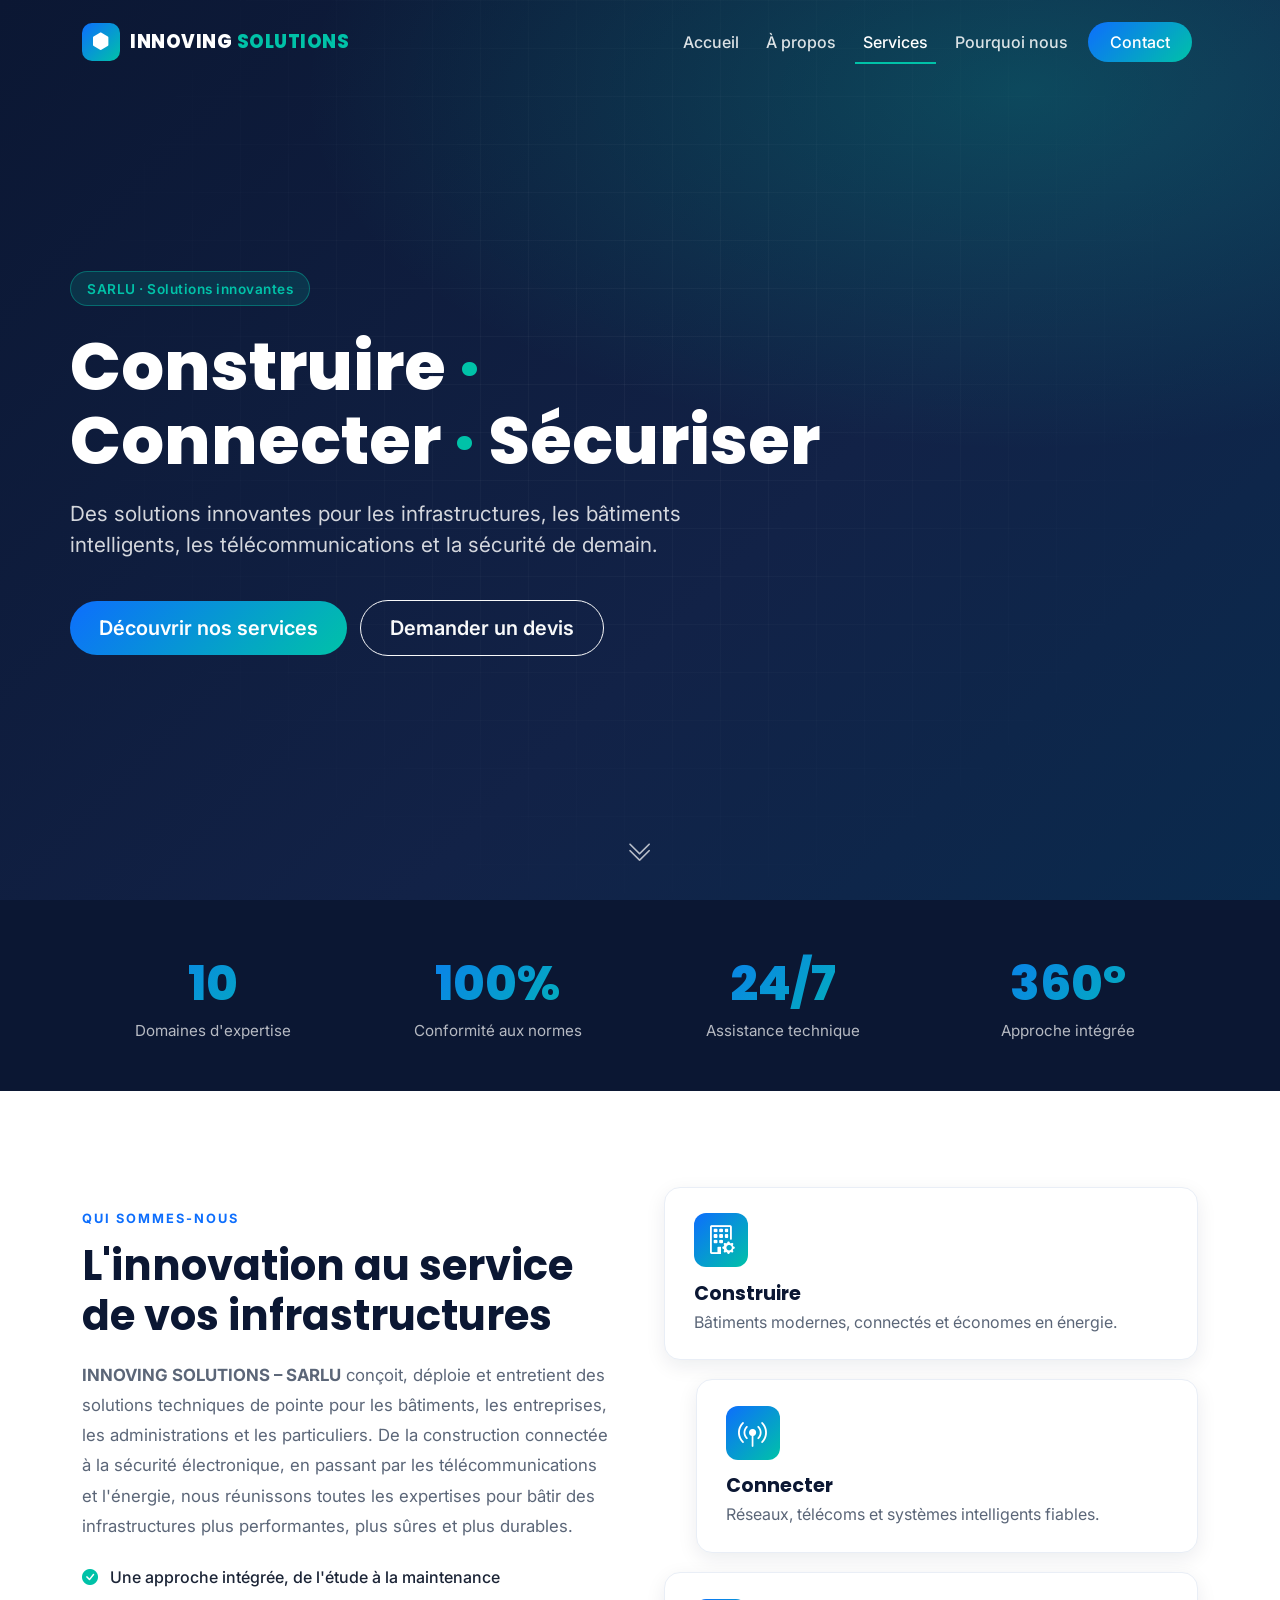
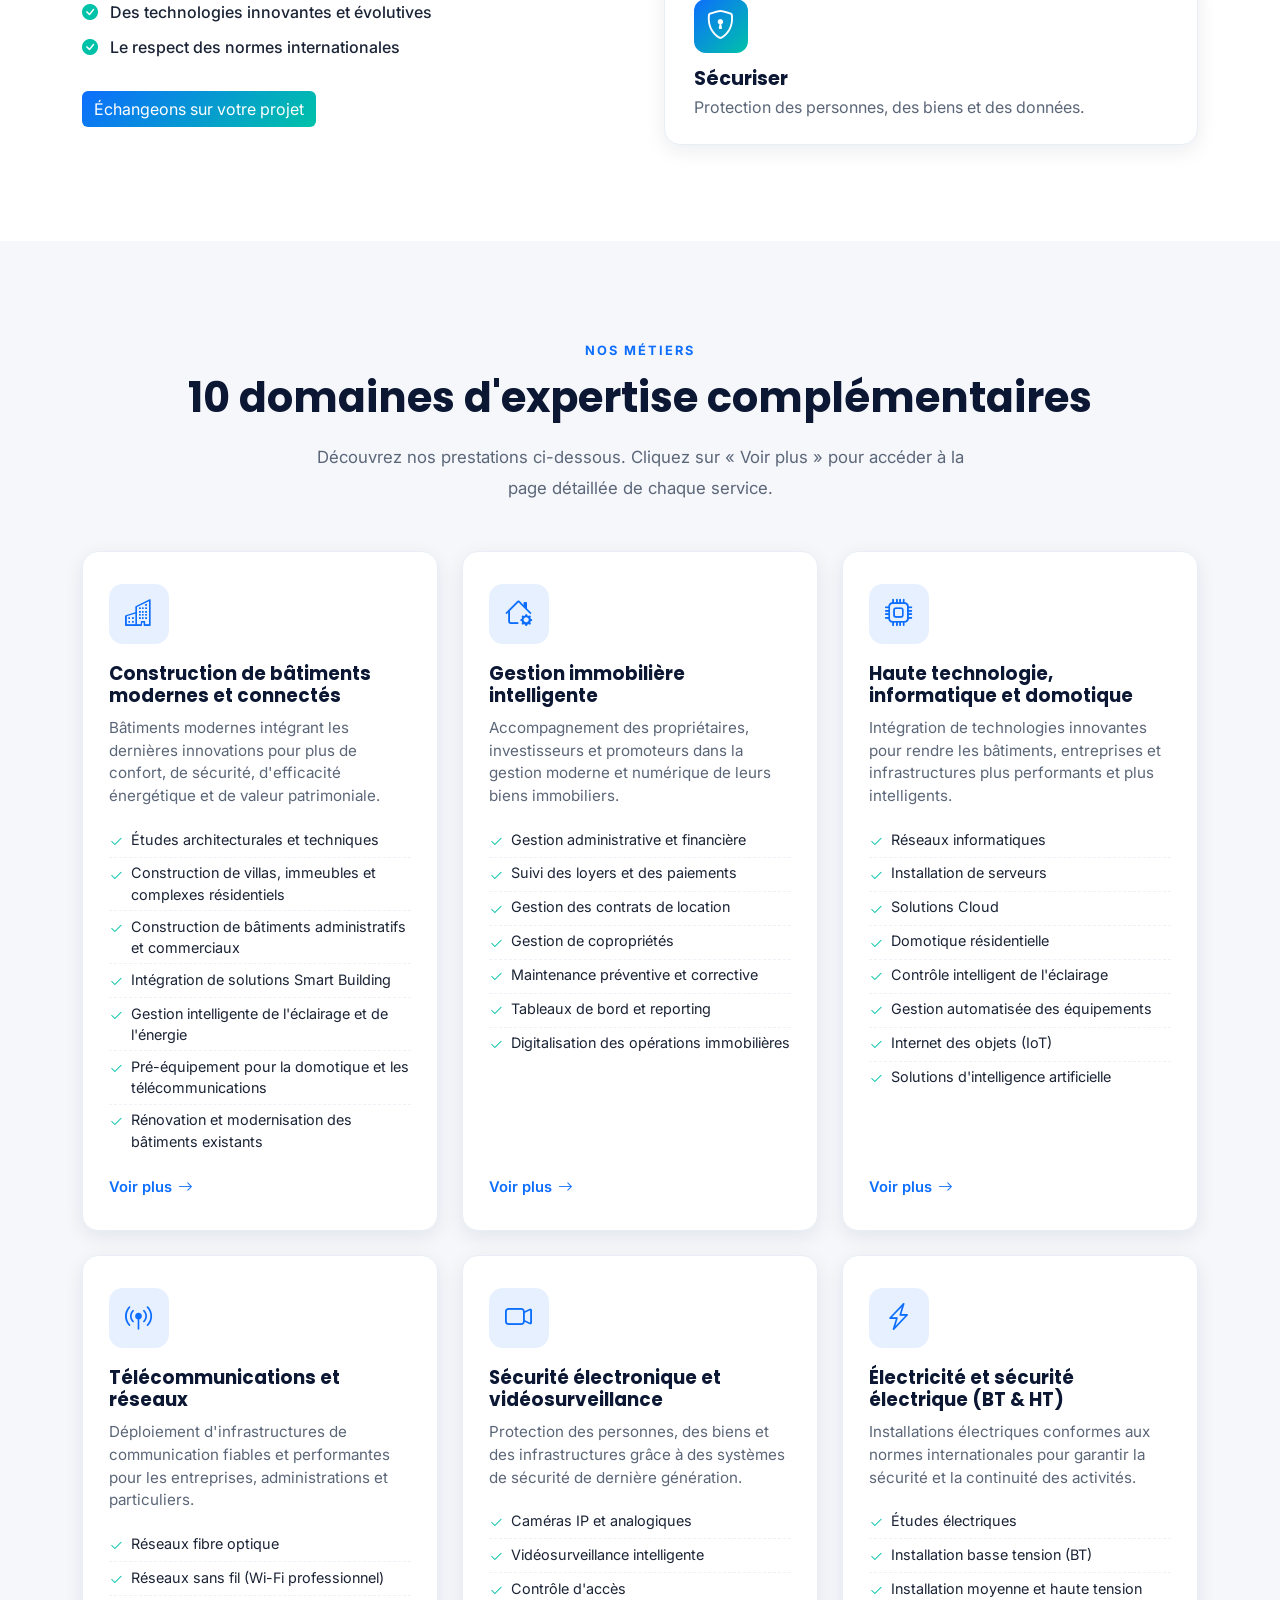
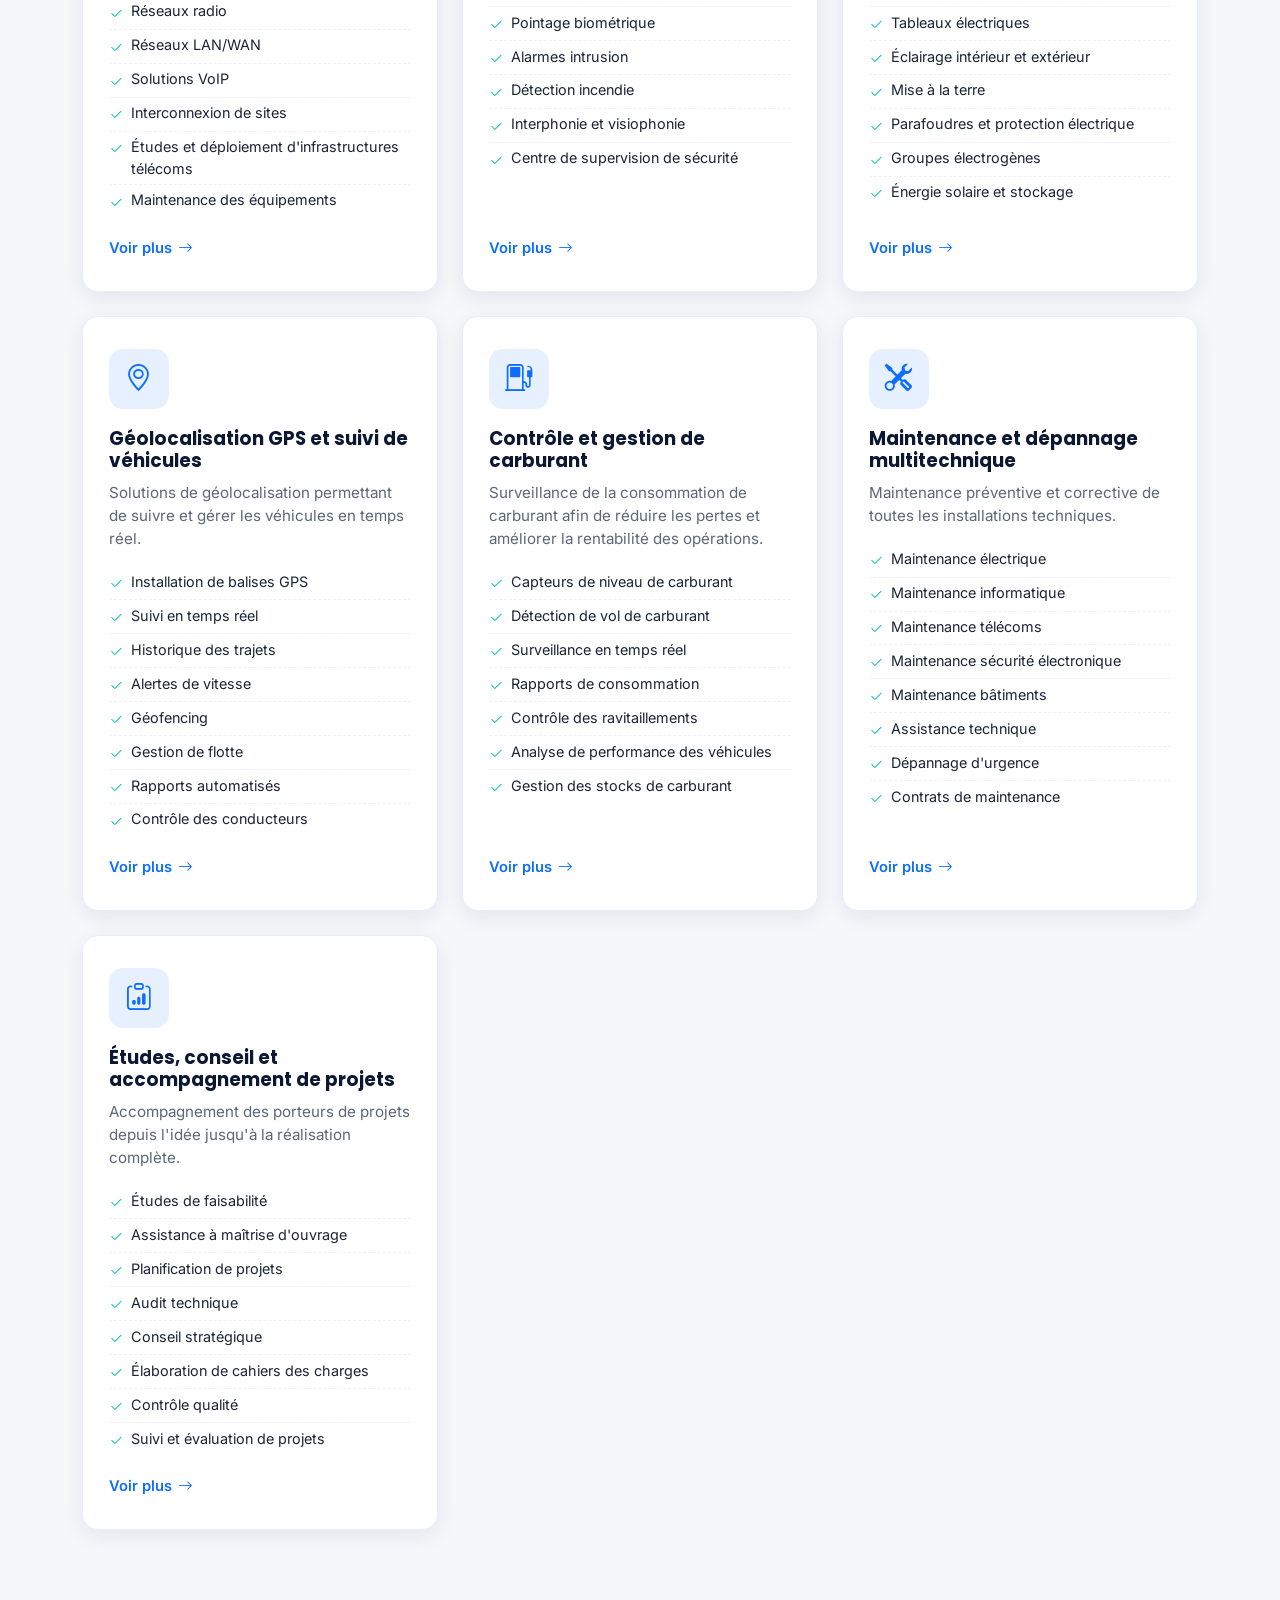
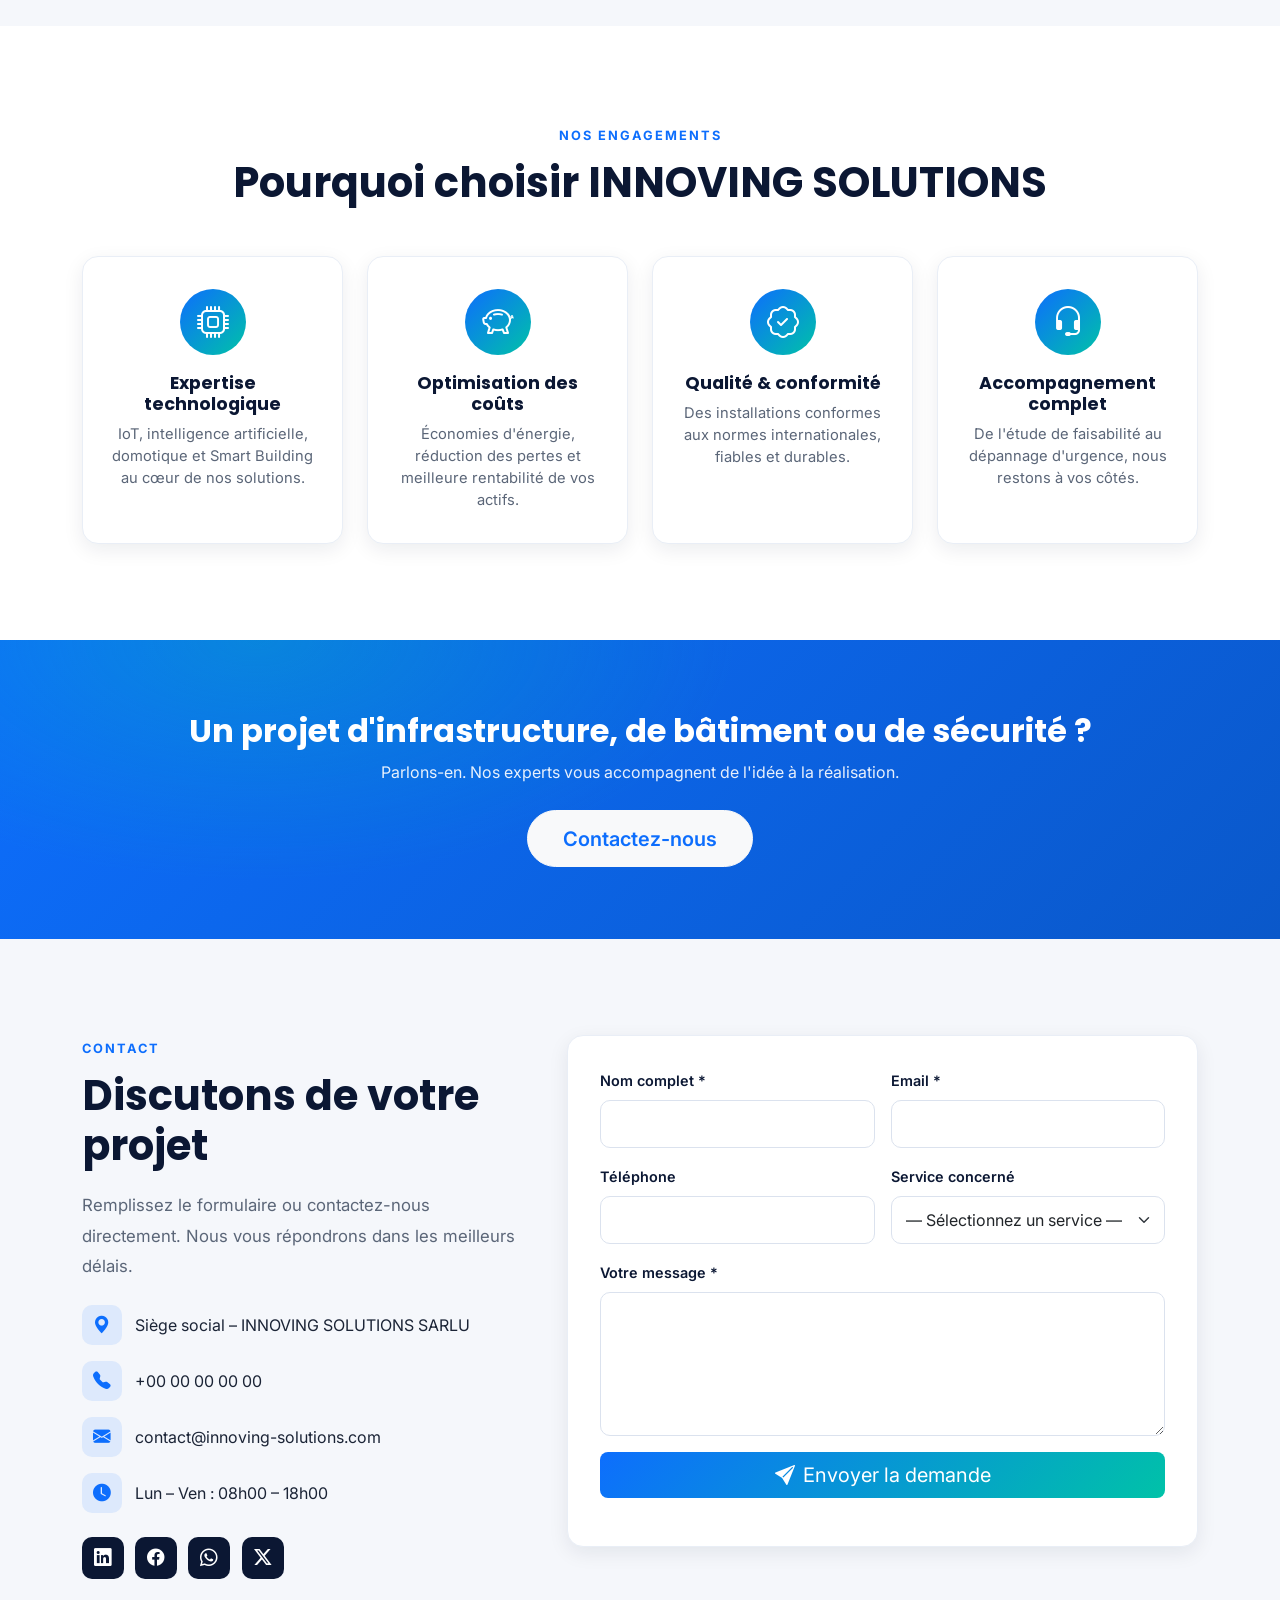
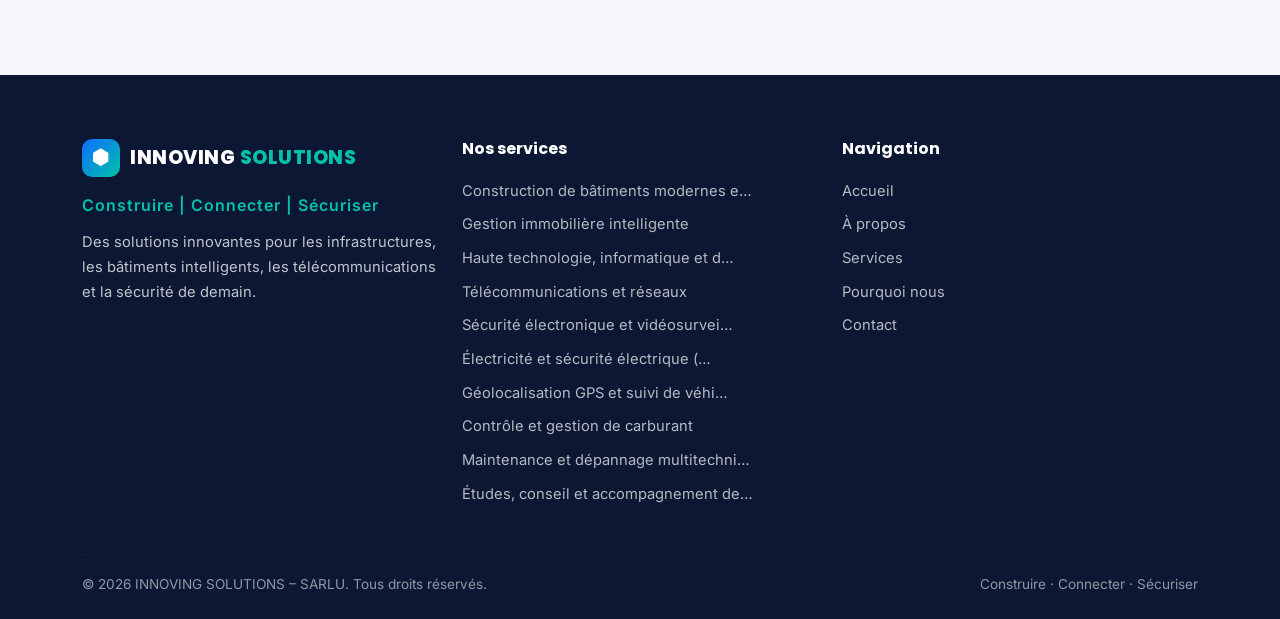
==== index.html @ 778bfd5d "Site vitrine INNOVING SOLUTIONS : accueil + 10 pages de services - Page d'accueil responsive (Bootst" ====
<!DOCTYPE html>
<html lang="fr">
<head>
  <meta charset="UTF-8">
  <meta name="viewport" content="width=device-width, initial-scale=1.0">
  <meta name="description" content="INNOVING SOLUTIONS – SARLU : bâtiments intelligents, télécommunications, sécurité électronique, domotique, énergie et géolocalisation. Construire | Connecter | Sécuriser.">
  <meta name="keywords" content="smart building, domotique, télécommunications, vidéosurveillance, électricité, GPS, fibre optique, IoT, INNOVING SOLUTIONS">
  <title>INNOVING SOLUTIONS – Construire | Connecter | Sécuriser</title>

  <!-- Bootstrap 5 -->
  <link href="https://cdn.jsdelivr.net/npm/bootstrap@5.3.3/dist/css/bootstrap.min.css" rel="stylesheet">
  <!-- Bootstrap Icons -->
  <link rel="stylesheet" href="https://cdn.jsdelivr.net/npm/bootstrap-icons@1.11.3/font/bootstrap-icons.css">
  <!-- Google Fonts -->
  <link rel="preconnect" href="https://fonts.googleapis.com">
  <link href="https://fonts.googleapis.com/css2?family=Poppins:wght@400;500;600;700;800&family=Inter:wght@400;500;600&display=swap" rel="stylesheet">
  <!-- Styles -->
  <link rel="stylesheet" href="css/style.css">
</head>
<body data-bs-spy="scroll" data-bs-target="#mainNav" data-bs-offset="80">

  <!-- ===== NAVBAR ===== -->
  <nav id="mainNav" class="navbar navbar-expand-lg navbar-dark fixed-top">
    <div class="container">
      <a class="navbar-brand d-flex align-items-center" href="#accueil">
        <span class="brand-logo"><i class="bi bi-hexagon-fill"></i></span>
        <span class="brand-text">INNOVING<span class="brand-accent"> SOLUTIONS</span></span>
      </a>
      <button class="navbar-toggler" type="button" data-bs-toggle="collapse" data-bs-target="#navContent" aria-controls="navContent" aria-expanded="false" aria-label="Menu">
        <span class="navbar-toggler-icon"></span>
      </button>
      <div class="collapse navbar-collapse" id="navContent">
        <ul class="navbar-nav ms-auto mb-2 mb-lg-0">
          <li class="nav-item"><a class="nav-link" href="#accueil">Accueil</a></li>
          <li class="nav-item"><a class="nav-link" href="#apropos">À propos</a></li>
          <li class="nav-item"><a class="nav-link" href="#services">Services</a></li>
          <li class="nav-item"><a class="nav-link" href="#pourquoi">Pourquoi nous</a></li>
          <li class="nav-item"><a class="nav-link btn-contact" href="#contact">Contact</a></li>
        </ul>
      </div>
    </div>
  </nav>

  <!-- ===== HERO ===== -->
  <header id="accueil" class="hero">
    <div class="hero-overlay"></div>
    <div class="container hero-content">
      <div class="row align-items-center">
        <div class="col-lg-8">
          <span class="hero-badge" data-reveal>SARLU · Solutions innovantes</span>
          <h1 class="hero-title" data-reveal>
            Construire <span class="dot">·</span> Connecter <span class="dot">·</span> Sécuriser
          </h1>
          <p class="hero-lead" data-reveal>
            Des solutions innovantes pour les infrastructures, les bâtiments intelligents,
            les télécommunications et la sécurité de demain.
          </p>
          <div class="hero-actions" data-reveal>
            <a href="#services" class="btn btn-primary btn-lg">Découvrir nos services</a>
            <a href="#contact" class="btn btn-outline-light btn-lg">Demander un devis</a>
          </div>
        </div>
      </div>
    </div>
    <a href="#stats" class="scroll-hint" aria-label="Défiler"><i class="bi bi-chevron-double-down"></i></a>
  </header>

  <!-- ===== STATS ===== -->
  <section id="stats" class="stats-section">
    <div class="container">
      <div class="row g-4 text-center">
        <div class="col-6 col-md-3" data-reveal>
          <div class="stat-num" data-count="10">0</div>
          <div class="stat-label">Domaines d'expertise</div>
        </div>
        <div class="col-6 col-md-3" data-reveal>
          <div class="stat-num" data-count="100" data-suffix="%">0</div>
          <div class="stat-label">Conformité aux normes</div>
        </div>
        <div class="col-6 col-md-3" data-reveal>
          <div class="stat-num" data-count="24" data-suffix="/7">0</div>
          <div class="stat-label">Assistance technique</div>
        </div>
        <div class="col-6 col-md-3" data-reveal>
          <div class="stat-num" data-count="360" data-suffix="°">0</div>
          <div class="stat-label">Approche intégrée</div>
        </div>
      </div>
    </div>
  </section>

  <!-- ===== À PROPOS ===== -->
  <section id="apropos" class="section">
    <div class="container">
      <div class="row align-items-center g-5">
        <div class="col-lg-6" data-reveal>
          <span class="section-eyebrow">Qui sommes-nous</span>
          <h2 class="section-title">L'innovation au service de vos infrastructures</h2>
          <p class="section-text">
            <strong>INNOVING SOLUTIONS – SARLU</strong> conçoit, déploie et entretient des solutions
            techniques de pointe pour les bâtiments, les entreprises, les administrations et les particuliers.
            De la construction connectée à la sécurité électronique, en passant par les télécommunications
            et l'énergie, nous réunissons toutes les expertises pour bâtir des infrastructures
            plus performantes, plus sûres et plus durables.
          </p>
          <ul class="check-list">
            <li><i class="bi bi-check-circle-fill"></i> Une approche intégrée, de l'étude à la maintenance</li>
            <li><i class="bi bi-check-circle-fill"></i> Des technologies innovantes et évolutives</li>
            <li><i class="bi bi-check-circle-fill"></i> Le respect des normes internationales</li>
          </ul>
          <a href="#contact" class="btn btn-primary mt-2">Échangeons sur votre projet</a>
        </div>
        <div class="col-lg-6" data-reveal>
          <div class="pillars">
            <div class="pillar">
              <i class="bi bi-building-gear"></i>
              <h3>Construire</h3>
              <p>Bâtiments modernes, connectés et économes en énergie.</p>
            </div>
            <div class="pillar">
              <i class="bi bi-broadcast-pin"></i>
              <h3>Connecter</h3>
              <p>Réseaux, télécoms et systèmes intelligents fiables.</p>
            </div>
            <div class="pillar">
              <i class="bi bi-shield-lock"></i>
              <h3>Sécuriser</h3>
              <p>Protection des personnes, des biens et des données.</p>
            </div>
          </div>
        </div>
      </div>
    </div>
  </section>

  <!-- ===== SERVICES ===== -->
  <section id="services" class="section section-alt">
    <div class="container">
      <div class="text-center mb-5" data-reveal>
        <span class="section-eyebrow">Nos métiers</span>
        <h2 class="section-title">10 domaines d'expertise complémentaires</h2>
        <p class="section-text mx-auto" style="max-width:680px">
          Découvrez nos prestations ci-dessous. Cliquez sur « Voir plus » pour accéder à la page détaillée de chaque service.
        </p>
      </div>
      <!-- Cards générées par JavaScript -->
      <div id="servicesGrid" class="row g-4"></div>
    </div>
  </section>

  <!-- ===== POURQUOI NOUS ===== -->
  <section id="pourquoi" class="section">
    <div class="container">
      <div class="text-center mb-5" data-reveal>
        <span class="section-eyebrow">Nos engagements</span>
        <h2 class="section-title">Pourquoi choisir INNOVING SOLUTIONS</h2>
      </div>
      <div class="row g-4">
        <div class="col-md-6 col-lg-3" data-reveal>
          <div class="why-card">
            <i class="bi bi-cpu"></i>
            <h3>Expertise technologique</h3>
            <p>IoT, intelligence artificielle, domotique et Smart Building au cœur de nos solutions.</p>
          </div>
        </div>
        <div class="col-md-6 col-lg-3" data-reveal>
          <div class="why-card">
            <i class="bi bi-piggy-bank"></i>
            <h3>Optimisation des coûts</h3>
            <p>Économies d'énergie, réduction des pertes et meilleure rentabilité de vos actifs.</p>
          </div>
        </div>
        <div class="col-md-6 col-lg-3" data-reveal>
          <div class="why-card">
            <i class="bi bi-patch-check"></i>
            <h3>Qualité &amp; conformité</h3>
            <p>Des installations conformes aux normes internationales, fiables et durables.</p>
          </div>
        </div>
        <div class="col-md-6 col-lg-3" data-reveal>
          <div class="why-card">
            <i class="bi bi-headset"></i>
            <h3>Accompagnement complet</h3>
            <p>De l'étude de faisabilité au dépannage d'urgence, nous restons à vos côtés.</p>
          </div>
        </div>
      </div>
    </div>
  </section>

  <!-- ===== CTA ===== -->
  <section class="cta-band">
    <div class="container text-center" data-reveal>
      <h2>Un projet d'infrastructure, de bâtiment ou de sécurité ?</h2>
      <p>Parlons-en. Nos experts vous accompagnent de l'idée à la réalisation.</p>
      <a href="#contact" class="btn btn-light btn-lg">Contactez-nous</a>
    </div>
  </section>

  <!-- ===== CONTACT ===== -->
  <section id="contact" class="section section-alt">
    <div class="container">
      <div class="row g-5">
        <div class="col-lg-5" data-reveal>
          <span class="section-eyebrow">Contact</span>
          <h2 class="section-title">Discutons de votre projet</h2>
          <p class="section-text">
            Remplissez le formulaire ou contactez-nous directement. Nous vous répondrons dans les meilleurs délais.
          </p>
          <ul class="contact-list">
            <li><i class="bi bi-geo-alt-fill"></i> <span>Siège social – INNOVING SOLUTIONS SARLU</span></li>
            <li><i class="bi bi-telephone-fill"></i> <a href="tel:+0000000000">+00 00 00 00 00</a></li>
            <li><i class="bi bi-envelope-fill"></i> <a href="mailto:contact@innoving-solutions.com">contact@innoving-solutions.com</a></li>
            <li><i class="bi bi-clock-fill"></i> <span>Lun – Ven : 08h00 – 18h00</span></li>
          </ul>
          <div class="social">
            <a href="#" aria-label="LinkedIn"><i class="bi bi-linkedin"></i></a>
            <a href="#" aria-label="Facebook"><i class="bi bi-facebook"></i></a>
            <a href="#" aria-label="WhatsApp"><i class="bi bi-whatsapp"></i></a>
            <a href="#" aria-label="X"><i class="bi bi-twitter-x"></i></a>
          </div>
        </div>
        <div class="col-lg-7" data-reveal>
          <form id="contactForm" class="contact-form" novalidate>
            <div class="row g-3">
              <div class="col-md-6">
                <label for="nom" class="form-label">Nom complet *</label>
                <input type="text" class="form-control" id="nom" required>
                <div class="invalid-feedback">Veuillez indiquer votre nom.</div>
              </div>
              <div class="col-md-6">
                <label for="email" class="form-label">Email *</label>
                <input type="email" class="form-control" id="email" required>
                <div class="invalid-feedback">Veuillez indiquer un email valide.</div>
              </div>
              <div class="col-md-6">
                <label for="tel" class="form-label">Téléphone</label>
                <input type="tel" class="form-control" id="tel">
              </div>
              <div class="col-md-6">
                <label for="sujet" class="form-label">Service concerné</label>
                <select class="form-select" id="sujet"></select>
              </div>
              <div class="col-12">
                <label for="message" class="form-label">Votre message *</label>
                <textarea class="form-control" id="message" rows="5" required></textarea>
                <div class="invalid-feedback">Veuillez saisir votre message.</div>
              </div>
              <div class="col-12">
                <button type="submit" class="btn btn-primary btn-lg w-100">
                  <i class="bi bi-send-fill me-2"></i>Envoyer la demande
                </button>
              </div>
              <div class="col-12">
                <div id="formAlert" class="alert d-none" role="alert"></div>
              </div>
            </div>
          </form>
        </div>
      </div>
    </div>
  </section>

  <!-- ===== FOOTER ===== -->
  <footer class="footer">
    <div class="container">
      <div class="row g-4">
        <div class="col-lg-4">
          <a class="navbar-brand d-flex align-items-center mb-3" href="#accueil">
            <span class="brand-logo"><i class="bi bi-hexagon-fill"></i></span>
            <span class="brand-text">INNOVING<span class="brand-accent"> SOLUTIONS</span></span>
          </a>
          <p class="footer-tagline">Construire | Connecter | Sécuriser</p>
          <p class="footer-text">
            Des solutions innovantes pour les infrastructures, les bâtiments intelligents,
            les télécommunications et la sécurité de demain.
          </p>
        </div>
        <div class="col-6 col-lg-4">
          <h4 class="footer-heading">Nos services</h4>
          <ul id="footerServices" class="footer-links"></ul>
        </div>
        <div class="col-6 col-lg-4">
          <h4 class="footer-heading">Navigation</h4>
          <ul class="footer-links">
            <li><a href="#accueil">Accueil</a></li>
            <li><a href="#apropos">À propos</a></li>
            <li><a href="#services">Services</a></li>
            <li><a href="#pourquoi">Pourquoi nous</a></li>
            <li><a href="#contact">Contact</a></li>
          </ul>
        </div>
      </div>
      <hr class="footer-divider">
      <div class="footer-bottom">
        <span>© <span id="year"></span> INNOVING SOLUTIONS – SARLU. Tous droits réservés.</span>
        <span>Construire · Connecter · Sécuriser</span>
      </div>
    </div>
  </footer>

  <!-- Bouton retour haut -->
  <button id="backToTop" class="back-to-top" aria-label="Retour en haut"><i class="bi bi-arrow-up"></i></button>

  <!-- Bootstrap JS -->
  <script src="https://cdn.jsdelivr.net/npm/bootstrap@5.3.3/dist/js/bootstrap.bundle.min.js"></script>
  <!-- Données des services -->
  <script src="js/data.js"></script>
  <!-- Script principal -->
  <script src="js/script.js"></script>
</body>
</html>
---- css/style.css ----
/* ===========================================================
   INNOVING SOLUTIONS – Feuille de style
   =========================================================== */
:root {
  --primary: #0d6efd;
  --primary-dark: #0a58ca;
  --accent: #00c2a8;
  --navy: #0b1733;
  --navy-2: #122247;
  --ink: #1b2436;
  --muted: #5b6678;
  --light: #f5f7fb;
  --white: #ffffff;
  --radius: 16px;
  --shadow-sm: 0 6px 20px rgba(11, 23, 51, .08);
  --shadow-md: 0 18px 45px rgba(11, 23, 51, .14);
  --grad: linear-gradient(135deg, var(--primary) 0%, var(--accent) 100%);
}

* { scroll-behavior: smooth; }

body {
  font-family: 'Inter', system-ui, sans-serif;
  color: var(--ink);
  background: var(--white);
  overflow-x: hidden;
}

h1, h2, h3, h4, .navbar-brand { font-family: 'Poppins', sans-serif; }

a { text-decoration: none; }

/* ===== NAVBAR ===== */
#mainNav {
  background: transparent;
  transition: background .35s ease, padding .35s ease, box-shadow .35s ease;
  padding: 1.1rem 0;
}
#mainNav.scrolled {
  background: var(--navy);
  padding: .55rem 0;
  box-shadow: var(--shadow-sm);
}
.brand-logo {
  display: inline-grid;
  place-items: center;
  width: 38px; height: 38px;
  margin-right: 10px;
  border-radius: 10px;
  background: var(--grad);
  color: #fff;
  font-size: 1.1rem;
}
.brand-text { font-weight: 800; letter-spacing: .5px; color: #fff; font-size: 1.15rem; }
.brand-accent { color: var(--accent); }
#mainNav .nav-link {
  color: rgba(255,255,255,.85);
  font-weight: 500;
  margin: 0 .35rem;
  position: relative;
  transition: color .25s;
}
#mainNav .nav-link::after {
  content: ""; position: absolute; left: 0; bottom: -2px;
  width: 0; height: 2px; background: var(--accent); transition: width .3s;
}
#mainNav .nav-link:hover::after,
#mainNav .nav-link.active::after { width: 100%; }
#mainNav .nav-link:hover,
#mainNav .nav-link.active { color: #fff; }
.btn-contact {
  background: var(--grad);
  border-radius: 50px;
  padding: .5rem 1.4rem !important;
  color: #fff !important;
}
.btn-contact::after { display: none; }

/* ===== HERO ===== */
.hero {
  position: relative;
  min-height: 100vh;
  display: flex;
  align-items: center;
  background:
    radial-gradient(1200px 600px at 80% 10%, rgba(0,194,168,.25), transparent 60%),
    linear-gradient(135deg, var(--navy) 0%, var(--navy-2) 60%, #0a2a4d 100%);
  color: #fff;
  overflow: hidden;
}
.hero::before {
  content: "";
  position: absolute; inset: 0;
  background-image:
    linear-gradient(rgba(255,255,255,.04) 1px, transparent 1px),
    linear-gradient(90deg, rgba(255,255,255,.04) 1px, transparent 1px);
  background-size: 48px 48px;
  mask-image: radial-gradient(circle at 50% 40%, #000 0%, transparent 75%);
}
.hero-content { position: relative; z-index: 2; padding: 7rem 0 5rem; }
.hero-badge {
  display: inline-block;
  background: rgba(0,194,168,.15);
  border: 1px solid rgba(0,194,168,.4);
  color: var(--accent);
  padding: .4rem 1rem;
  border-radius: 50px;
  font-size: .85rem;
  font-weight: 600;
  letter-spacing: .5px;
  margin-bottom: 1.5rem;
}
.hero-title {
  font-size: clamp(2.2rem, 5.5vw, 4.2rem);
  font-weight: 800;
  line-height: 1.1;
  margin-bottom: 1.2rem;
}
.hero-title .dot { color: var(--accent); }
.hero-lead {
  font-size: clamp(1rem, 2vw, 1.3rem);
  color: rgba(255,255,255,.82);
  max-width: 620px;
  margin-bottom: 2.2rem;
}
.hero-actions .btn { margin: .3rem .6rem .3rem 0; border-radius: 50px; padding: .75rem 1.8rem; font-weight: 600; }
.btn-primary { background: var(--grad); border: none; }
.btn-primary:hover { background: var(--primary-dark); transform: translateY(-2px); }
.scroll-hint {
  position: absolute; bottom: 28px; left: 50%; transform: translateX(-50%);
  color: rgba(255,255,255,.7); font-size: 1.6rem; z-index: 2;
  animation: bounce 2s infinite;
}
@keyframes bounce { 0%,100%{transform:translate(-50%,0)} 50%{transform:translate(-50%,10px)} }

/* ===== STATS ===== */
.stats-section {
  background: var(--navy);
  padding: 3rem 0;
  color: #fff;
}
.stat-num {
  font-family: 'Poppins', sans-serif;
  font-size: clamp(2rem, 4vw, 3rem);
  font-weight: 800;
  background: var(--grad);
  -webkit-background-clip: text;
  background-clip: text;
  -webkit-text-fill-color: transparent;
}
.stat-label { color: rgba(255,255,255,.7); font-size: .95rem; }

/* ===== SECTIONS GÉNÉRIQUES ===== */
.section { padding: 6rem 0; }
.section-alt { background: var(--light); }
.section-eyebrow {
  display: inline-block;
  color: var(--primary);
  font-weight: 700;
  text-transform: uppercase;
  letter-spacing: 2px;
  font-size: .8rem;
  margin-bottom: .8rem;
}
.section-title {
  font-size: clamp(1.8rem, 3.5vw, 2.6rem);
  font-weight: 700;
  margin-bottom: 1.2rem;
  color: var(--navy);
}
.section-text { color: var(--muted); font-size: 1.05rem; line-height: 1.8; }

.check-list { list-style: none; padding: 0; margin: 1.5rem 0; }
.check-list li { margin-bottom: .7rem; color: var(--ink); font-weight: 500; }
.check-list i { color: var(--accent); margin-right: .5rem; }

/* ===== PILIERS ===== */
.pillars { display: grid; gap: 1.2rem; }
.pillar {
  background: var(--white);
  border: 1px solid #e9eef6;
  border-radius: var(--radius);
  padding: 1.6rem 1.8rem;
  box-shadow: var(--shadow-sm);
  display: flex;
  flex-direction: column;
  transition: transform .3s, box-shadow .3s;
}
.pillar:nth-child(2) { margin-left: 2rem; }
.pillar:hover { transform: translateY(-6px); box-shadow: var(--shadow-md); }
.pillar i {
  font-size: 1.8rem; color: #fff;
  width: 54px; height: 54px; border-radius: 12px;
  display: grid; place-items: center;
  background: var(--grad); margin-bottom: .9rem;
}
.pillar h3 { font-size: 1.2rem; font-weight: 700; color: var(--navy); margin-bottom: .3rem; }
.pillar p { color: var(--muted); margin: 0; }

/* ===== CARTES SERVICES ===== */
.service-card {
  background: var(--white);
  border: 1px solid #e9eef6;
  border-radius: var(--radius);
  padding: 2rem 1.6rem;
  height: 100%;
  box-shadow: var(--shadow-sm);
  cursor: pointer;
  transition: transform .3s, box-shadow .3s, border-color .3s;
  position: relative;
  overflow: hidden;
}
.service-card::before {
  content: ""; position: absolute; top: 0; left: 0;
  width: 100%; height: 4px; background: var(--grad);
  transform: scaleX(0); transform-origin: left; transition: transform .35s;
}
.service-card:hover { transform: translateY(-8px); box-shadow: var(--shadow-md); border-color: transparent; }
.service-card:hover::before { transform: scaleX(1); }
.service-icon {
  font-size: 1.7rem; color: var(--primary);
  width: 60px; height: 60px; border-radius: 14px;
  display: grid; place-items: center;
  background: rgba(13,110,253,.1);
  margin-bottom: 1.2rem;
  transition: background .3s, color .3s;
}
.service-card:hover .service-icon { background: var(--grad); color: #fff; }
.service-card h3 { font-size: 1.15rem; font-weight: 700; color: var(--navy); margin-bottom: .6rem; }
.service-card p { color: var(--muted); font-size: .95rem; margin-bottom: 1rem; }
.service-presta { list-style: none; padding: 0; margin: 0 0 1.2rem; }
.service-presta li {
  color: var(--ink); font-size: .9rem; padding: .28rem 0;
  border-bottom: 1px dashed #eef1f7; display: flex; align-items: flex-start; gap: .5rem;
}
.service-presta li:last-child { border-bottom: none; }
.service-presta i { color: var(--accent); margin-top: .15rem; }
.service-more {
  display: inline-flex; align-items: center; gap: .4rem;
  color: var(--primary); font-weight: 600; font-size: .92rem; margin-top: auto;
}
.service-more i { transition: transform .3s; }
.service-card:hover .service-more i { transform: translateX(4px); }
.service-card { display: flex; flex-direction: column; }

/* ===== MODAL ===== */
.modal-content { border: none; border-radius: var(--radius); overflow: hidden; }
.modal-hero {
  background: linear-gradient(135deg, var(--navy) 0%, var(--navy-2) 100%);
  color: #fff; padding: 2rem 2rem 1.6rem; position: relative;
}
.modal-hero .m-icon {
  font-size: 1.8rem; color: #fff;
  width: 58px; height: 58px; border-radius: 14px;
  display: grid; place-items: center; background: var(--grad); margin-bottom: 1rem;
}
.modal-hero h3 { font-weight: 700; margin: 0; }
.modal-hero .btn-close {
  position: absolute; top: 1.2rem; right: 1.2rem; filter: invert(1) grayscale(1) brightness(2);
}
.modal-body { padding: 1.8rem 2rem 2.2rem; }
.modal-body h5 { font-weight: 700; color: var(--navy); margin: 0 0 1rem; font-size: 1.05rem; }
.presta-list { list-style: none; padding: 0; margin: 0 0 1.8rem; }
.presta-list li { padding: .45rem 0; border-bottom: 1px dashed #e4e9f2; color: var(--ink); }
.presta-list li i { color: var(--primary); margin-right: .6rem; }
.adv-grid { display: grid; grid-template-columns: 1fr 1fr; gap: .7rem; }
.adv-grid .adv {
  background: rgba(0,194,168,.08);
  border: 1px solid rgba(0,194,168,.25);
  border-radius: 10px; padding: .7rem .9rem;
  color: var(--ink); font-weight: 500; font-size: .92rem;
}
.adv-grid .adv i { color: var(--accent); margin-right: .4rem; }

/* ===== POURQUOI ===== */
.why-card {
  background: var(--white);
  border: 1px solid #e9eef6;
  border-radius: var(--radius);
  padding: 2rem 1.6rem;
  height: 100%;
  text-align: center;
  box-shadow: var(--shadow-sm);
  transition: transform .3s, box-shadow .3s;
}
.why-card:hover { transform: translateY(-6px); box-shadow: var(--shadow-md); }
.why-card i {
  font-size: 2rem; color: #fff;
  width: 66px; height: 66px; border-radius: 50%;
  display: grid; place-items: center; margin: 0 auto 1.1rem;
  background: var(--grad);
}
.why-card h3 { font-size: 1.1rem; font-weight: 700; color: var(--navy); margin-bottom: .5rem; }
.why-card p { color: var(--muted); font-size: .92rem; margin: 0; }

/* ===== CTA ===== */
.cta-band {
  background:
    radial-gradient(800px 400px at 20% 0%, rgba(0,194,168,.3), transparent 60%),
    linear-gradient(135deg, var(--primary) 0%, var(--primary-dark) 100%);
  color: #fff;
  padding: 4.5rem 0;
}
.cta-band h2 { font-weight: 700; margin-bottom: .6rem; }
.cta-band p { color: rgba(255,255,255,.9); margin-bottom: 1.6rem; }
.cta-band .btn { border-radius: 50px; padding: .8rem 2.2rem; font-weight: 600; color: var(--primary); }

/* ===== CONTACT ===== */
.contact-list { list-style: none; padding: 0; margin: 1.5rem 0; }
.contact-list li { display: flex; align-items: center; gap: .8rem; margin-bottom: 1rem; color: var(--ink); }
.contact-list i {
  color: var(--primary); font-size: 1.1rem;
  width: 40px; height: 40px; border-radius: 10px;
  display: grid; place-items: center; background: rgba(13,110,253,.1);
}
.contact-list a { color: var(--ink); }
.contact-list a:hover { color: var(--primary); }
.social { display: flex; gap: .7rem; margin-top: 1.5rem; }
.social a {
  width: 42px; height: 42px; border-radius: 10px;
  display: grid; place-items: center;
  background: var(--navy); color: #fff; font-size: 1.1rem; transition: transform .3s, background .3s;
}
.social a:hover { background: var(--accent); transform: translateY(-3px); }
.contact-form {
  background: var(--white);
  border: 1px solid #e9eef6;
  border-radius: var(--radius);
  padding: 2rem;
  box-shadow: var(--shadow-sm);
}
.contact-form .form-label { font-weight: 600; color: var(--navy); font-size: .9rem; }
.contact-form .form-control, .contact-form .form-select { border-radius: 10px; padding: .7rem .9rem; border: 1px solid #dbe2ee; }
.contact-form .form-control:focus, .contact-form .form-select:focus {
  border-color: var(--primary); box-shadow: 0 0 0 .2rem rgba(13,110,253,.15);
}

/* ===== FOOTER ===== */
.footer { background: var(--navy); color: rgba(255,255,255,.75); padding: 4rem 0 1.5rem; }
.footer .brand-text { font-size: 1.2rem; }
.footer-tagline { color: var(--accent); font-weight: 600; letter-spacing: 1px; margin-bottom: .8rem; }
.footer-text { font-size: .92rem; line-height: 1.7; }
.footer-heading { font-size: 1rem; font-weight: 700; color: #fff; margin-bottom: 1.2rem; }
.footer-links { list-style: none; padding: 0; margin: 0; }
.footer-links li { margin-bottom: .6rem; }
.footer-links a { color: rgba(255,255,255,.7); font-size: .92rem; transition: color .25s, padding-left .25s; }
.footer-links a:hover { color: var(--accent); padding-left: 5px; }
.footer-divider { border-color: rgba(255,255,255,.1); margin: 2.5rem 0 1.2rem; }
.footer-bottom {
  display: flex; justify-content: space-between; flex-wrap: wrap; gap: .5rem;
  font-size: .85rem; color: rgba(255,255,255,.55);
}

/* ===== BACK TO TOP ===== */
.back-to-top {
  position: fixed; bottom: 26px; right: 26px;
  width: 48px; height: 48px; border-radius: 50%;
  border: none; background: var(--grad); color: #fff; font-size: 1.2rem;
  box-shadow: var(--shadow-md); cursor: pointer;
  opacity: 0; visibility: hidden; transform: translateY(20px);
  transition: opacity .3s, visibility .3s, transform .3s; z-index: 999;
}
.back-to-top.show { opacity: 1; visibility: visible; transform: translateY(0); }
.back-to-top:hover { transform: translateY(-4px); }

/* ===== REVEAL ON SCROLL ===== */
[data-reveal] { opacity: 0; transform: translateY(30px); transition: opacity .7s ease, transform .7s ease; }
[data-reveal].revealed { opacity: 1; transform: translateY(0); }

@media (prefers-reduced-motion: reduce) {
  [data-reveal] { opacity: 1; transform: none; }
  .scroll-hint { animation: none; }
}

/* ===== PAGE SERVICE (détail) ===== */
.service-hero {
  position: relative;
  background:
    radial-gradient(900px 500px at 85% 0%, rgba(0,194,168,.22), transparent 60%),
    linear-gradient(135deg, var(--navy) 0%, var(--navy-2) 70%);
  color: #fff;
  padding: 9rem 0 4rem;
  overflow: hidden;
}
.service-hero::before {
  content: ""; position: absolute; inset: 0;
  background-image:
    linear-gradient(rgba(255,255,255,.04) 1px, transparent 1px),
    linear-gradient(90deg, rgba(255,255,255,.04) 1px, transparent 1px);
  background-size: 46px 46px;
  mask-image: radial-gradient(circle at 70% 30%, #000 0%, transparent 70%);
}
.service-hero .container { position: relative; z-index: 2; }
.service-hero .s-icon {
  font-size: 2rem; color: #fff;
  width: 70px; height: 70px; border-radius: 16px;
  display: grid; place-items: center; background: var(--grad); margin-bottom: 1.2rem;
}
.service-hero h1 { font-weight: 800; font-size: clamp(1.8rem, 4vw, 2.8rem); margin-bottom: .8rem; }
.service-hero p { color: rgba(255,255,255,.85); font-size: 1.1rem; max-width: 720px; margin: 0; }
.breadcrumb-bar { font-size: .9rem; margin-bottom: 1.4rem; }
.breadcrumb-bar a { color: var(--accent); }
.breadcrumb-bar span { color: rgba(255,255,255,.6); }

.detail-card {
  background: var(--white); border: 1px solid #e9eef6;
  border-radius: var(--radius); padding: 2.2rem; box-shadow: var(--shadow-sm); height: 100%;
}
.detail-card h2 { font-size: 1.3rem; font-weight: 700; color: var(--navy); margin-bottom: 1.4rem; }
.detail-presta { list-style: none; padding: 0; margin: 0; }
.detail-presta li {
  padding: .7rem 0; border-bottom: 1px dashed #e4e9f2;
  display: flex; align-items: flex-start; gap: .7rem; color: var(--ink);
}
.detail-presta li:last-child { border-bottom: none; }
.detail-presta i { color: var(--primary); font-size: 1.15rem; margin-top: .1rem; }
.detail-adv { list-style: none; padding: 0; margin: 0; display: grid; gap: .8rem; }
.detail-adv li {
  background: rgba(0,194,168,.08); border: 1px solid rgba(0,194,168,.25);
  border-radius: 12px; padding: .9rem 1.1rem; color: var(--ink); font-weight: 500;
  display: flex; align-items: center; gap: .6rem;
}
.detail-adv i { color: var(--accent); font-size: 1.2rem; }

/* Autres services */
.related-card {
  display: flex; align-items: center; gap: .9rem;
  background: var(--white); border: 1px solid #e9eef6; border-radius: 12px;
  padding: 1rem 1.2rem; color: var(--ink); height: 100%;
  transition: transform .3s, box-shadow .3s, border-color .3s;
}
.related-card:hover { transform: translateY(-4px); box-shadow: var(--shadow-md); border-color: transparent; color: var(--ink); }
.related-card i {
  font-size: 1.2rem; color: var(--primary);
  width: 44px; height: 44px; border-radius: 10px; flex: none;
  display: grid; place-items: center; background: rgba(13,110,253,.1);
}
.related-card span { font-weight: 600; font-size: .92rem; }

/* ===== RESPONSIVE ===== */
@media (max-width: 991px) {
  #mainNav { background: var(--navy); }
  #mainNav .navbar-collapse { background: var(--navy); padding: 1rem; border-radius: 12px; margin-top: .6rem; }
  .pillar:nth-child(2) { margin-left: 0; }
  .footer-bottom { justify-content: center; text-align: center; }
}
@media (max-width: 575px) {
  .section { padding: 4rem 0; }
  .adv-grid { grid-template-columns: 1fr; }
}
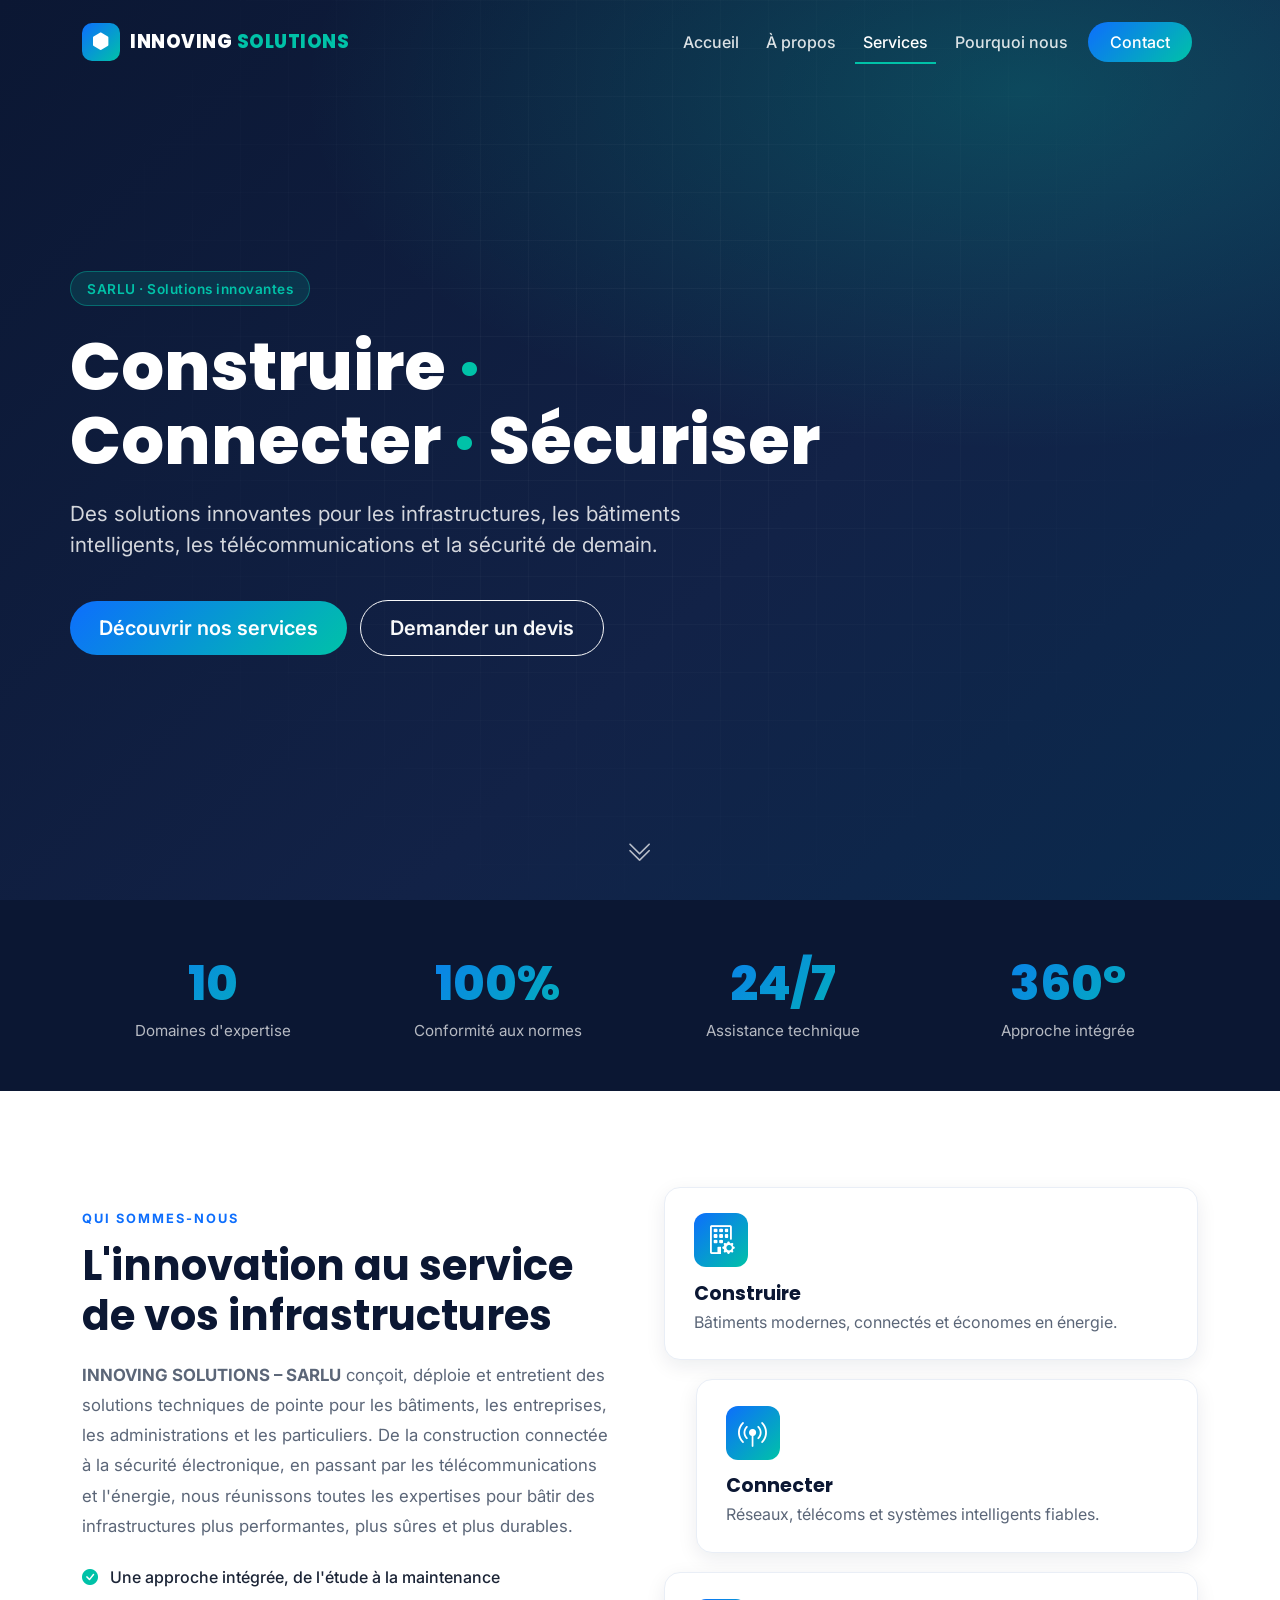
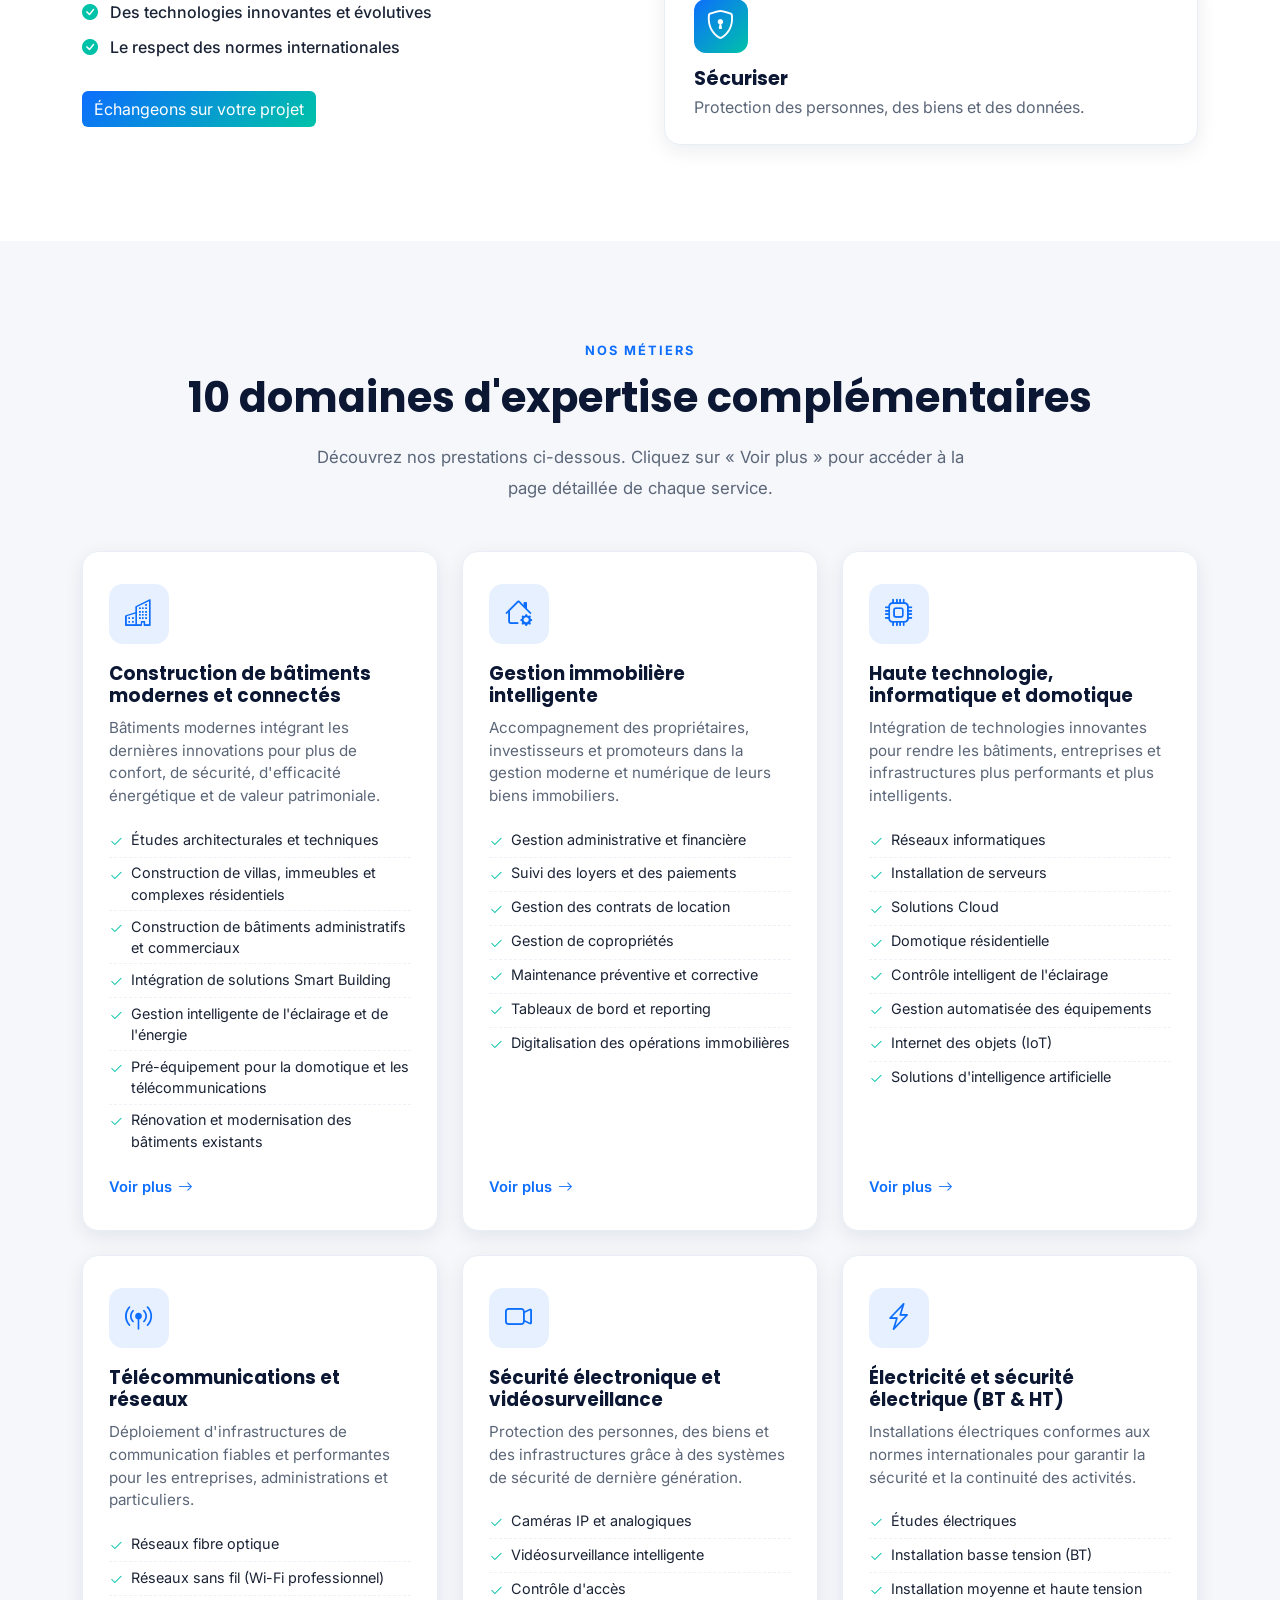
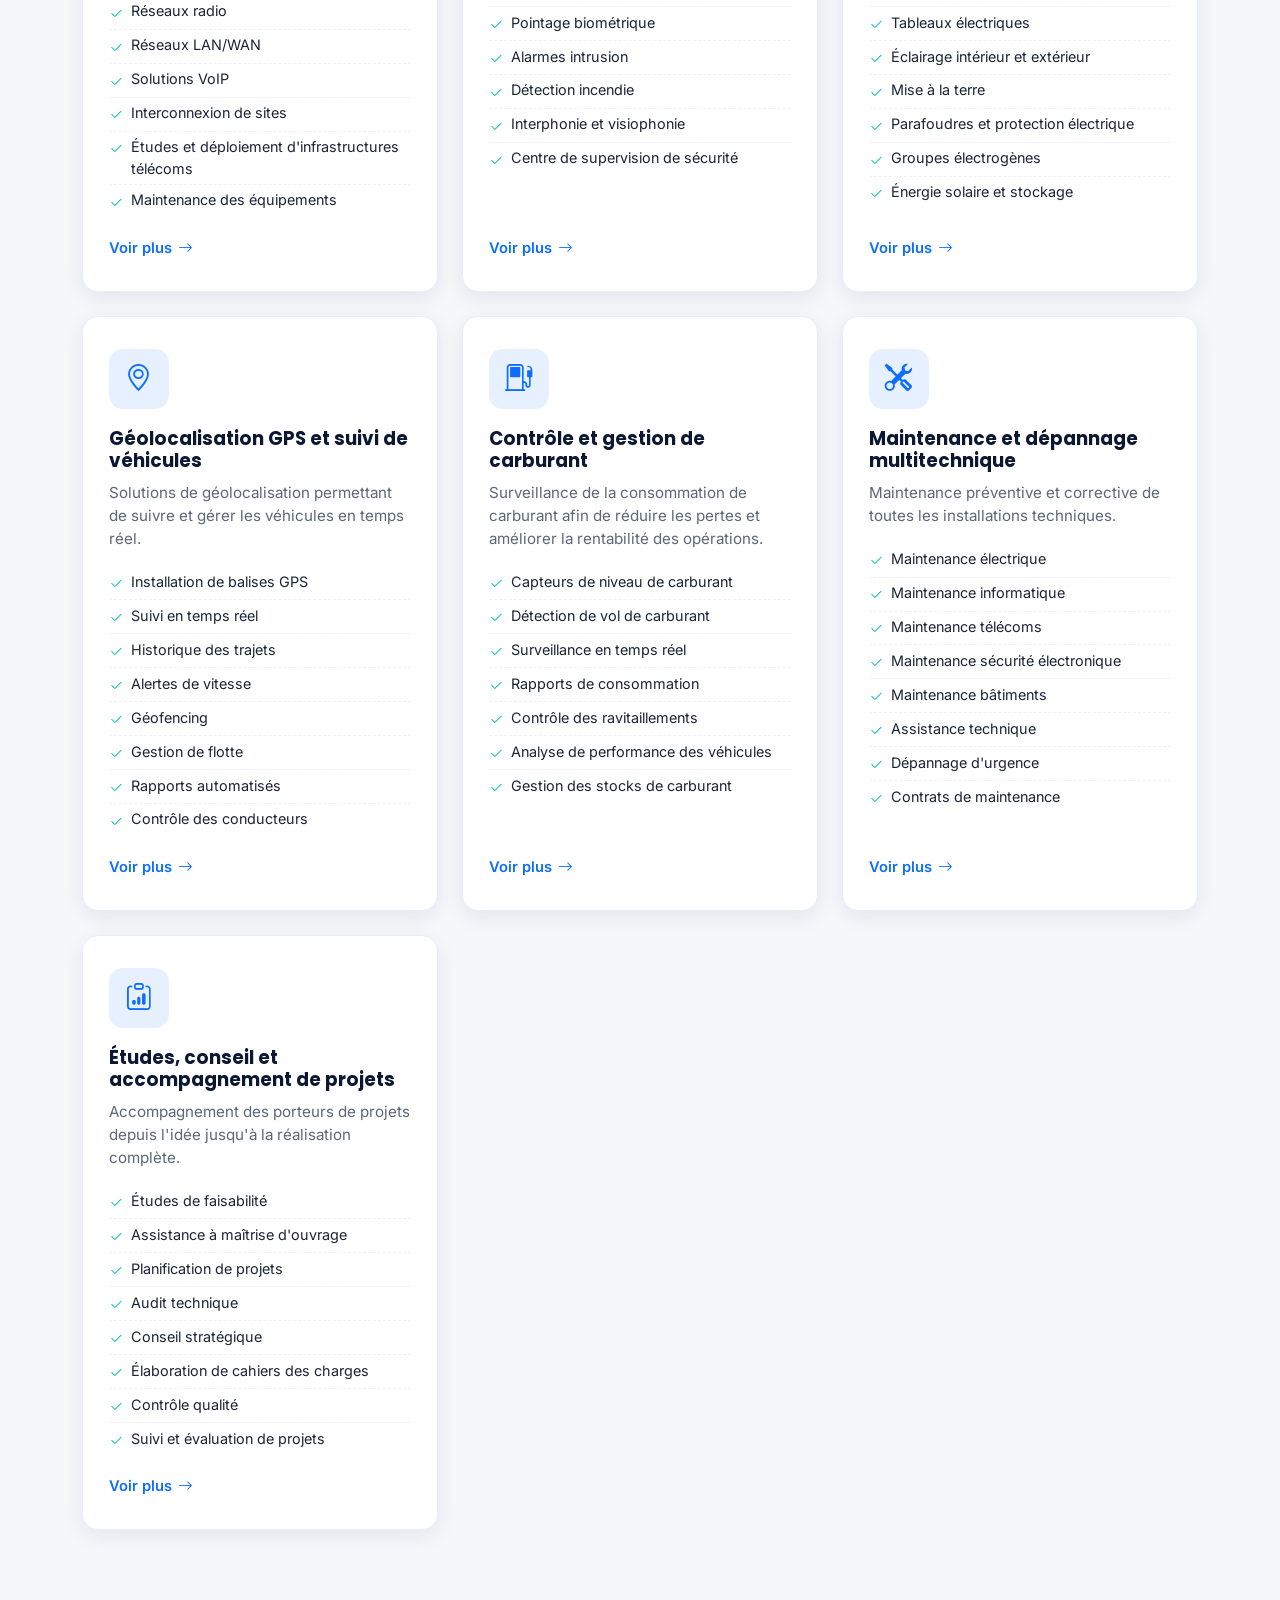
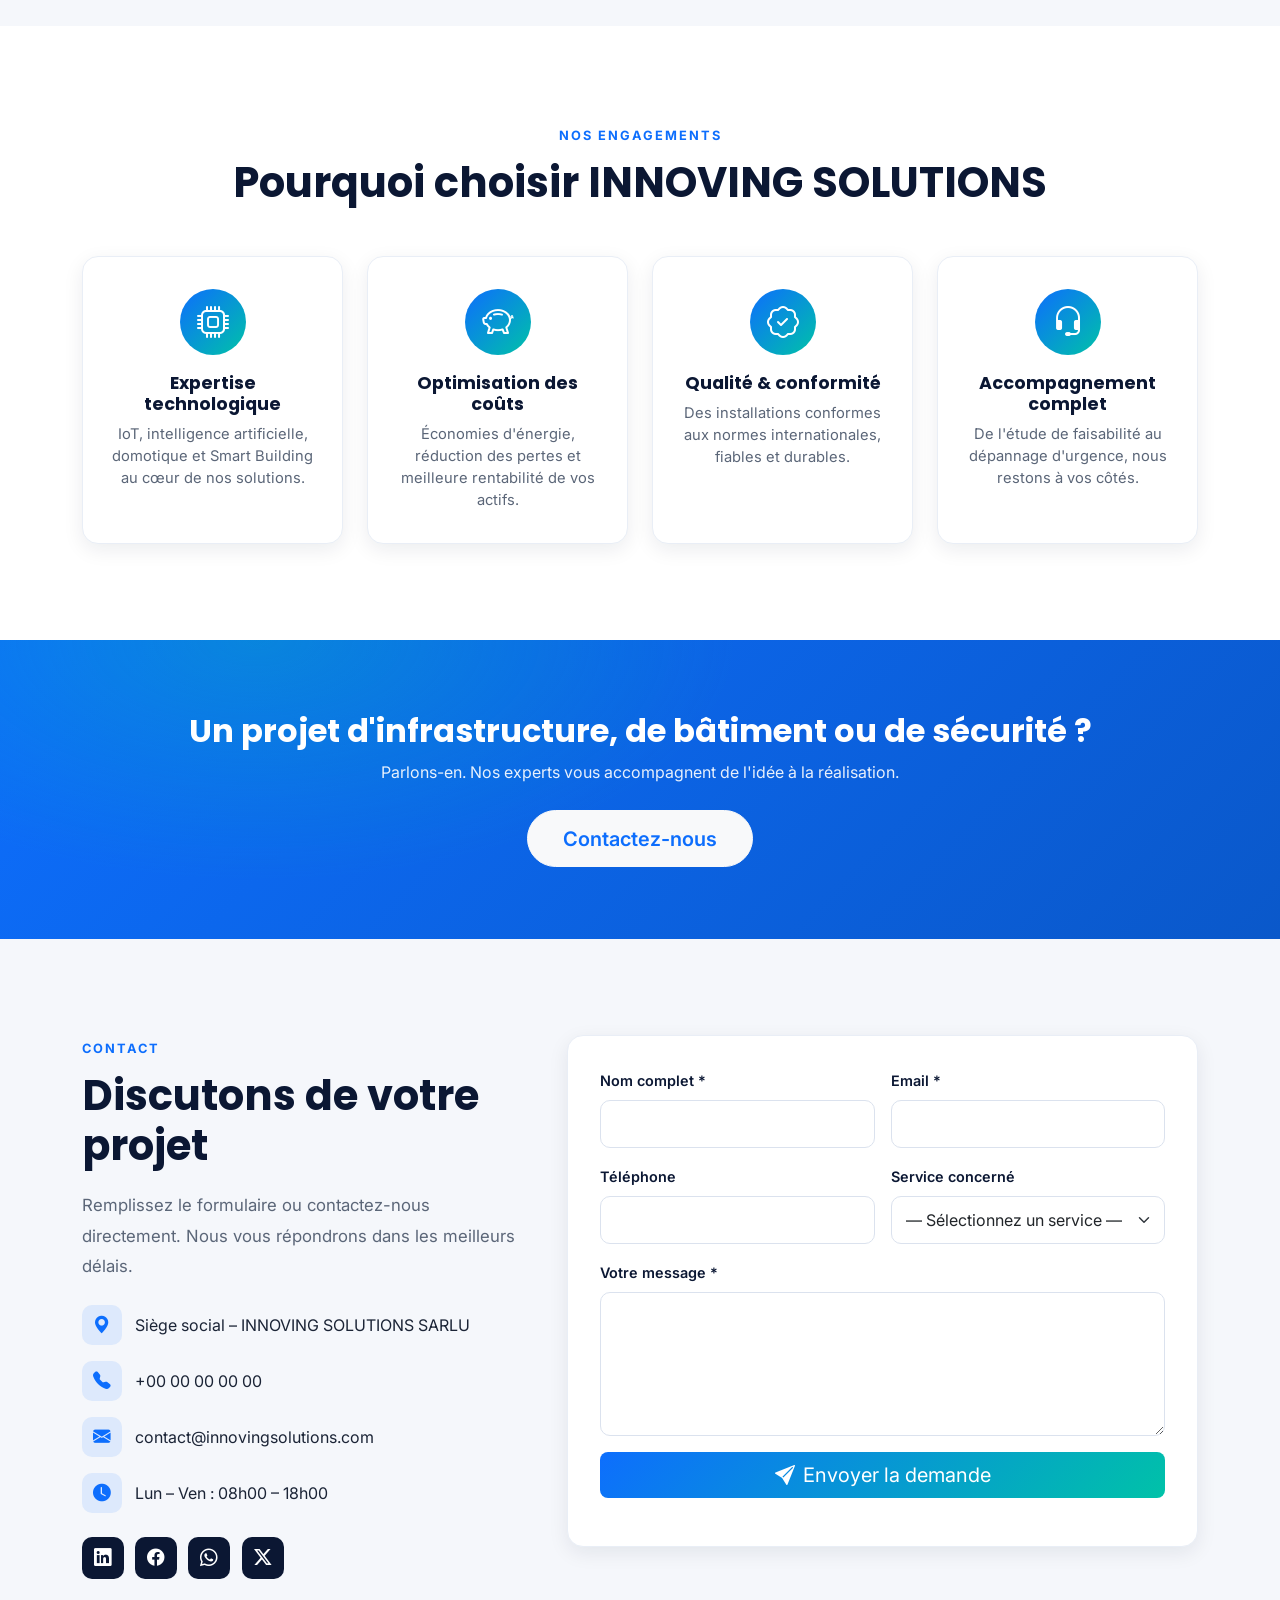
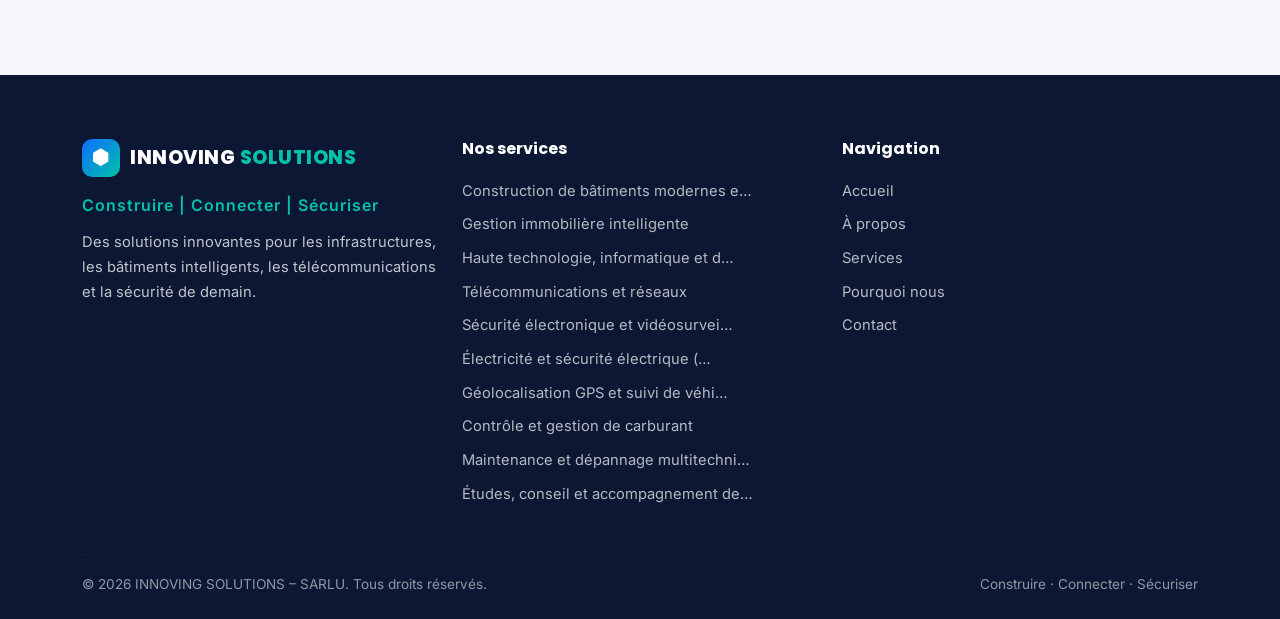
==== commit 375c37f5: "Contact : ajout de l'email contact@innovingsolutions.com Co-Authored-By: Claude Opus 4.8 <noreply@an" ====
--- a/index.html
+++ b/index.html
@@ -6,6 +6,17 @@
   <meta name="description" content="INNOVING SOLUTIONS – SARLU : bâtiments intelligents, télécommunications, sécurité électronique, domotique, énergie et géolocalisation. Construire | Connecter | Sécuriser.">
   <meta name="keywords" content="smart building, domotique, télécommunications, vidéosurveillance, électricité, GPS, fibre optique, IoT, INNOVING SOLUTIONS">
   <title>INNOVING SOLUTIONS – Construire | Connecter | Sécuriser</title>
+  <link rel="canonical" href="https://innovingsolutions.com/">
+
+  <!-- Open Graph (partage réseaux sociaux) -->
+  <meta property="og:type" content="website">
+  <meta property="og:title" content="INNOVING SOLUTIONS – Construire | Connecter | Sécuriser">
+  <meta property="og:description" content="Bâtiments intelligents, télécommunications, sécurité électronique, domotique, énergie et géolocalisation.">
+  <meta property="og:url" content="https://innovingsolutions.com/">
+  <meta property="og:locale" content="fr_FR">
+
+  <!-- ICI : collez la balise de vérification Google Search Console quand vous l'aurez -->
+  <!-- <meta name="google-site-verification" content="VOTRE_CODE"> -->
 
   <!-- Bootstrap 5 -->
   <link href="https://cdn.jsdelivr.net/npm/bootstrap@5.3.3/dist/css/bootstrap.min.css" rel="stylesheet">
@@ -210,7 +221,7 @@
           <ul class="contact-list">
             <li><i class="bi bi-geo-alt-fill"></i> <span>Siège social – INNOVING SOLUTIONS SARLU</span></li>
             <li><i class="bi bi-telephone-fill"></i> <a href="tel:+0000000000">+00 00 00 00 00</a></li>
-            <li><i class="bi bi-envelope-fill"></i> <a href="mailto:contact@innoving-solutions.com">contact@innoving-solutions.com</a></li>
+            <li><i class="bi bi-envelope-fill"></i> <a href="mailto:contact@innovingsolutions.com">contact@innovingsolutions.com</a></li>
             <li><i class="bi bi-clock-fill"></i> <span>Lun – Ven : 08h00 – 18h00</span></li>
           </ul>
           <div class="social">
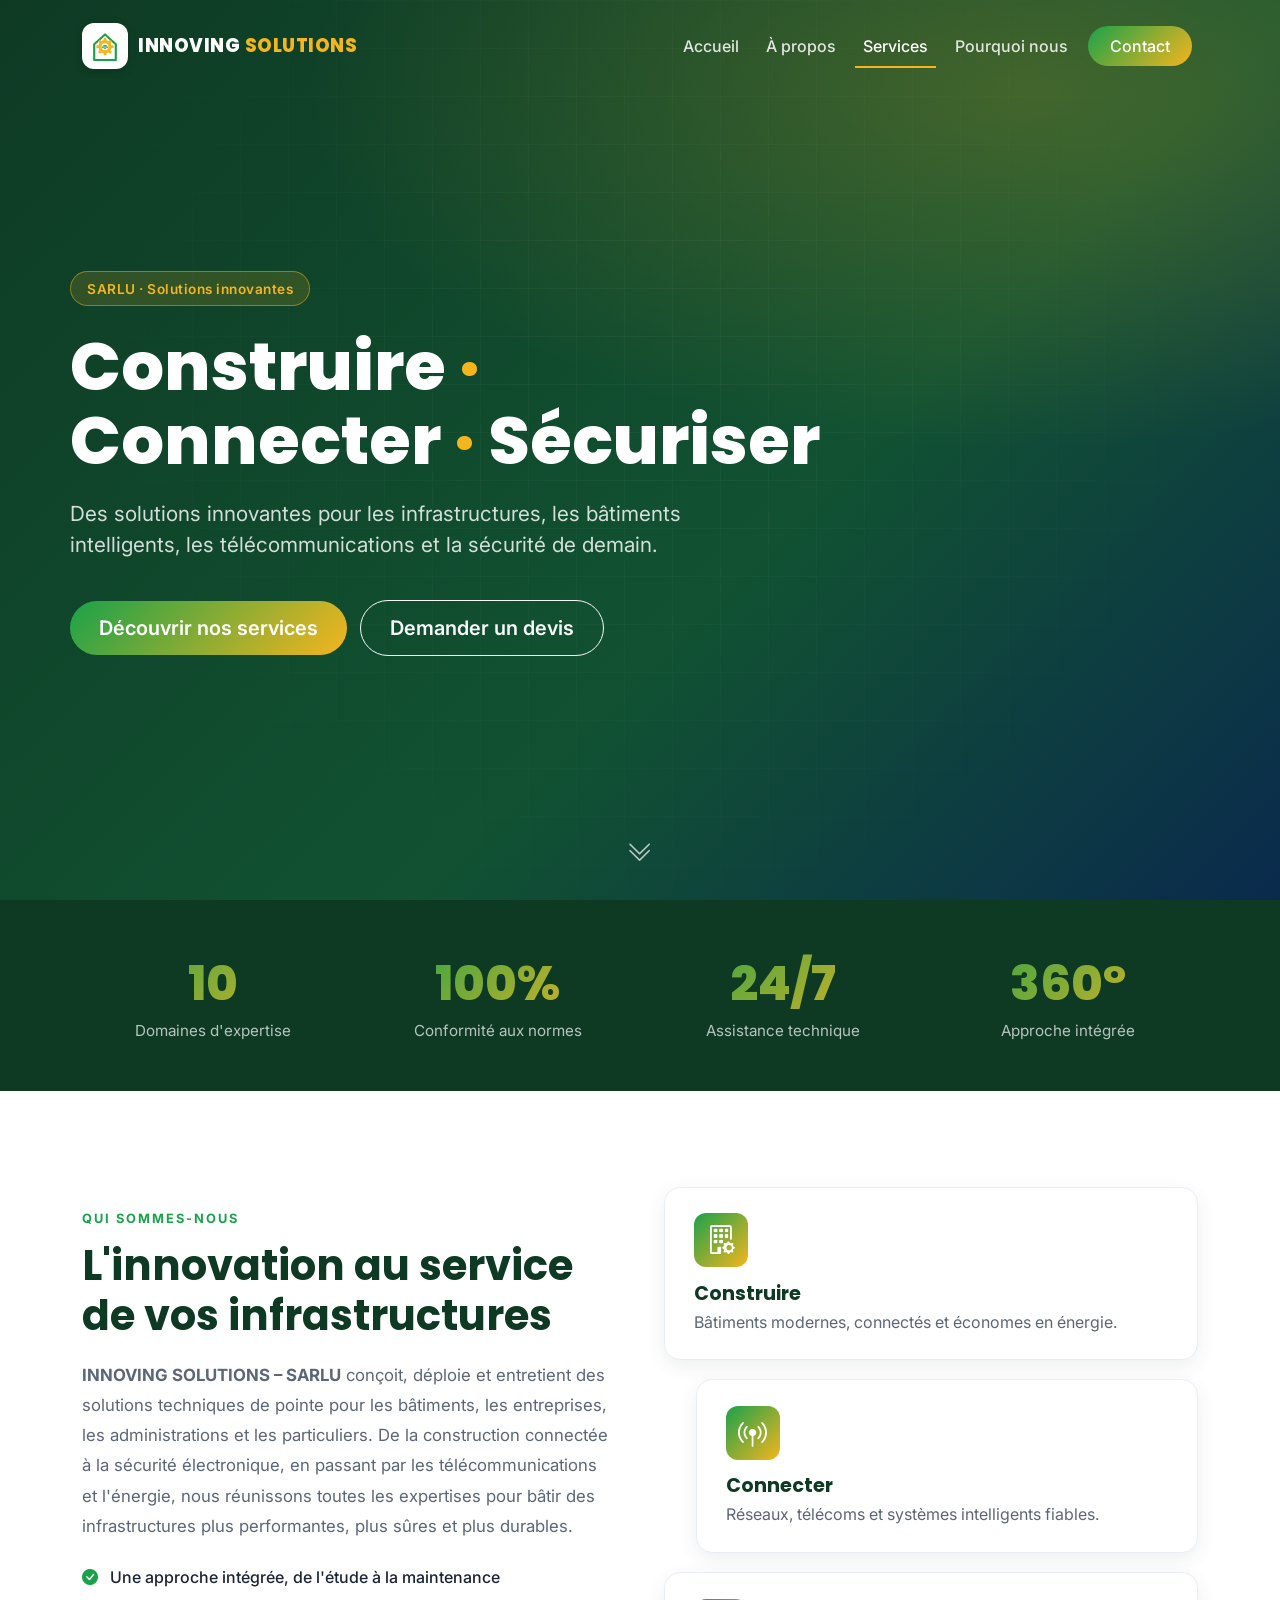
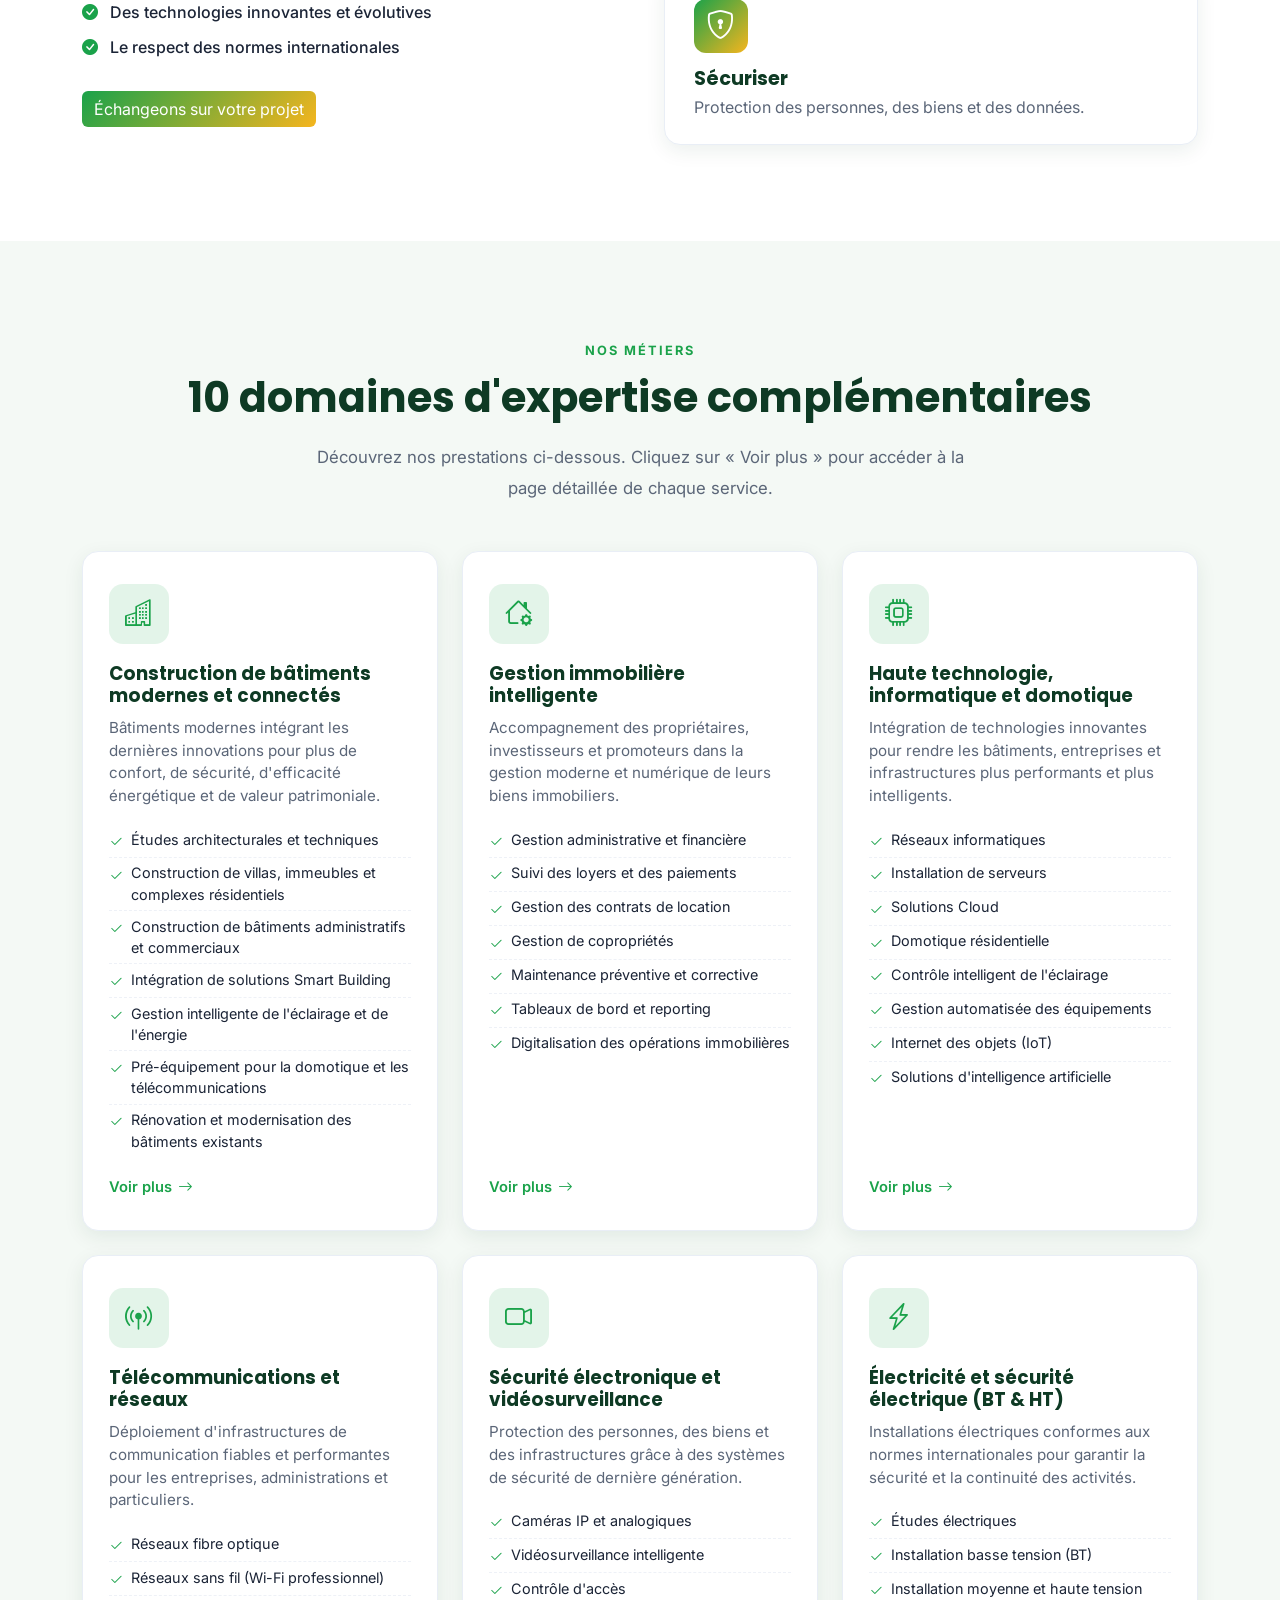
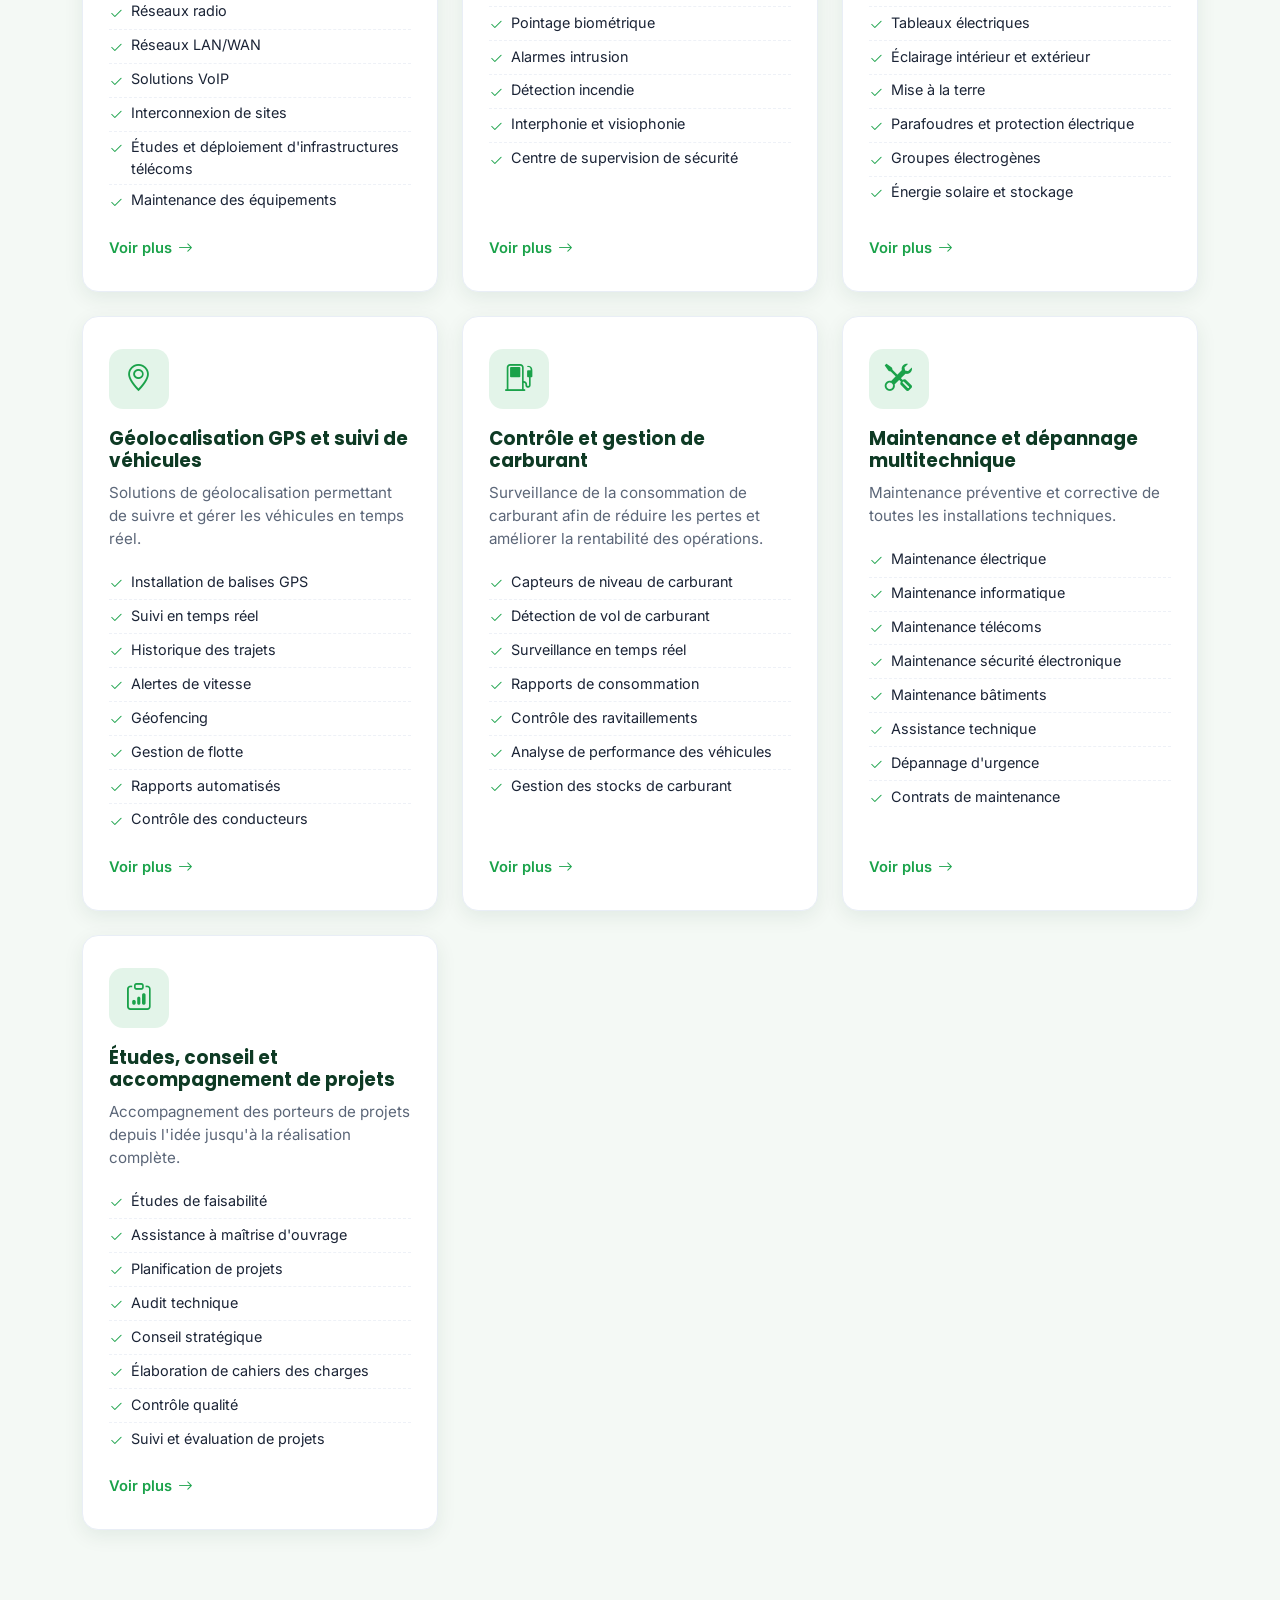
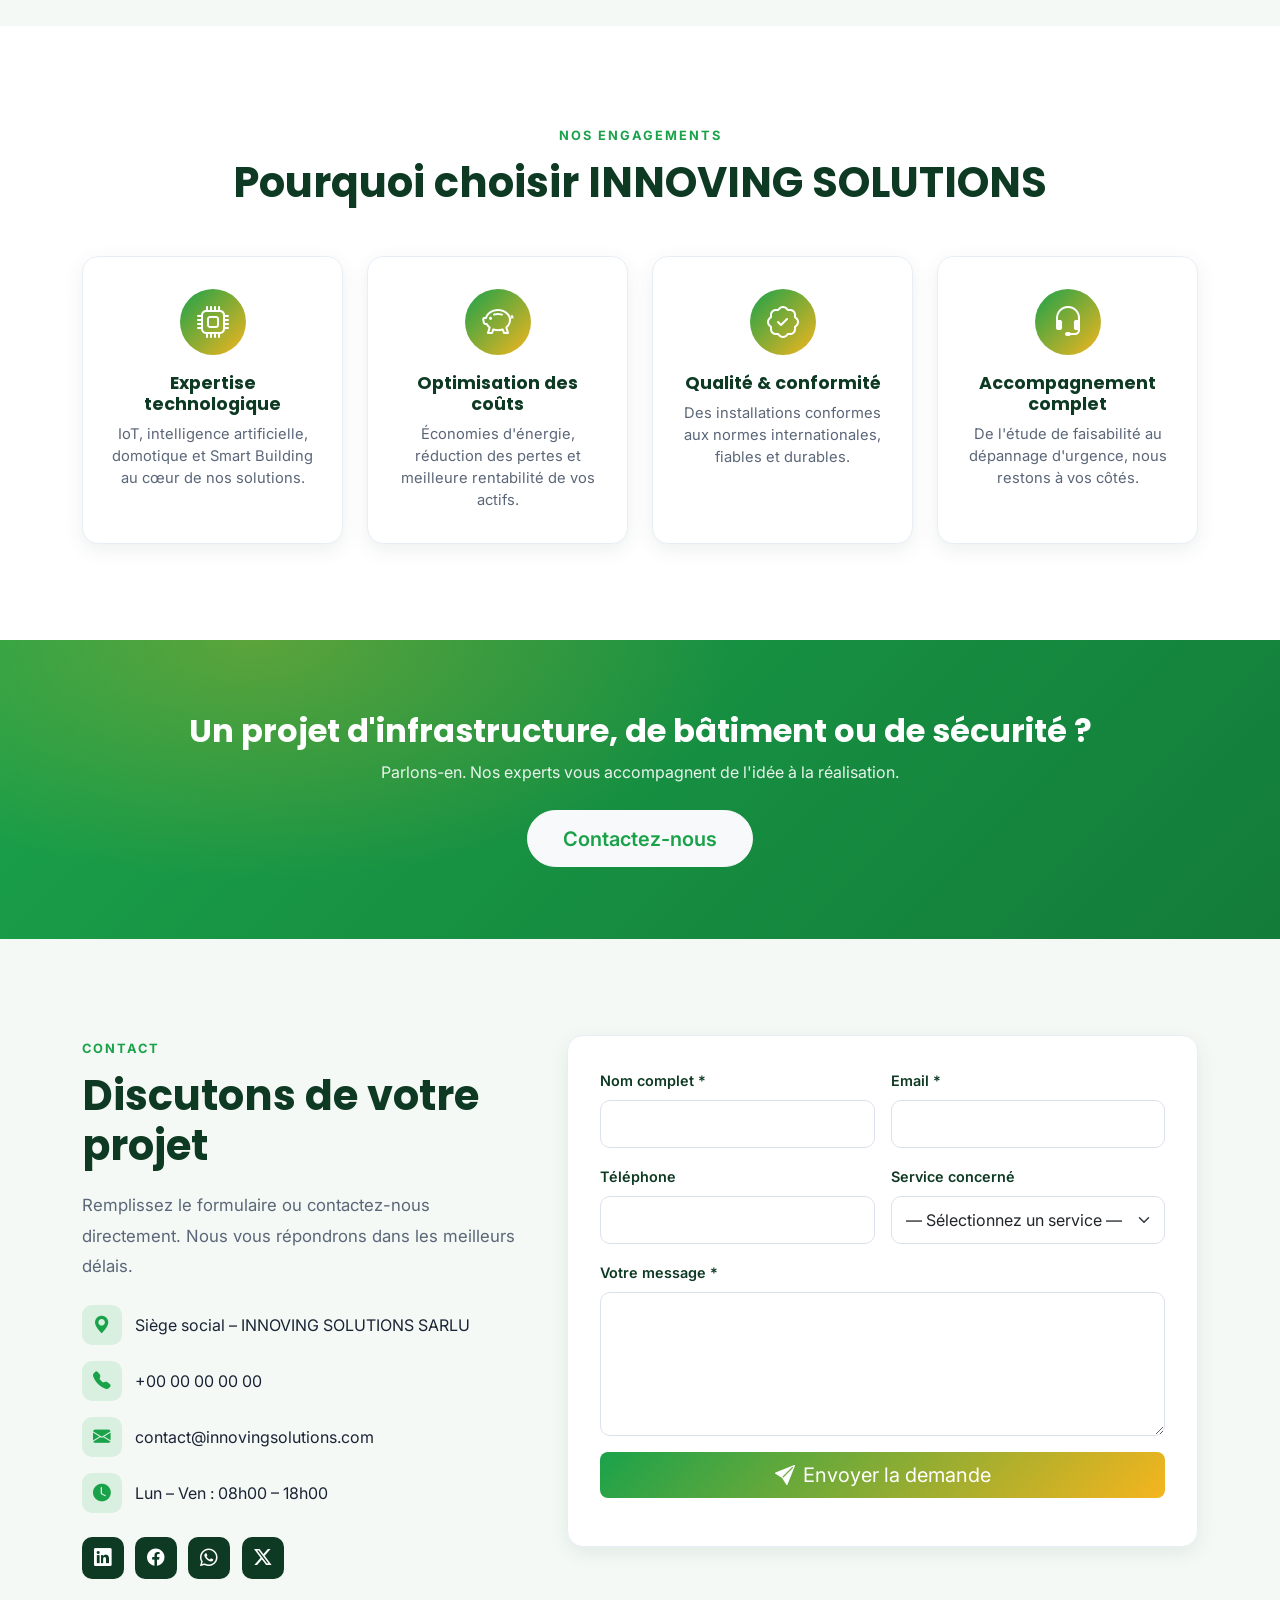
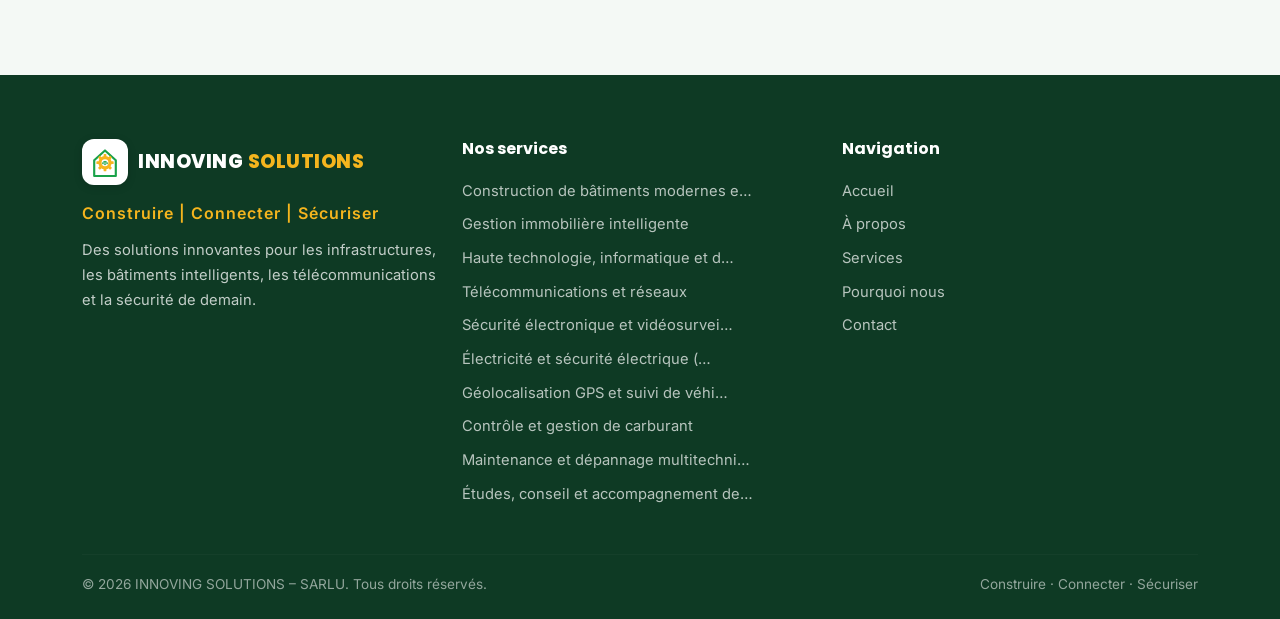
==== commit 6d759c69: "Identite visuelle : logo (emblema SVG), favicon et charte verte/jaune INNOVING - Emblema maison + en" ====
--- a/index.html
+++ b/index.html
@@ -6,6 +6,7 @@
   <meta name="description" content="INNOVING SOLUTIONS – SARLU : bâtiments intelligents, télécommunications, sécurité électronique, domotique, énergie et géolocalisation. Construire | Connecter | Sécuriser.">
   <meta name="keywords" content="smart building, domotique, télécommunications, vidéosurveillance, électricité, GPS, fibre optique, IoT, INNOVING SOLUTIONS">
   <title>INNOVING SOLUTIONS – Construire | Connecter | Sécuriser</title>
+  <link rel="icon" type="image/svg+xml" href="img/logo-mark.svg">
   <link rel="canonical" href="https://innovingsolutions.com/">
 
   <!-- Open Graph (partage réseaux sociaux) -->
@@ -34,7 +35,7 @@
   <nav id="mainNav" class="navbar navbar-expand-lg navbar-dark fixed-top">
     <div class="container">
       <a class="navbar-brand d-flex align-items-center" href="#accueil">
-        <span class="brand-logo"><i class="bi bi-hexagon-fill"></i></span>
+        <img src="img/logo-mark.svg" alt="" class="brand-logo">
         <span class="brand-text">INNOVING<span class="brand-accent"> SOLUTIONS</span></span>
       </a>
       <button class="navbar-toggler" type="button" data-bs-toggle="collapse" data-bs-target="#navContent" aria-controls="navContent" aria-expanded="false" aria-label="Menu">
@@ -232,29 +233,30 @@
           </div>
         </div>
         <div class="col-lg-7" data-reveal>
-          <form id="contactForm" class="contact-form" novalidate>
+          <!-- Formspree : remplacez VOTRE_ID_FORMSPREE par votre identifiant (ex: xayzabcd) -->
+          <form id="contactForm" class="contact-form" action="https://formspree.io/f/VOTRE_ID_FORMSPREE" method="POST" novalidate>
             <div class="row g-3">
               <div class="col-md-6">
                 <label for="nom" class="form-label">Nom complet *</label>
-                <input type="text" class="form-control" id="nom" required>
+                <input type="text" class="form-control" id="nom" name="nom" required>
                 <div class="invalid-feedback">Veuillez indiquer votre nom.</div>
               </div>
               <div class="col-md-6">
                 <label for="email" class="form-label">Email *</label>
-                <input type="email" class="form-control" id="email" required>
+                <input type="email" class="form-control" id="email" name="email" required>
                 <div class="invalid-feedback">Veuillez indiquer un email valide.</div>
               </div>
               <div class="col-md-6">
                 <label for="tel" class="form-label">Téléphone</label>
-                <input type="tel" class="form-control" id="tel">
+                <input type="tel" class="form-control" id="tel" name="telephone">
               </div>
               <div class="col-md-6">
                 <label for="sujet" class="form-label">Service concerné</label>
-                <select class="form-select" id="sujet"></select>
+                <select class="form-select" id="sujet" name="service"></select>
               </div>
               <div class="col-12">
                 <label for="message" class="form-label">Votre message *</label>
-                <textarea class="form-control" id="message" rows="5" required></textarea>
+                <textarea class="form-control" id="message" name="message" rows="5" required></textarea>
                 <div class="invalid-feedback">Veuillez saisir votre message.</div>
               </div>
               <div class="col-12">
@@ -278,7 +280,7 @@
       <div class="row g-4">
         <div class="col-lg-4">
           <a class="navbar-brand d-flex align-items-center mb-3" href="#accueil">
-            <span class="brand-logo"><i class="bi bi-hexagon-fill"></i></span>
+            <img src="img/logo-mark.svg" alt="" class="brand-logo">
             <span class="brand-text">INNOVING<span class="brand-accent"> SOLUTIONS</span></span>
           </a>
           <p class="footer-tagline">Construire | Connecter | Sécuriser</p>
--- a/css/style.css
+++ b/css/style.css
@@ -2,18 +2,19 @@
    INNOVING SOLUTIONS – Feuille de style
    =========================================================== */
 :root {
-  --primary: #0d6efd;
-  --primary-dark: #0a58ca;
-  --accent: #00c2a8;
-  --navy: #0b1733;
-  --navy-2: #122247;
+  --primary: #1aa24a;        /* vert INNOVING */
+  --primary-dark: #137c39;
+  --accent: #f5b51e;         /* jaune INNOVING */
+  --accent-dark: #d99a08;
+  --navy: #0e3a24;           /* vert foncé (fonds sombres) */
+  --navy-2: #115232;
   --ink: #1b2436;
   --muted: #5b6678;
-  --light: #f5f7fb;
+  --light: #f4f9f5;
   --white: #ffffff;
   --radius: 16px;
-  --shadow-sm: 0 6px 20px rgba(11, 23, 51, .08);
-  --shadow-md: 0 18px 45px rgba(11, 23, 51, .14);
+  --shadow-sm: 0 6px 20px rgba(14, 58, 36, .08);
+  --shadow-md: 0 18px 45px rgba(14, 58, 36, .14);
   --grad: linear-gradient(135deg, var(--primary) 0%, var(--accent) 100%);
 }
 
@@ -42,14 +43,14 @@
   box-shadow: var(--shadow-sm);
 }
 .brand-logo {
-  display: inline-grid;
-  place-items: center;
-  width: 38px; height: 38px;
+  width: 46px; height: 46px;
   margin-right: 10px;
-  border-radius: 10px;
-  background: var(--grad);
-  color: #fff;
-  font-size: 1.1rem;
+  padding: 5px;
+  background: #fff;
+  border-radius: 12px;
+  object-fit: contain;
+  flex: none;
+  box-shadow: 0 2px 8px rgba(0,0,0,.15);
 }
 .brand-text { font-weight: 800; letter-spacing: .5px; color: #fff; font-size: 1.15rem; }
 .brand-accent { color: var(--accent); }
@@ -83,7 +84,7 @@
   display: flex;
   align-items: center;
   background:
-    radial-gradient(1200px 600px at 80% 10%, rgba(0,194,168,.25), transparent 60%),
+    radial-gradient(1200px 600px at 80% 10%, rgba(245,181,30,.22), transparent 60%),
     linear-gradient(135deg, var(--navy) 0%, var(--navy-2) 60%, #0a2a4d 100%);
   color: #fff;
   overflow: hidden;
@@ -100,8 +101,8 @@
 .hero-content { position: relative; z-index: 2; padding: 7rem 0 5rem; }
 .hero-badge {
   display: inline-block;
-  background: rgba(0,194,168,.15);
-  border: 1px solid rgba(0,194,168,.4);
+  background: rgba(245,181,30,.15);
+  border: 1px solid rgba(245,181,30,.45);
   color: var(--accent);
   padding: .4rem 1rem;
   border-radius: 50px;
@@ -172,7 +173,7 @@
 
 .check-list { list-style: none; padding: 0; margin: 1.5rem 0; }
 .check-list li { margin-bottom: .7rem; color: var(--ink); font-weight: 500; }
-.check-list i { color: var(--accent); margin-right: .5rem; }
+.check-list i { color: var(--primary); margin-right: .5rem; }
 
 /* ===== PILIERS ===== */
 .pillars { display: grid; gap: 1.2rem; }
@@ -221,7 +222,7 @@
   font-size: 1.7rem; color: var(--primary);
   width: 60px; height: 60px; border-radius: 14px;
   display: grid; place-items: center;
-  background: rgba(13,110,253,.1);
+  background: rgba(26,162,74,.12);
   margin-bottom: 1.2rem;
   transition: background .3s, color .3s;
 }
@@ -234,7 +235,7 @@
   border-bottom: 1px dashed #eef1f7; display: flex; align-items: flex-start; gap: .5rem;
 }
 .service-presta li:last-child { border-bottom: none; }
-.service-presta i { color: var(--accent); margin-top: .15rem; }
+.service-presta i { color: var(--primary); margin-top: .15rem; }
 .service-more {
   display: inline-flex; align-items: center; gap: .4rem;
   color: var(--primary); font-weight: 600; font-size: .92rem; margin-top: auto;
@@ -265,12 +266,12 @@
 .presta-list li i { color: var(--primary); margin-right: .6rem; }
 .adv-grid { display: grid; grid-template-columns: 1fr 1fr; gap: .7rem; }
 .adv-grid .adv {
-  background: rgba(0,194,168,.08);
-  border: 1px solid rgba(0,194,168,.25);
+  background: rgba(26,162,74,.08);
+  border: 1px solid rgba(26,162,74,.25);
   border-radius: 10px; padding: .7rem .9rem;
   color: var(--ink); font-weight: 500; font-size: .92rem;
 }
-.adv-grid .adv i { color: var(--accent); margin-right: .4rem; }
+.adv-grid .adv i { color: var(--primary); margin-right: .4rem; }
 
 /* ===== POURQUOI ===== */
 .why-card {
@@ -296,7 +297,7 @@
 /* ===== CTA ===== */
 .cta-band {
   background:
-    radial-gradient(800px 400px at 20% 0%, rgba(0,194,168,.3), transparent 60%),
+    radial-gradient(800px 400px at 20% 0%, rgba(245,181,30,.3), transparent 60%),
     linear-gradient(135deg, var(--primary) 0%, var(--primary-dark) 100%);
   color: #fff;
   padding: 4.5rem 0;
@@ -311,7 +312,7 @@
 .contact-list i {
   color: var(--primary); font-size: 1.1rem;
   width: 40px; height: 40px; border-radius: 10px;
-  display: grid; place-items: center; background: rgba(13,110,253,.1);
+  display: grid; place-items: center; background: rgba(26,162,74,.12);
 }
 .contact-list a { color: var(--ink); }
 .contact-list a:hover { color: var(--primary); }
@@ -332,7 +333,7 @@
 .contact-form .form-label { font-weight: 600; color: var(--navy); font-size: .9rem; }
 .contact-form .form-control, .contact-form .form-select { border-radius: 10px; padding: .7rem .9rem; border: 1px solid #dbe2ee; }
 .contact-form .form-control:focus, .contact-form .form-select:focus {
-  border-color: var(--primary); box-shadow: 0 0 0 .2rem rgba(13,110,253,.15);
+  border-color: var(--primary); box-shadow: 0 0 0 .2rem rgba(26,162,74,.18);
 }
 
 /* ===== FOOTER ===== */
@@ -376,7 +377,7 @@
 .service-hero {
   position: relative;
   background:
-    radial-gradient(900px 500px at 85% 0%, rgba(0,194,168,.22), transparent 60%),
+    radial-gradient(900px 500px at 85% 0%, rgba(245,181,30,.22), transparent 60%),
     linear-gradient(135deg, var(--navy) 0%, var(--navy-2) 70%);
   color: #fff;
   padding: 9rem 0 4rem;
@@ -416,11 +417,11 @@
 .detail-presta i { color: var(--primary); font-size: 1.15rem; margin-top: .1rem; }
 .detail-adv { list-style: none; padding: 0; margin: 0; display: grid; gap: .8rem; }
 .detail-adv li {
-  background: rgba(0,194,168,.08); border: 1px solid rgba(0,194,168,.25);
+  background: rgba(26,162,74,.08); border: 1px solid rgba(26,162,74,.25);
   border-radius: 12px; padding: .9rem 1.1rem; color: var(--ink); font-weight: 500;
   display: flex; align-items: center; gap: .6rem;
 }
-.detail-adv i { color: var(--accent); font-size: 1.2rem; }
+.detail-adv i { color: var(--primary); font-size: 1.2rem; }
 
 /* Autres services */
 .related-card {
@@ -433,7 +434,7 @@
 .related-card i {
   font-size: 1.2rem; color: var(--primary);
   width: 44px; height: 44px; border-radius: 10px; flex: none;
-  display: grid; place-items: center; background: rgba(13,110,253,.1);
+  display: grid; place-items: center; background: rgba(26,162,74,.12);
 }
 .related-card span { font-weight: 600; font-size: .92rem; }
 
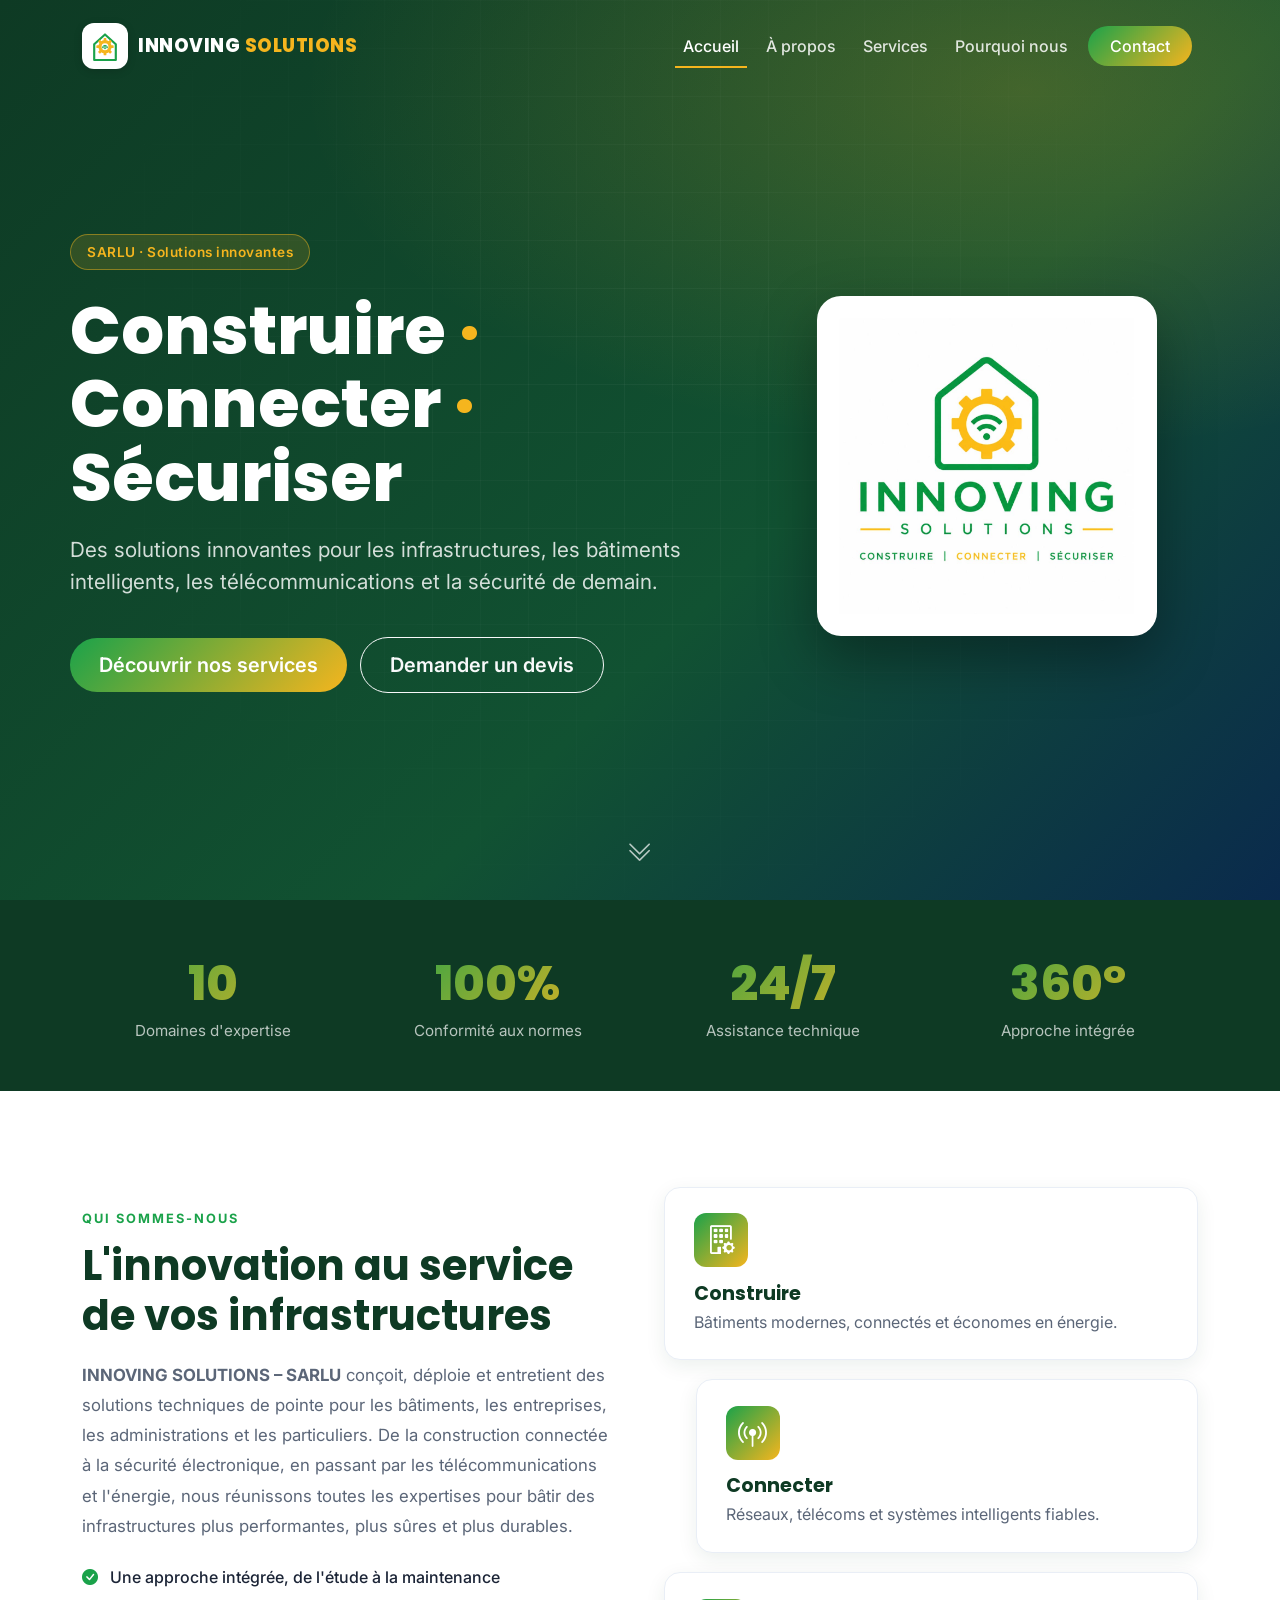
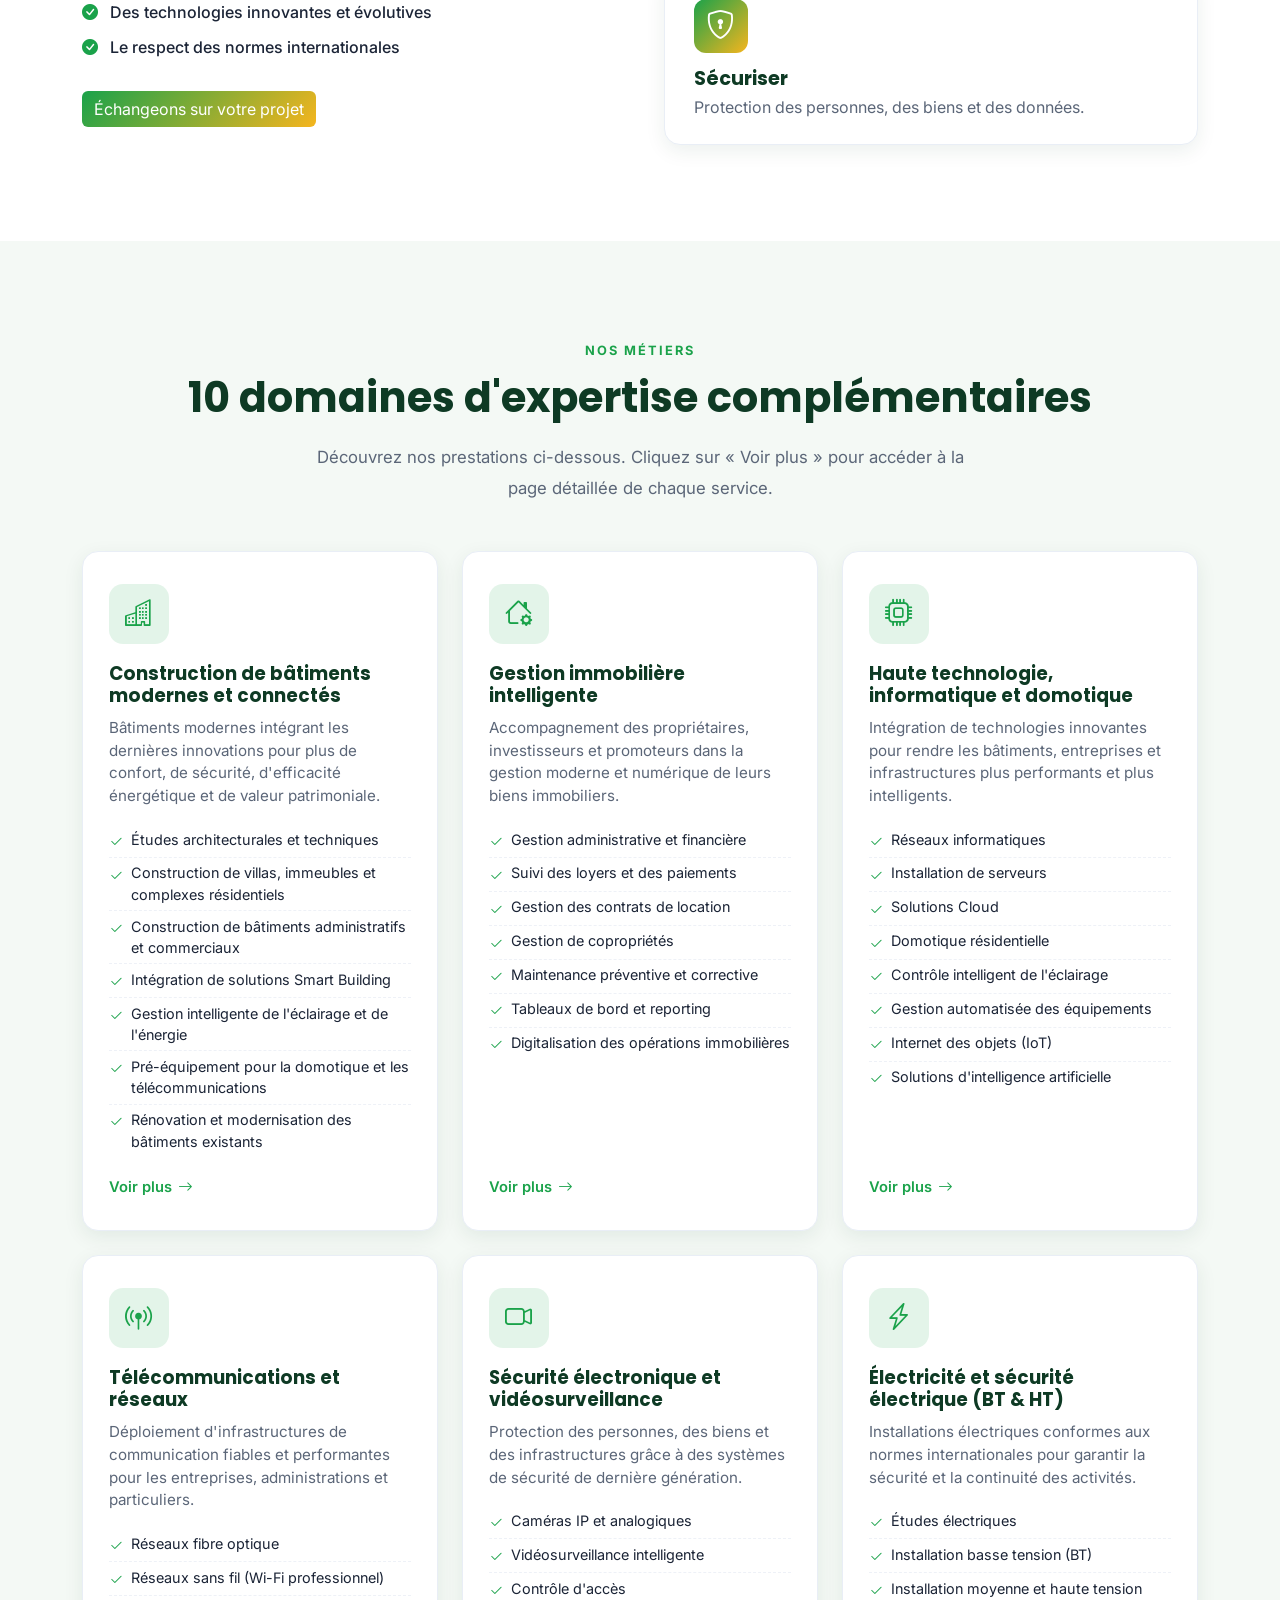
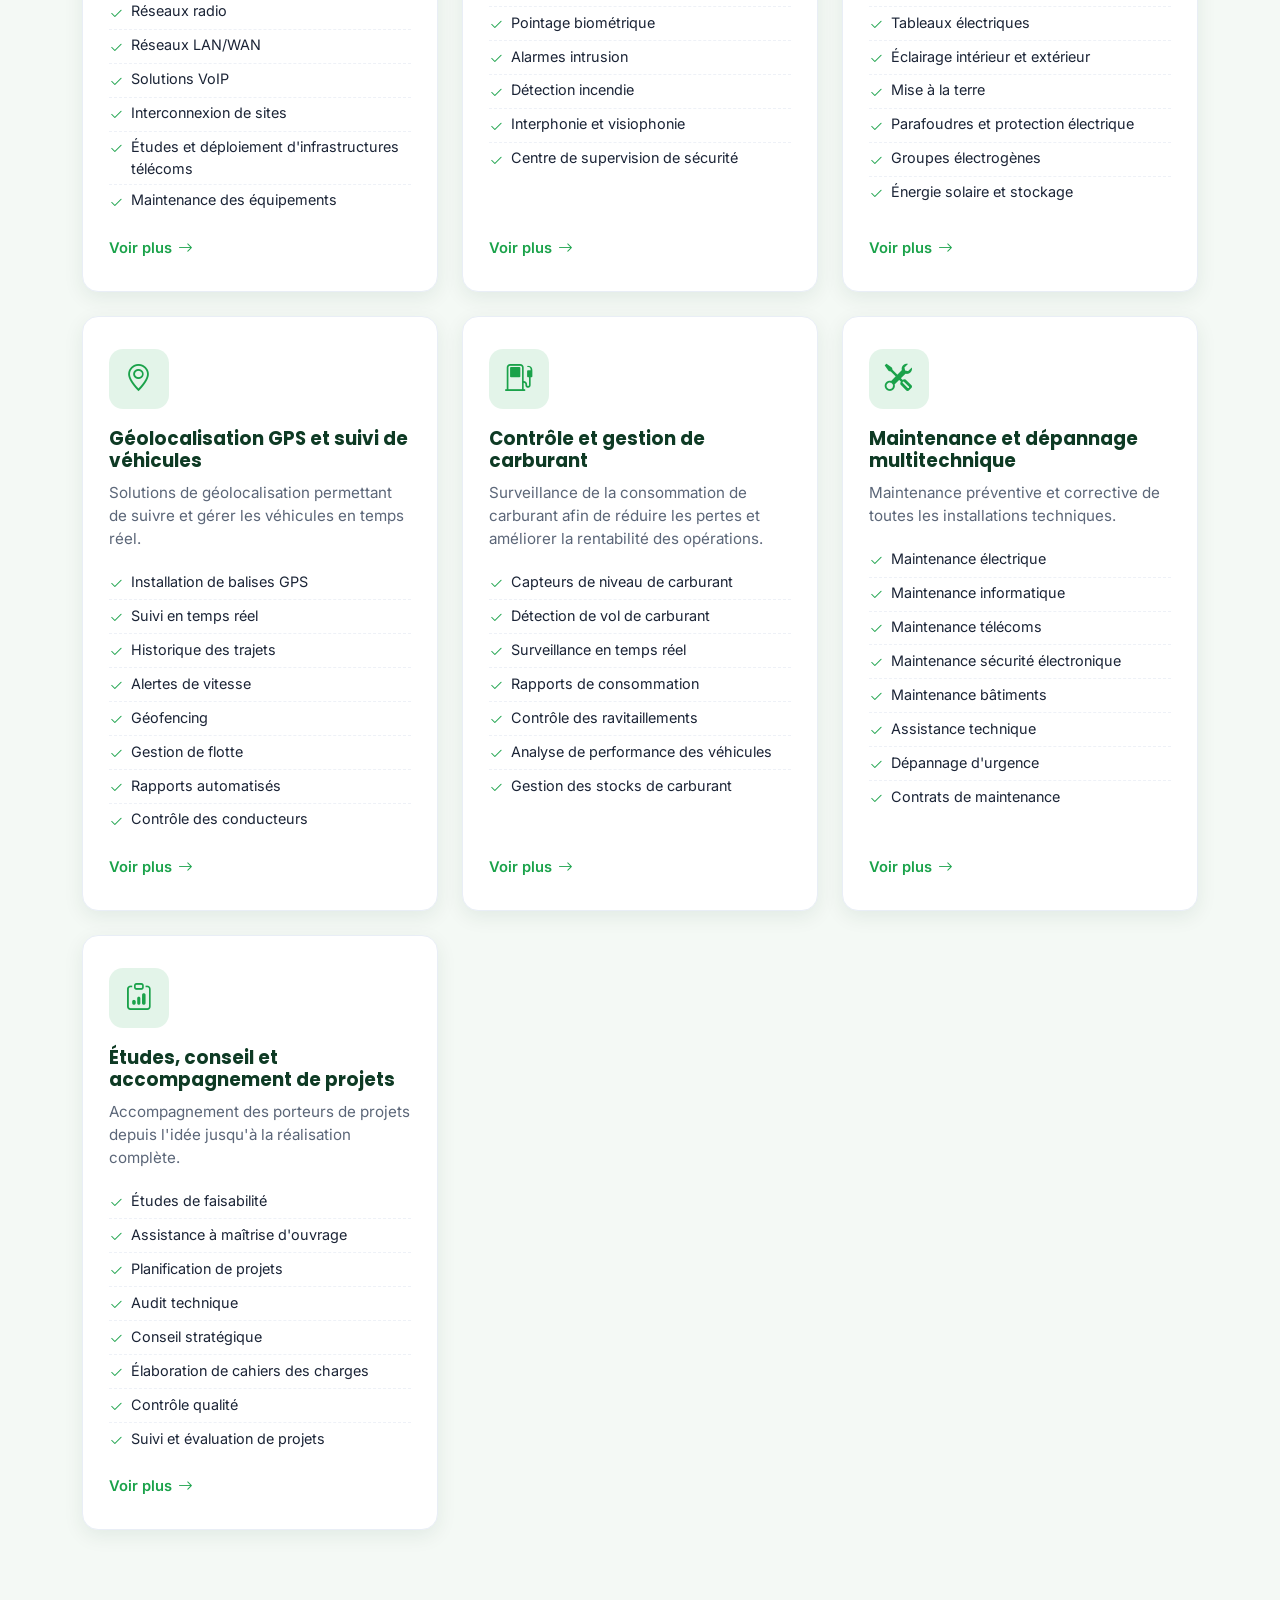
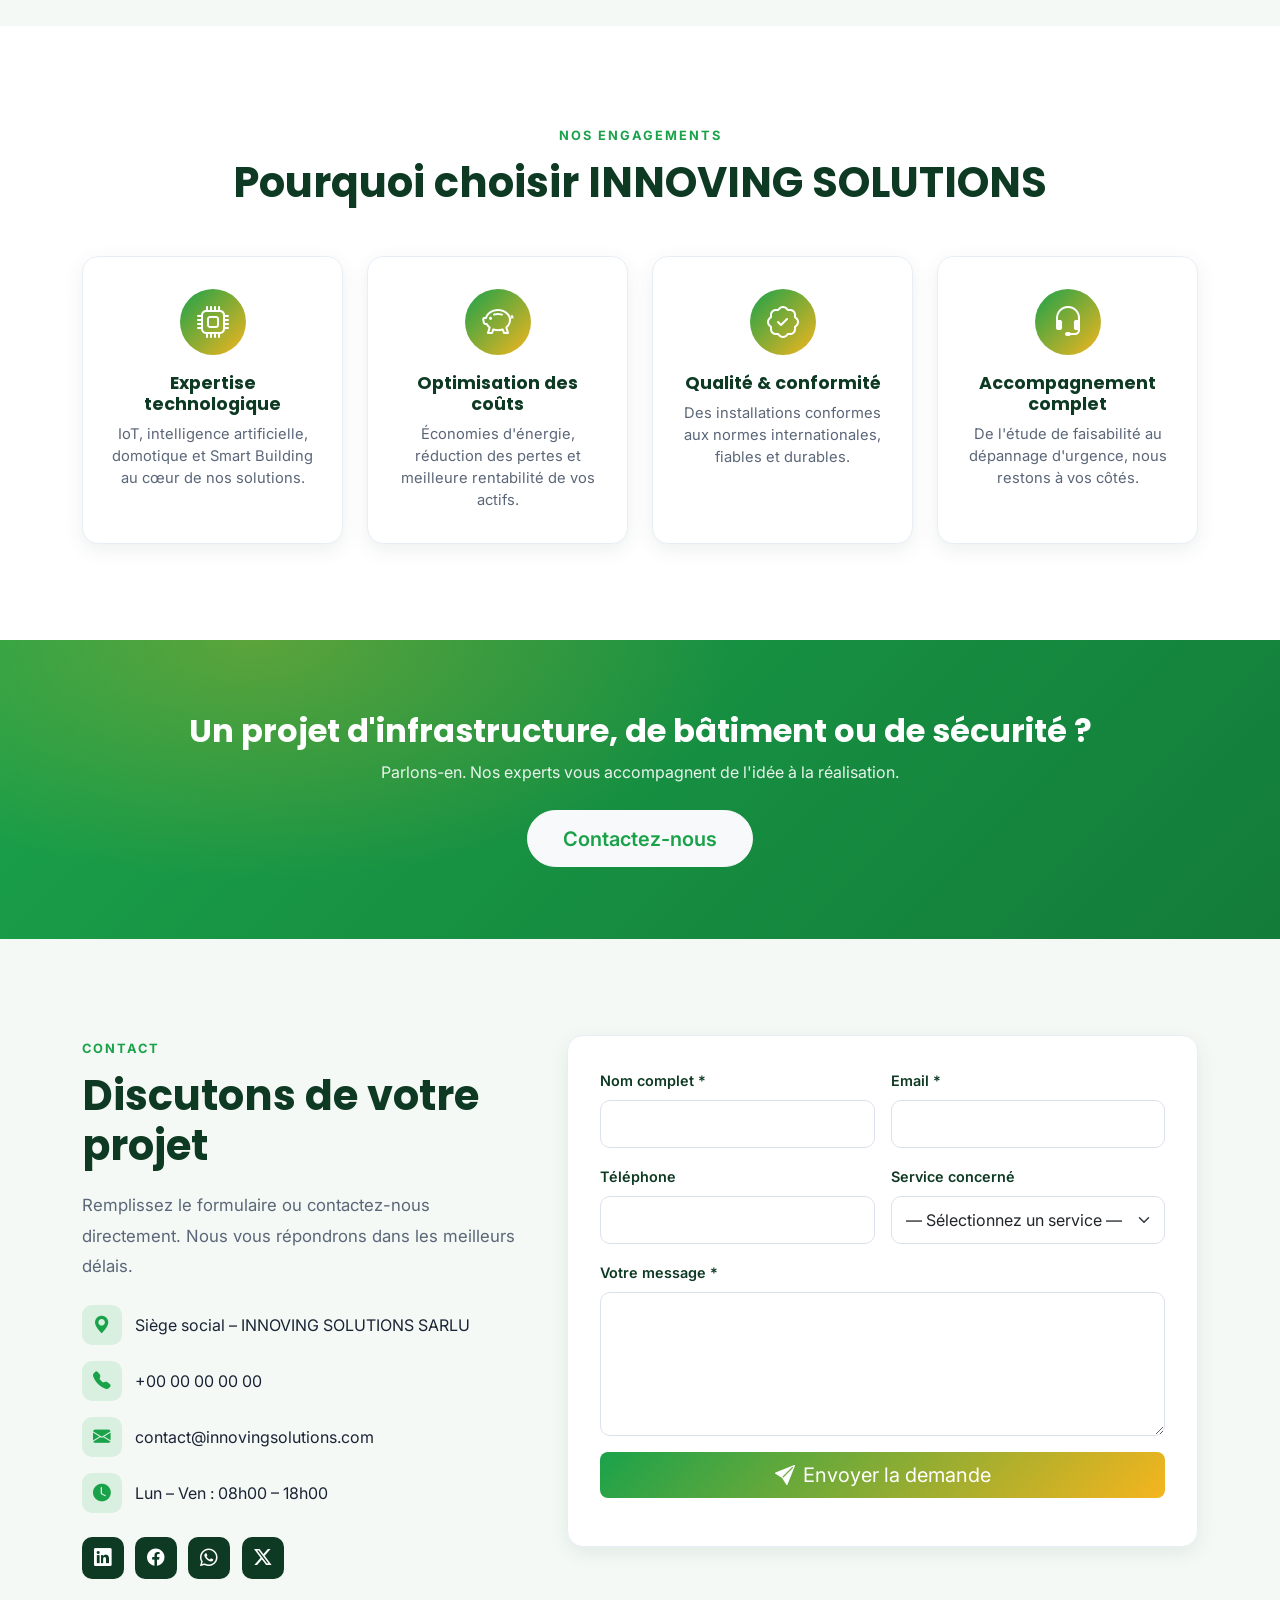
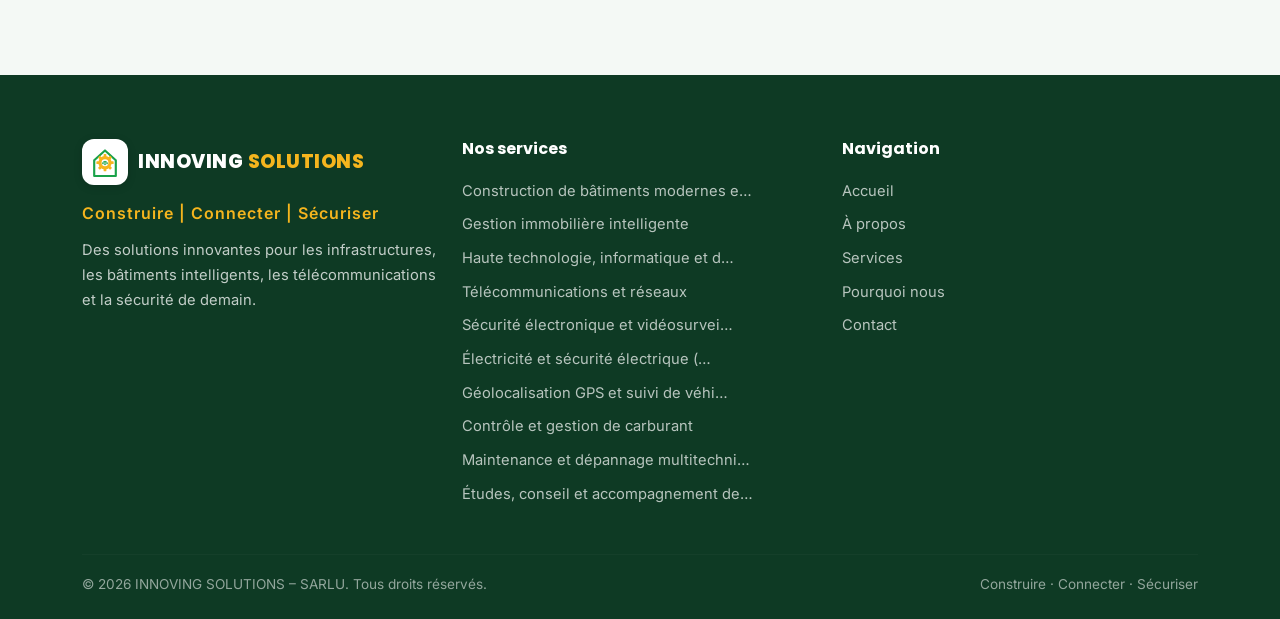
==== commit 3c7d129f: "Logo : affichage du vrai logo (img/logo.jpeg) en grand dans le hero + og:image Co-Authored-By: Claud" ====
--- a/index.html
+++ b/index.html
@@ -14,6 +14,7 @@
   <meta property="og:title" content="INNOVING SOLUTIONS – Construire | Connecter | Sécuriser">
   <meta property="og:description" content="Bâtiments intelligents, télécommunications, sécurité électronique, domotique, énergie et géolocalisation.">
   <meta property="og:url" content="https://innovingsolutions.com/">
+  <meta property="og:image" content="https://innovingsolutions.com/img/logo.jpeg">
   <meta property="og:locale" content="fr_FR">
 
   <!-- ICI : collez la balise de vérification Google Search Console quand vous l'aurez -->
@@ -57,8 +58,8 @@
   <header id="accueil" class="hero">
     <div class="hero-overlay"></div>
     <div class="container hero-content">
-      <div class="row align-items-center">
-        <div class="col-lg-8">
+      <div class="row align-items-center g-5">
+        <div class="col-lg-7">
           <span class="hero-badge" data-reveal>SARLU · Solutions innovantes</span>
           <h1 class="hero-title" data-reveal>
             Construire <span class="dot">·</span> Connecter <span class="dot">·</span> Sécuriser
@@ -71,6 +72,9 @@
             <a href="#services" class="btn btn-primary btn-lg">Découvrir nos services</a>
             <a href="#contact" class="btn btn-outline-light btn-lg">Demander un devis</a>
           </div>
+        </div>
+        <div class="col-lg-5 text-center" data-reveal>
+          <img src="img/logo.jpeg" alt="Logo INNOVING SOLUTIONS – Construire, Connecter, Sécuriser" class="hero-logo">
         </div>
       </div>
     </div>
--- a/css/style.css
+++ b/css/style.css
@@ -127,6 +127,14 @@
 .hero-actions .btn { margin: .3rem .6rem .3rem 0; border-radius: 50px; padding: .75rem 1.8rem; font-weight: 600; }
 .btn-primary { background: var(--grad); border: none; }
 .btn-primary:hover { background: var(--primary-dark); transform: translateY(-2px); }
+.hero-logo {
+  max-width: 340px;
+  width: 100%;
+  background: #fff;
+  padding: 1.4rem;
+  border-radius: 24px;
+  box-shadow: 0 22px 55px rgba(0,0,0,.35);
+}
 .scroll-hint {
   position: absolute; bottom: 28px; left: 50%; transform: translateX(-50%);
   color: rgba(255,255,255,.7); font-size: 1.6rem; z-index: 2;
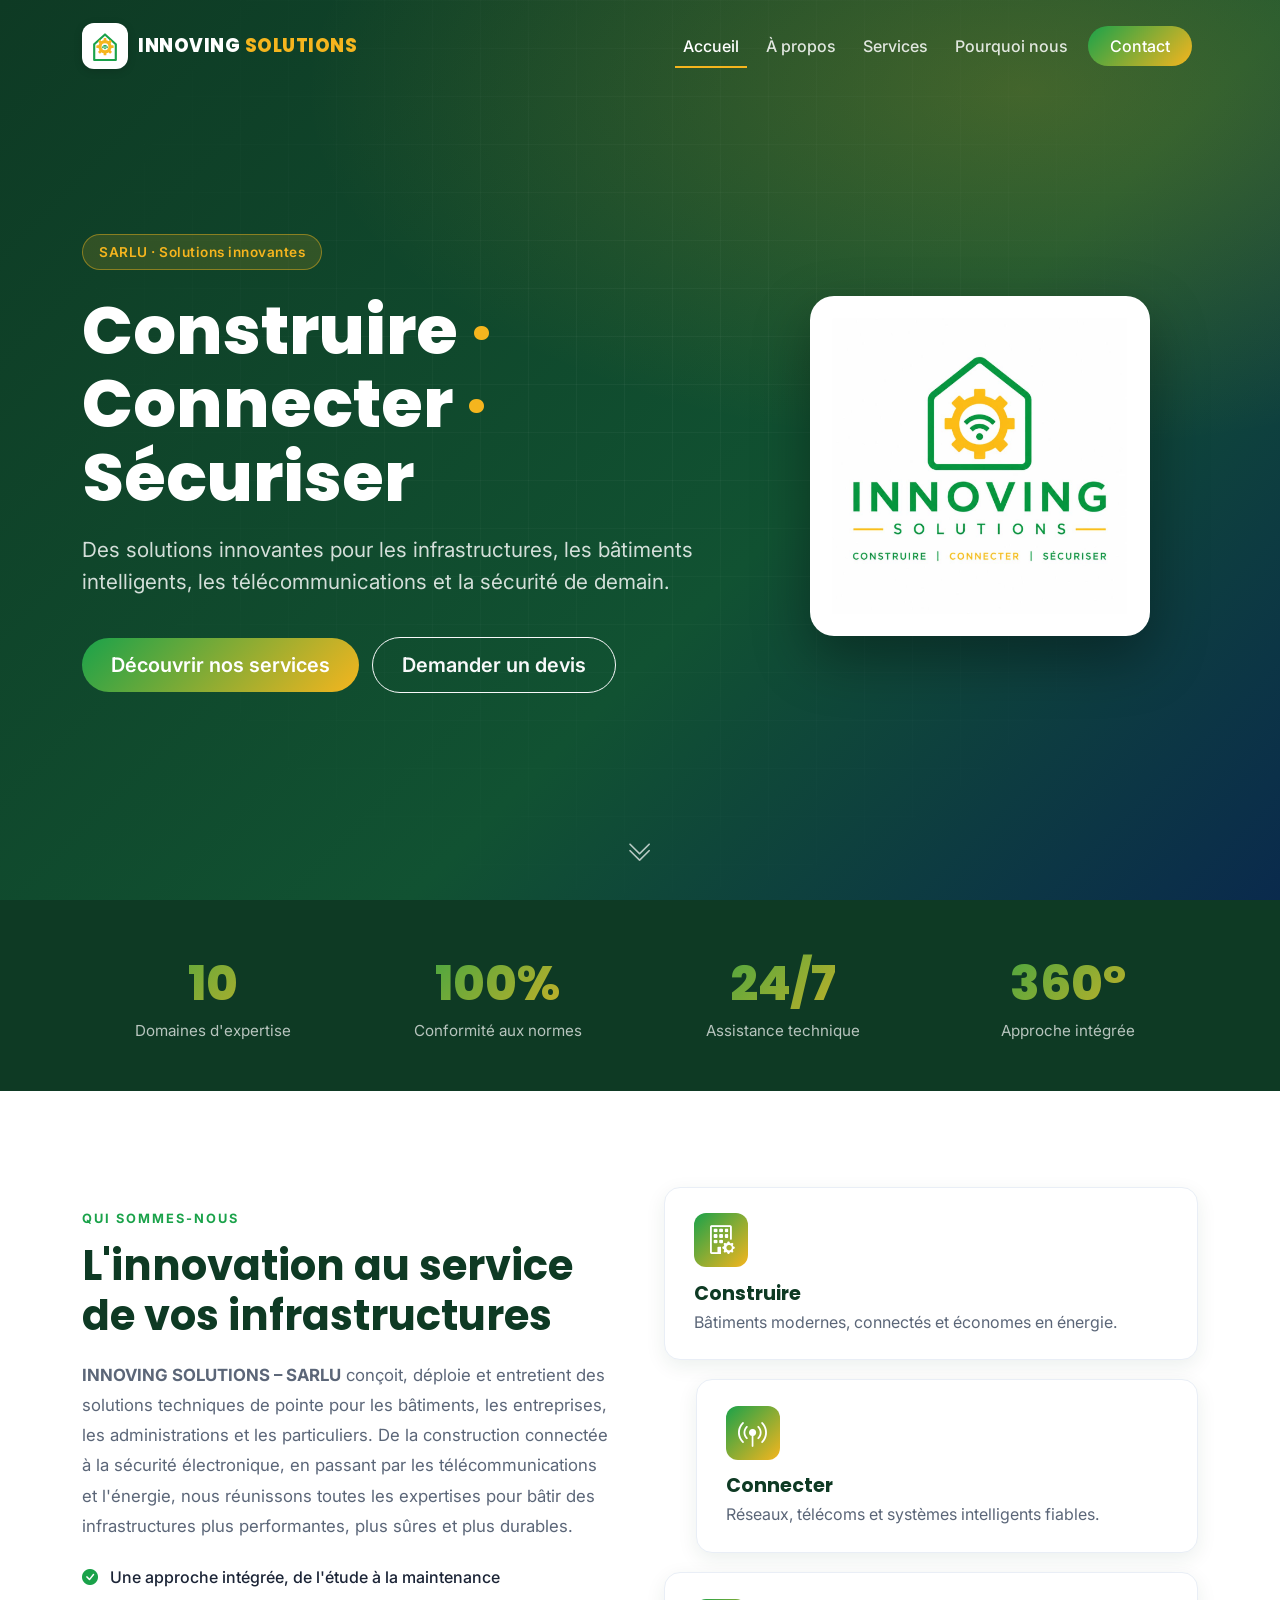
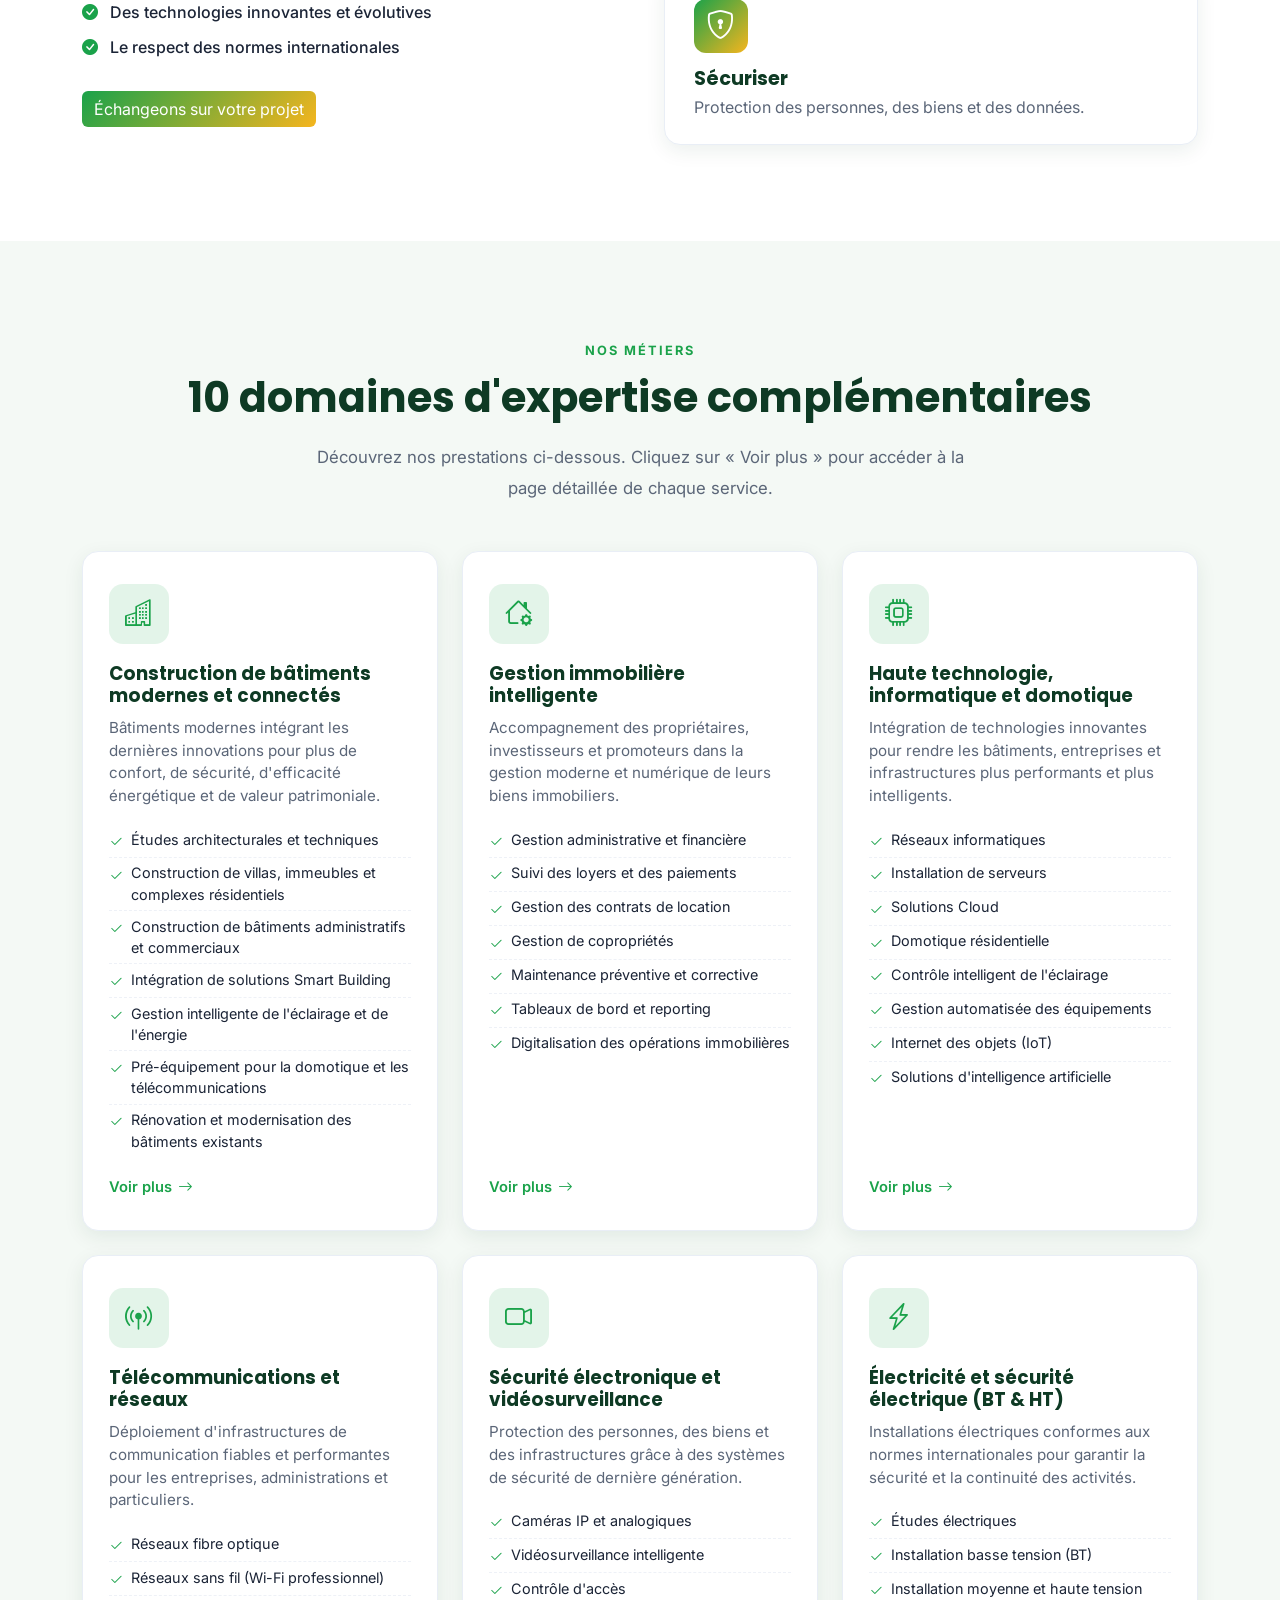
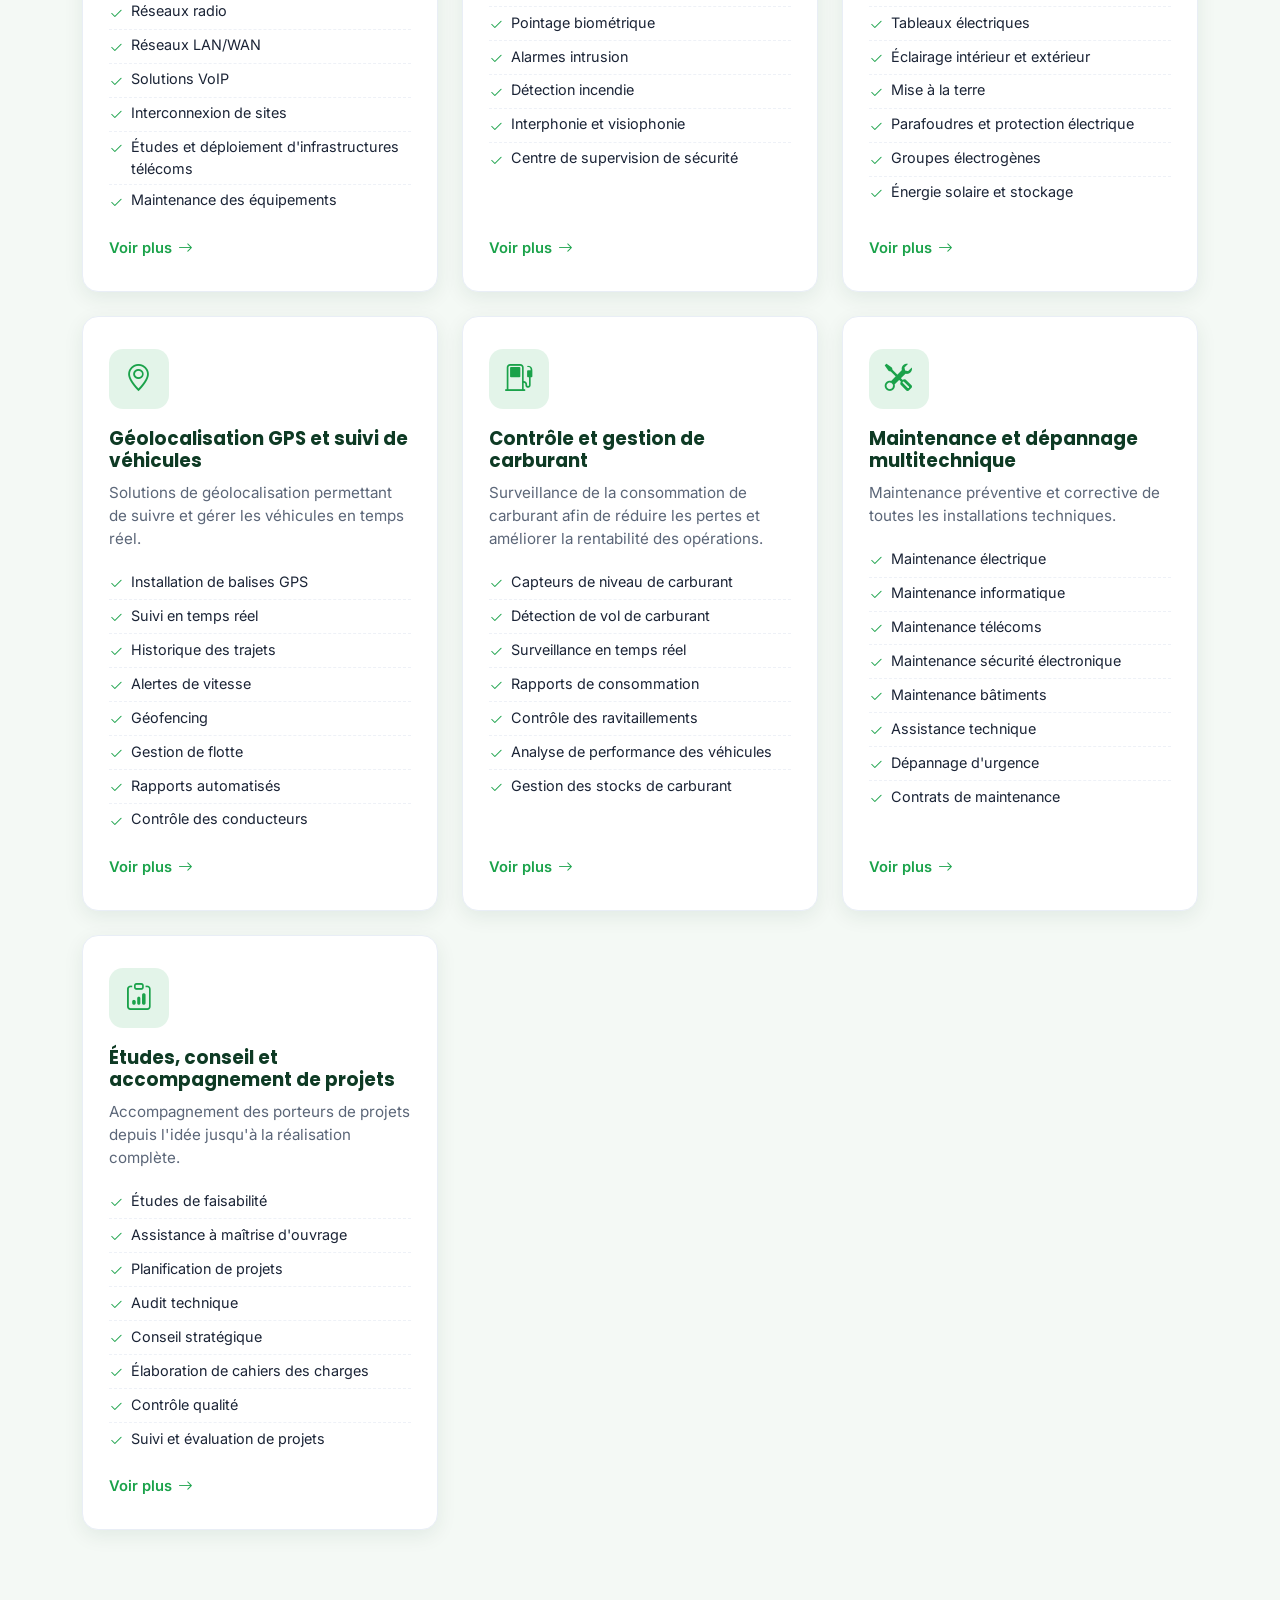
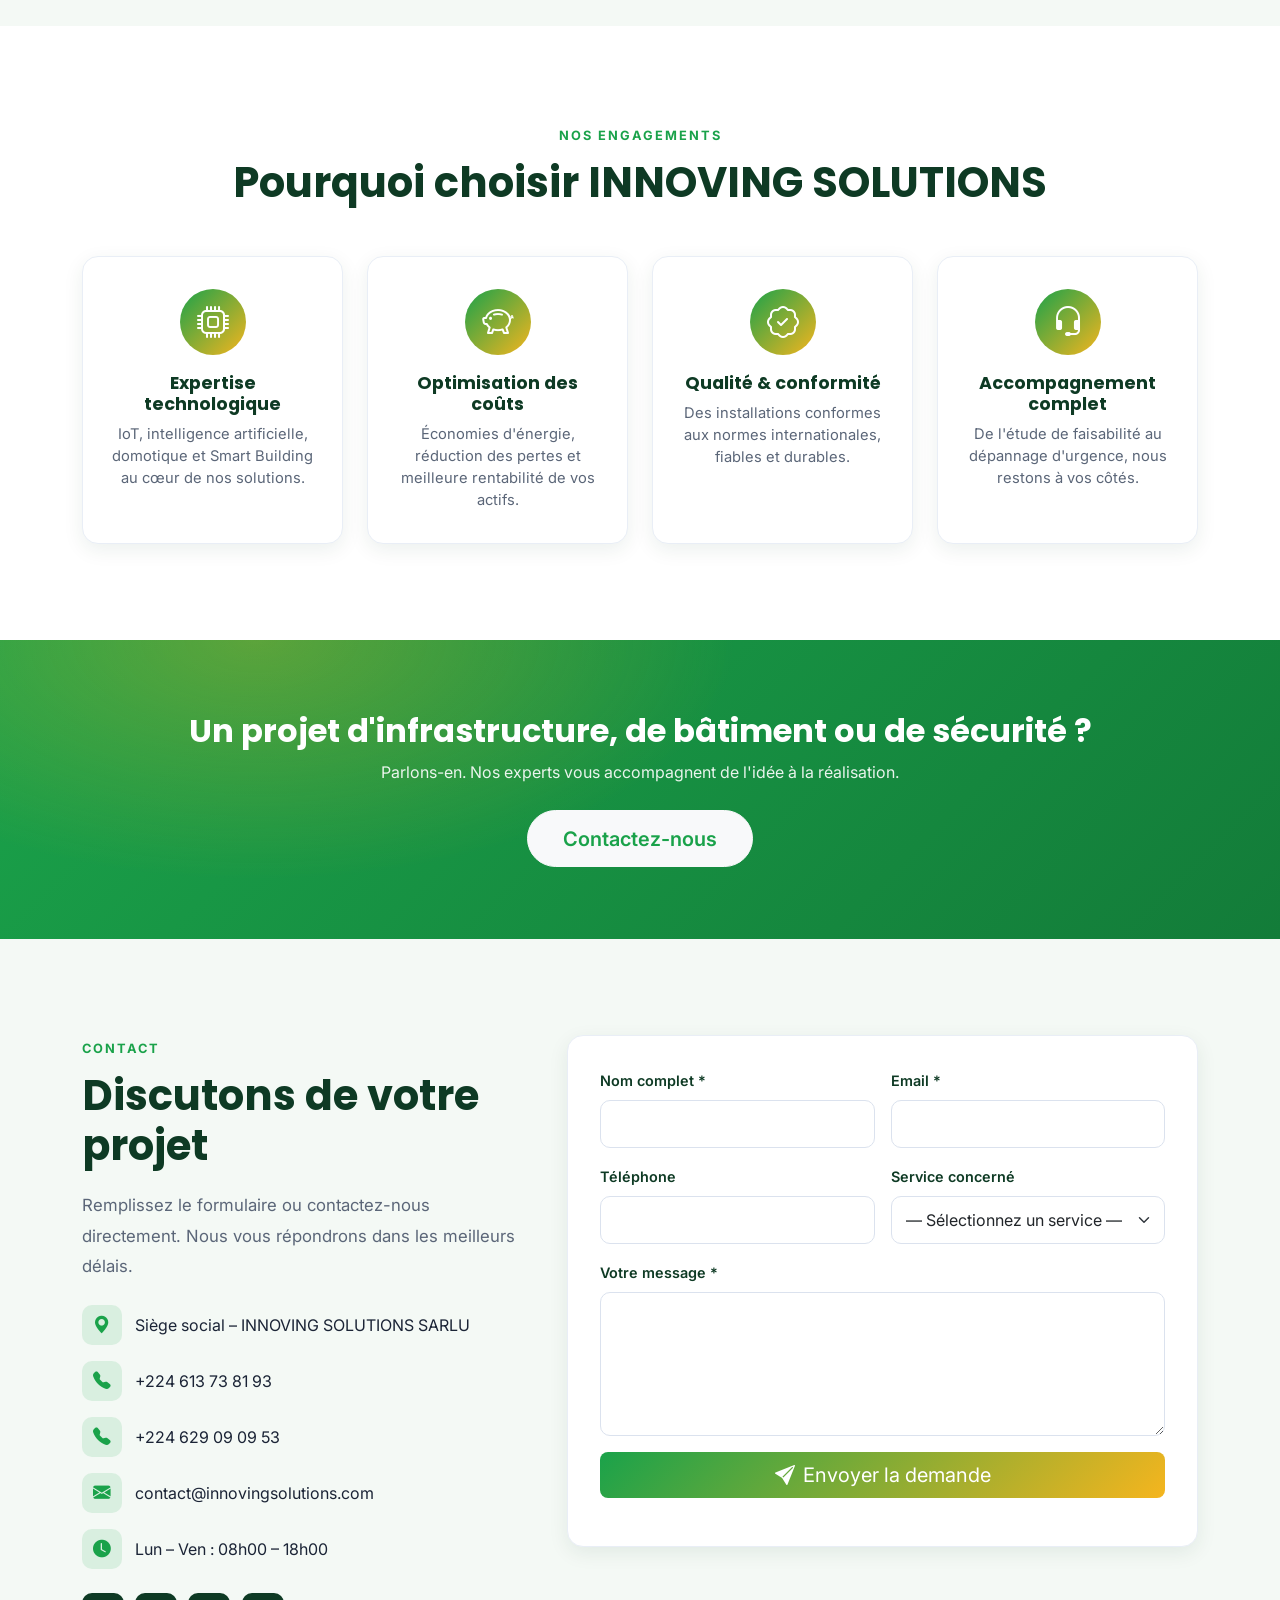
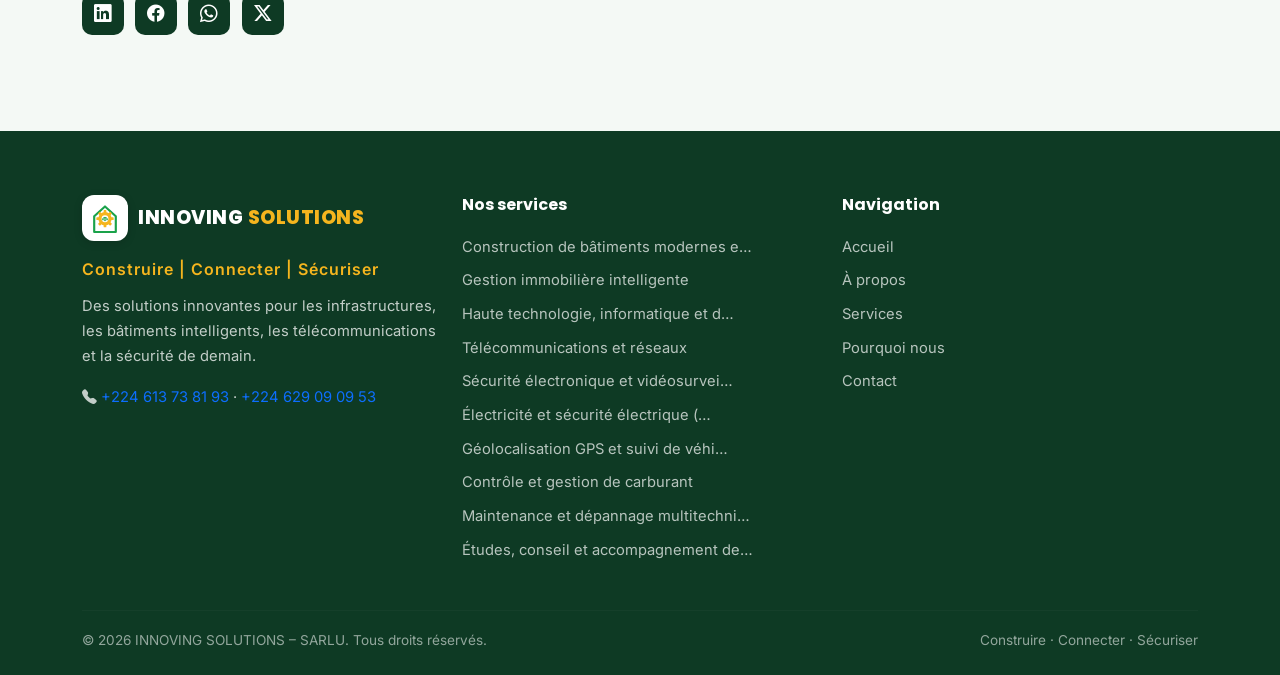
==== commit d9db6f8c: "Ajout des numeros de telephone (+224 613 73 81 93 / 629 09 09 53) Section Contact et pied de page (i" ====
--- a/index.html
+++ b/index.html
@@ -225,7 +225,8 @@
           </p>
           <ul class="contact-list">
             <li><i class="bi bi-geo-alt-fill"></i> <span>Siège social – INNOVING SOLUTIONS SARLU</span></li>
-            <li><i class="bi bi-telephone-fill"></i> <a href="tel:+0000000000">+00 00 00 00 00</a></li>
+            <li><i class="bi bi-telephone-fill"></i> <a href="tel:+224613738193">+224 613 73 81 93</a></li>
+            <li><i class="bi bi-telephone-fill"></i> <a href="tel:+224629090953">+224 629 09 09 53</a></li>
             <li><i class="bi bi-envelope-fill"></i> <a href="mailto:contact@innovingsolutions.com">contact@innovingsolutions.com</a></li>
             <li><i class="bi bi-clock-fill"></i> <span>Lun – Ven : 08h00 – 18h00</span></li>
           </ul>
@@ -292,6 +293,7 @@
             Des solutions innovantes pour les infrastructures, les bâtiments intelligents,
             les télécommunications et la sécurité de demain.
           </p>
+          <p class="footer-text mb-0"><i class="bi bi-telephone-fill"></i> <a href="tel:+224613738193">+224 613 73 81 93</a> · <a href="tel:+224629090953">+224 629 09 09 53</a></p>
         </div>
         <div class="col-6 col-lg-4">
           <h4 class="footer-heading">Nos services</h4>
--- a/css/style.css
+++ b/css/style.css
@@ -20,11 +20,15 @@
 
 * { scroll-behavior: smooth; }
 
+html, body {
+  overflow-x: hidden;
+  max-width: 100%;
+}
+
 body {
   font-family: 'Inter', system-ui, sans-serif;
   color: var(--ink);
   background: var(--white);
-  overflow-x: hidden;
 }
 
 h1, h2, h3, h4, .navbar-brand { font-family: 'Poppins', sans-serif; }
@@ -98,7 +102,7 @@
   background-size: 48px 48px;
   mask-image: radial-gradient(circle at 50% 40%, #000 0%, transparent 75%);
 }
-.hero-content { position: relative; z-index: 2; padding: 7rem 0 5rem; }
+.hero-content { position: relative; z-index: 2; padding-top: 7rem; padding-bottom: 5rem; }
 .hero-badge {
   display: inline-block;
   background: rgba(245,181,30,.15);
@@ -452,6 +456,10 @@
   #mainNav .navbar-collapse { background: var(--navy); padding: 1rem; border-radius: 12px; margin-top: .6rem; }
   .pillar:nth-child(2) { margin-left: 0; }
   .footer-bottom { justify-content: center; text-align: center; }
+
+  /* Les grandes gouttières g-5 débordent du conteneur sur petit écran :
+     on les ramène à une valeur qui s'aligne au conteneur (plus de contenu coupé) */
+  .row.g-5 { --bs-gutter-x: 1.5rem; }
 }
 @media (max-width: 575px) {
   .section { padding: 4rem 0; }
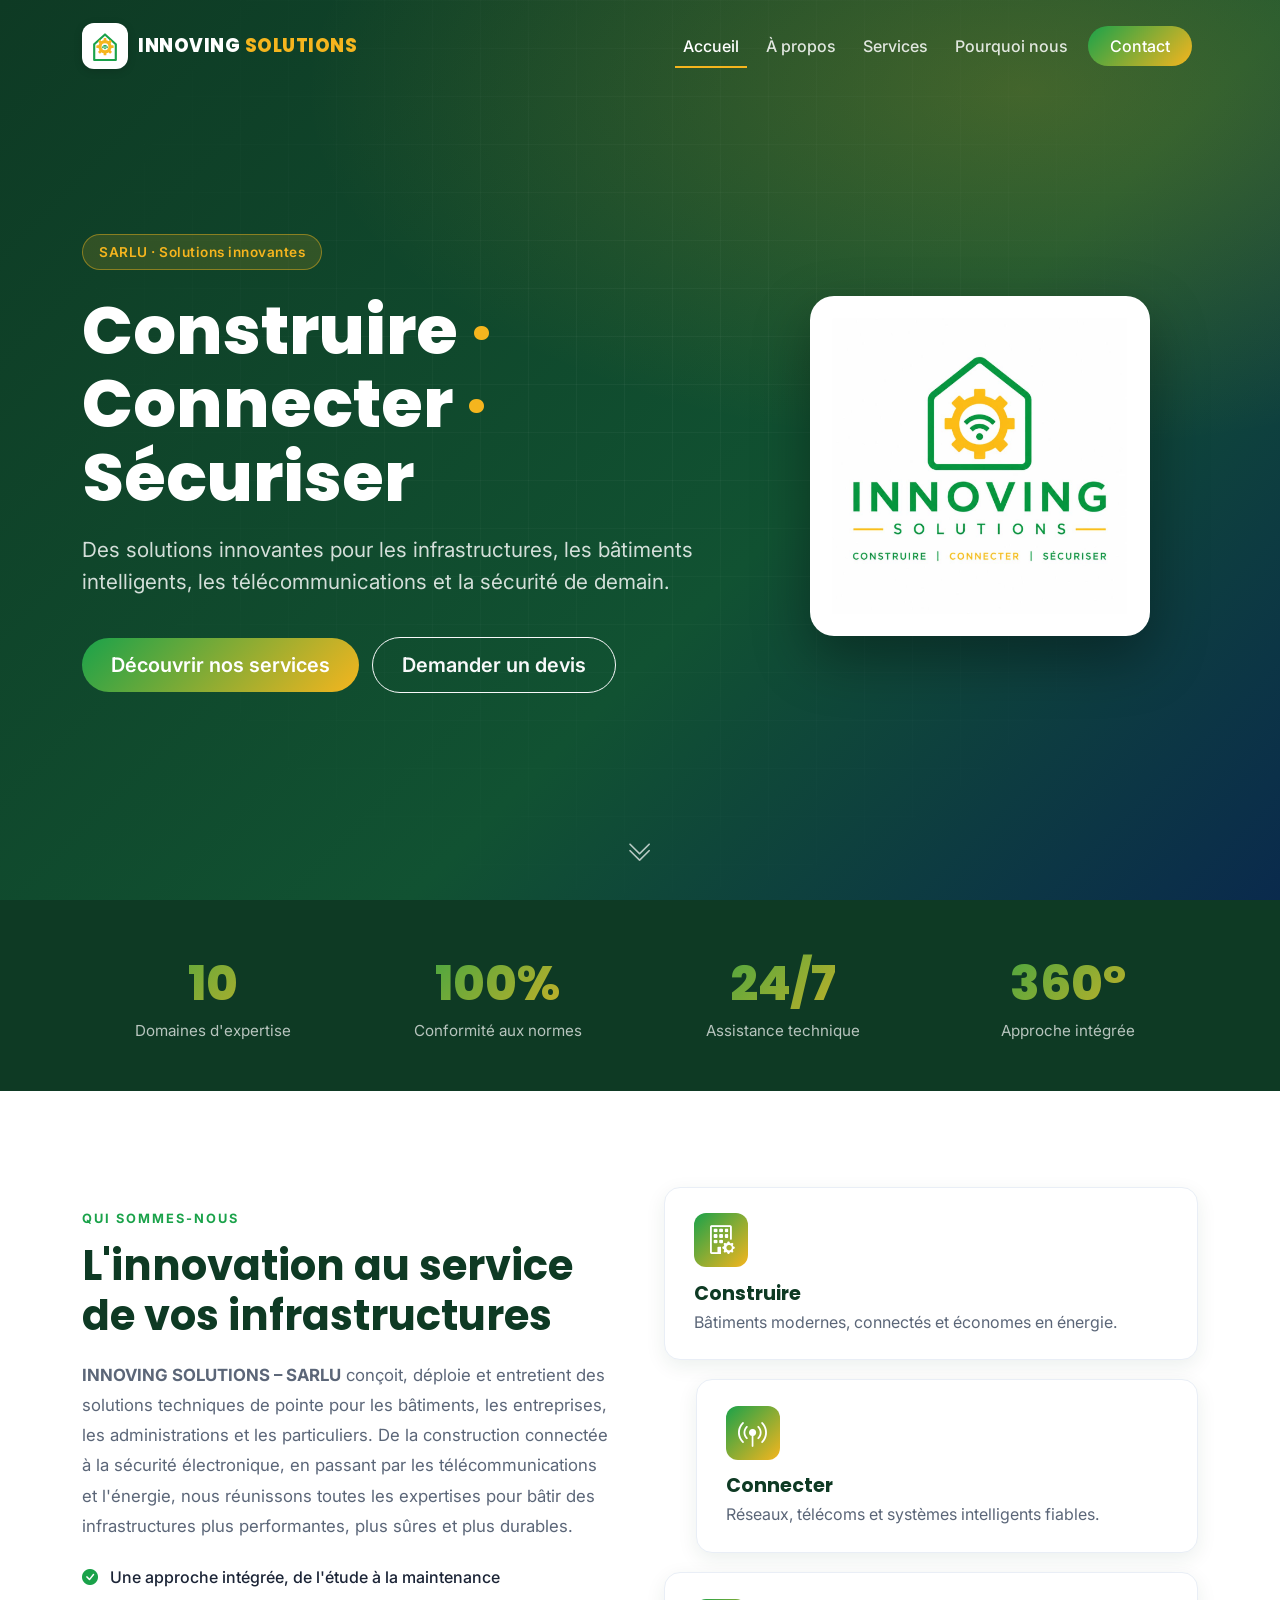
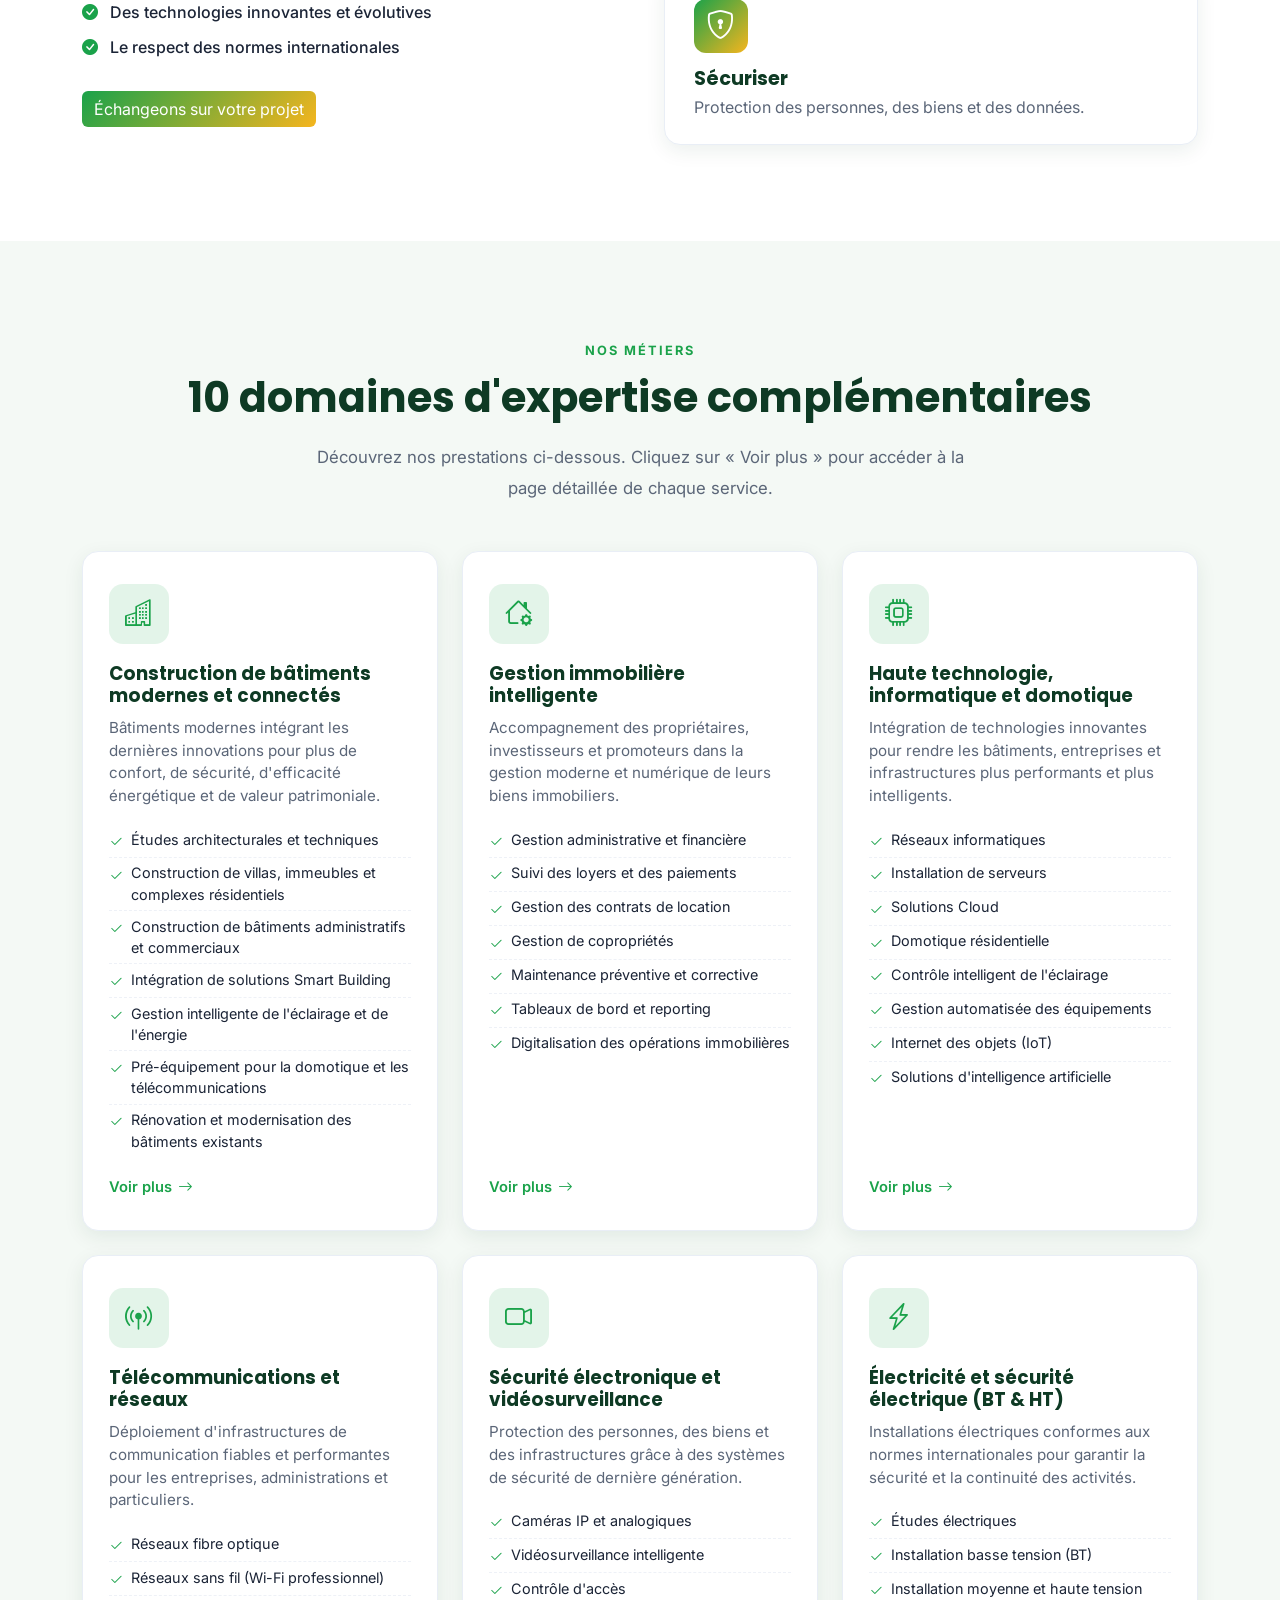
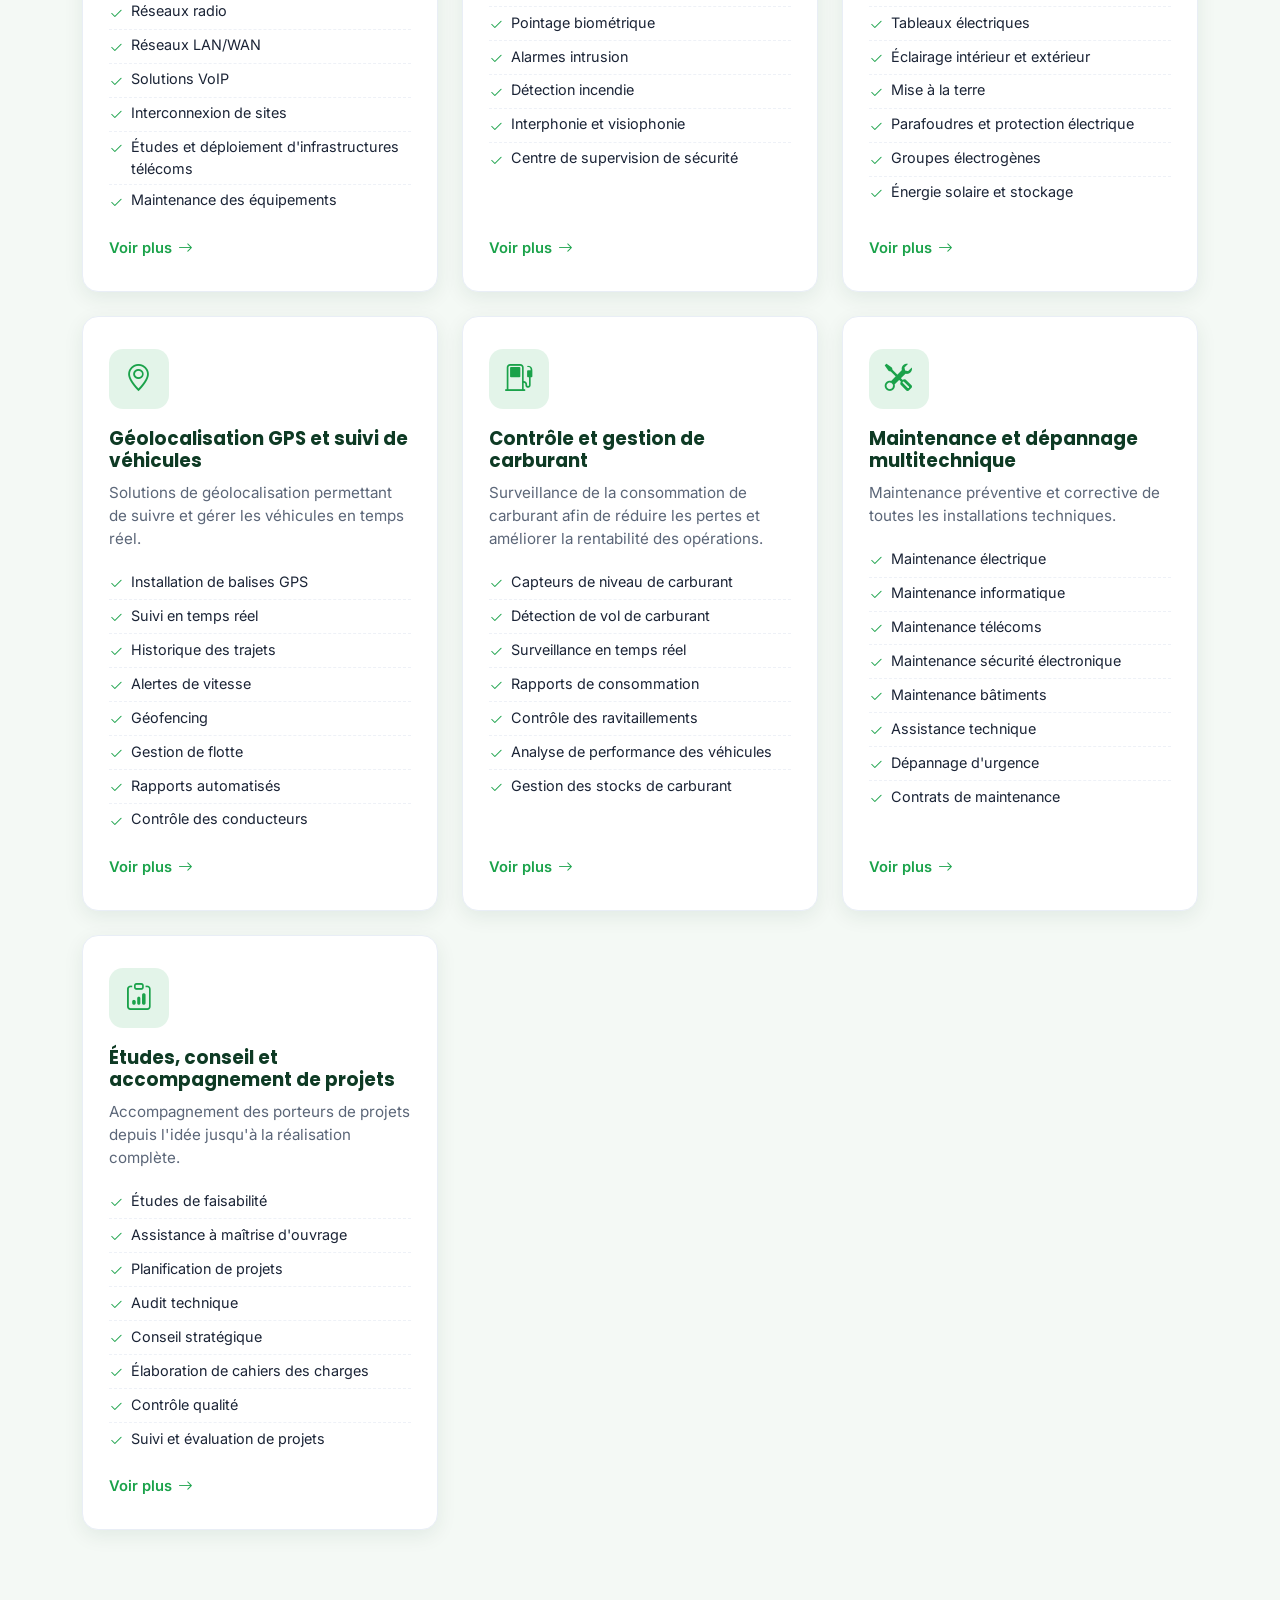
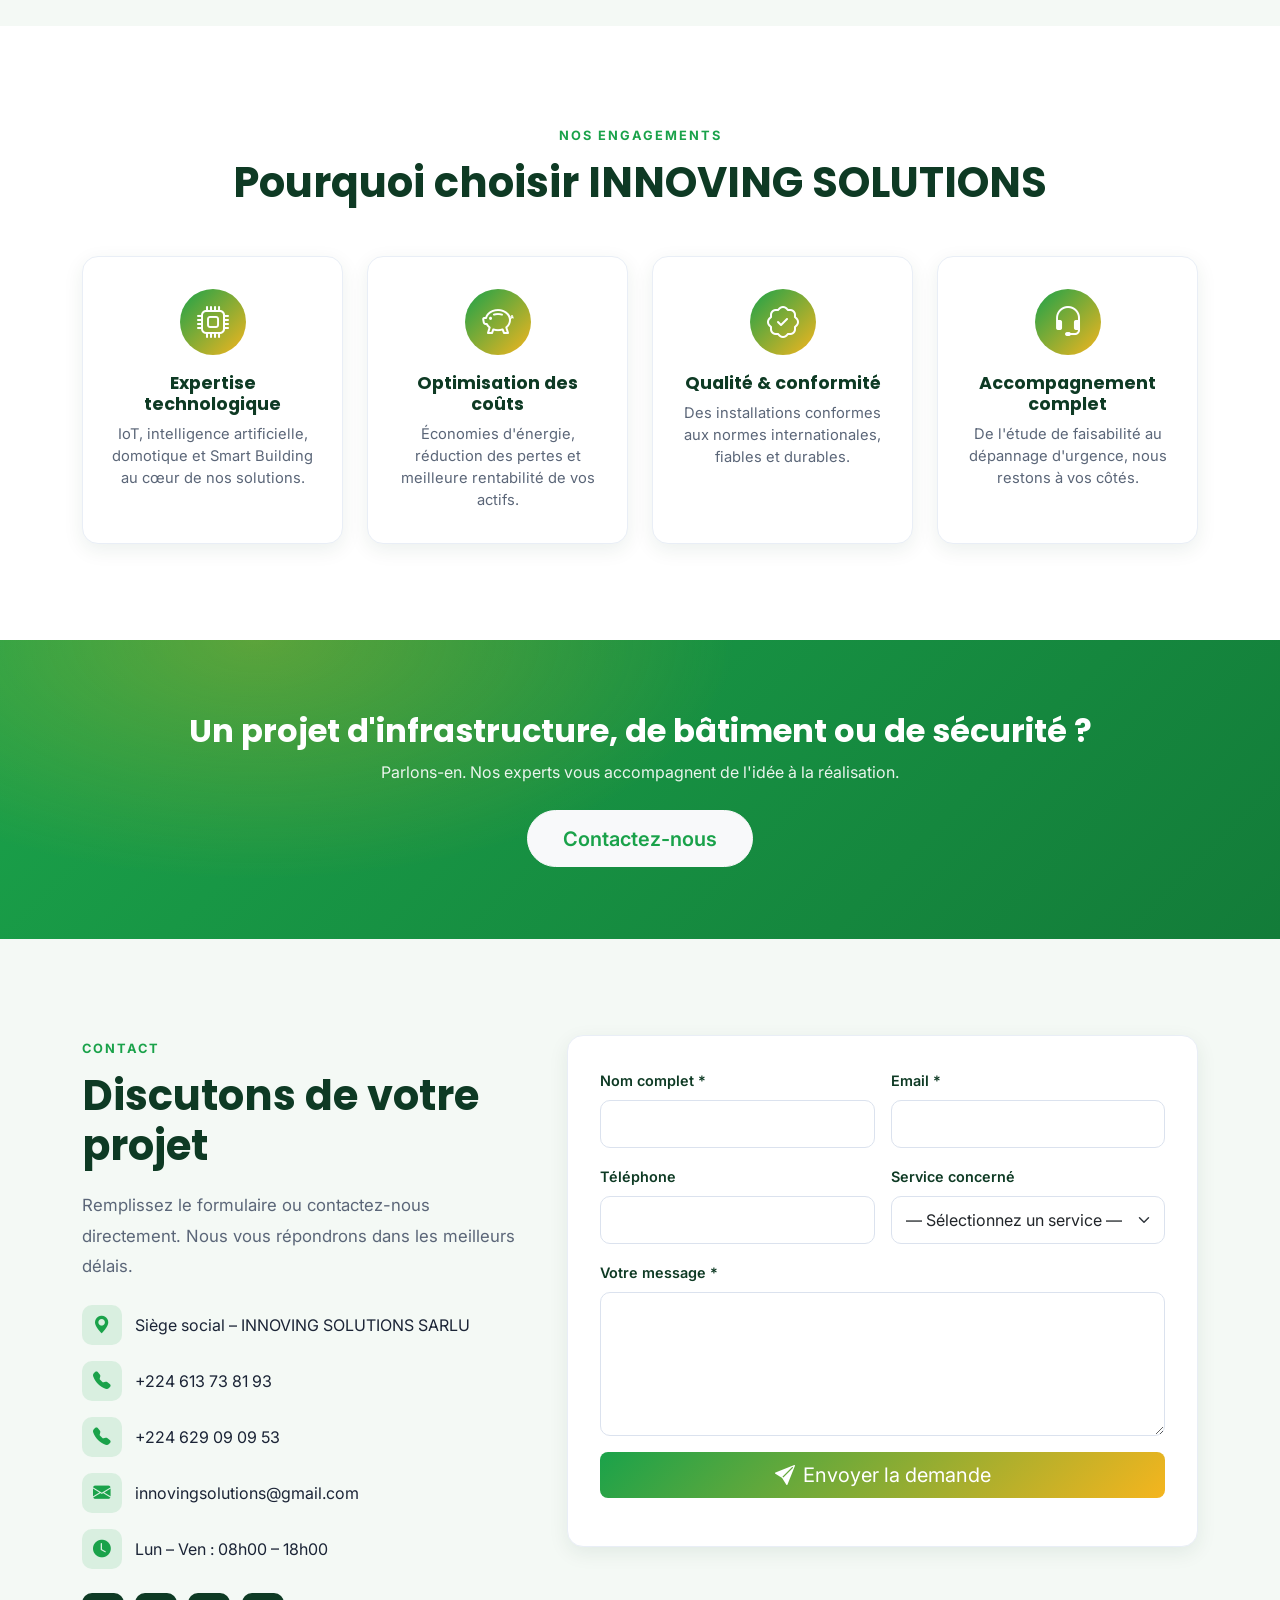
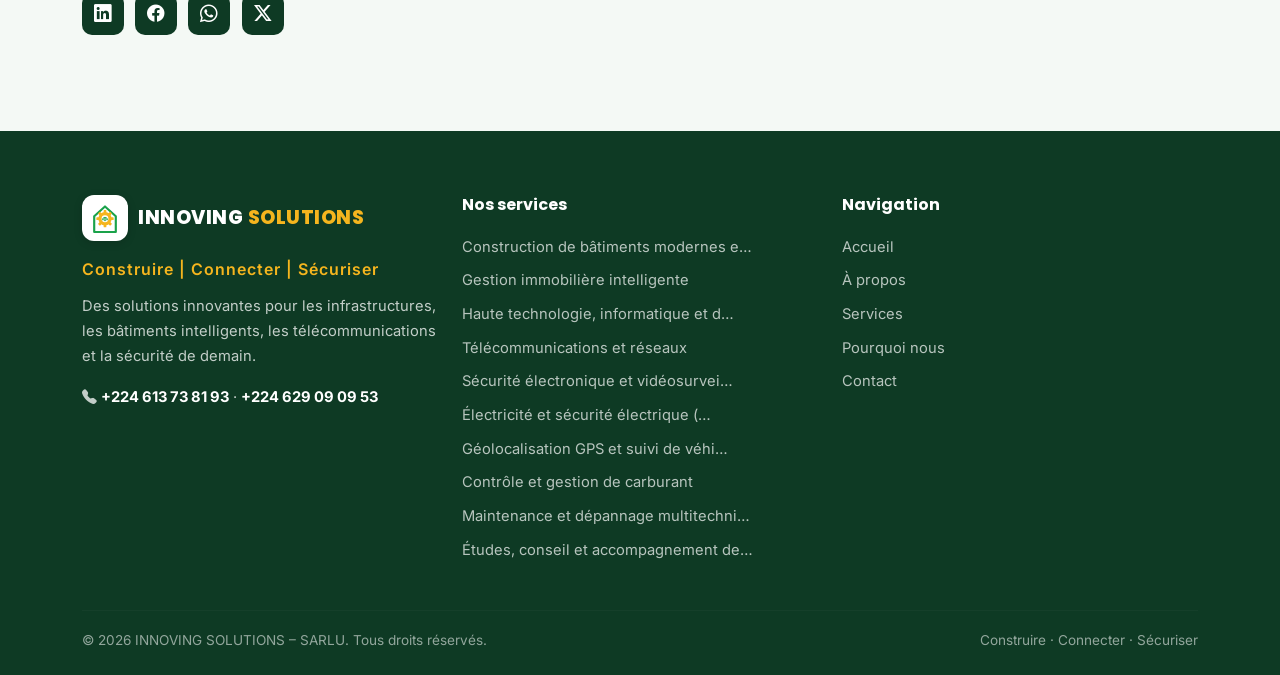
==== commit 4d7af08d: "Mise a jour de l'email de contact: innovingsolutions@gmail.com Co-Authored-By: Claude Opus 4.8 <nore" ====
--- a/index.html
+++ b/index.html
@@ -227,7 +227,7 @@
             <li><i class="bi bi-geo-alt-fill"></i> <span>Siège social – INNOVING SOLUTIONS SARLU</span></li>
             <li><i class="bi bi-telephone-fill"></i> <a href="tel:+224613738193">+224 613 73 81 93</a></li>
             <li><i class="bi bi-telephone-fill"></i> <a href="tel:+224629090953">+224 629 09 09 53</a></li>
-            <li><i class="bi bi-envelope-fill"></i> <a href="mailto:contact@innovingsolutions.com">contact@innovingsolutions.com</a></li>
+            <li><i class="bi bi-envelope-fill"></i> <a href="mailto:innovingsolutions@gmail.com">innovingsolutions@gmail.com</a></li>
             <li><i class="bi bi-clock-fill"></i> <span>Lun – Ven : 08h00 – 18h00</span></li>
           </ul>
           <div class="social">
--- a/css/style.css
+++ b/css/style.css
@@ -56,8 +56,13 @@
   flex: none;
   box-shadow: 0 2px 8px rgba(0,0,0,.15);
 }
-.brand-text { font-weight: 800; letter-spacing: .5px; color: #fff; font-size: 1.15rem; }
+.brand-text { font-weight: 800; letter-spacing: .5px; color: #fff; font-size: 1.15rem; white-space: nowrap; }
 .brand-accent { color: var(--accent); }
+/* La marque et le bouton hamburger restent sur la 1re ligne, mais le menu
+   deroule peut passer en dessous (flex-basis:100% de Bootstrap) et s'afficher
+   verticalement. On garde donc le wrap par defaut sur le conteneur. */
+#mainNav .navbar-brand { min-width: 0; flex: 0 1 auto; }
+#mainNav .navbar-toggler { flex: none; }
 #mainNav .nav-link {
   color: rgba(255,255,255,.85);
   font-weight: 500;
@@ -358,6 +363,8 @@
 .footer-links li { margin-bottom: .6rem; }
 .footer-links a { color: rgba(255,255,255,.7); font-size: .92rem; transition: color .25s, padding-left .25s; }
 .footer-links a:hover { color: var(--accent); padding-left: 5px; }
+.footer-text a[href^="tel:"] { color: #fff; font-weight: 700; }
+.footer-text a[href^="tel:"]:hover { color: var(--accent); }
 .footer-divider { border-color: rgba(255,255,255,.1); margin: 2.5rem 0 1.2rem; }
 .footer-bottom {
   display: flex; justify-content: space-between; flex-wrap: wrap; gap: .5rem;
@@ -453,7 +460,13 @@
 /* ===== RESPONSIVE ===== */
 @media (max-width: 991px) {
   #mainNav { background: var(--navy); }
-  #mainNav .navbar-collapse { background: var(--navy); padding: 1rem; border-radius: 12px; margin-top: .6rem; }
+  #mainNav .navbar-collapse { background: var(--navy); padding: .5rem 1rem; border-radius: 12px; margin-top: .6rem; }
+  /* Menu mobile plus confortable : liens pleine largeur, espaces de frappe
+     plus grands et separateurs discrets entre les entrees. */
+  #mainNav .navbar-nav .nav-link { margin: 0; padding: .7rem .25rem; }
+  #mainNav .navbar-nav .nav-item + .nav-item .nav-link { border-top: 1px solid rgba(255,255,255,.08); }
+  #mainNav .nav-link::after { display: none; }
+  .btn-contact { display: inline-block; margin: .6rem 0 .2rem; text-align: center; }
   .pillar:nth-child(2) { margin-left: 0; }
   .footer-bottom { justify-content: center; text-align: center; }
 
@@ -464,4 +477,11 @@
 @media (max-width: 575px) {
   .section { padding: 4rem 0; }
   .adv-grid { grid-template-columns: 1fr; }
-}
+  /* En portrait, on reduit la marque pour qu'elle reste entierement visible. */
+  .brand-text { font-size: 1rem; letter-spacing: .3px; }
+  .brand-logo { width: 40px; height: 40px; margin-right: 8px; }
+}
+@media (max-width: 360px) {
+  .brand-text { font-size: .9rem; }
+  .brand-logo { width: 36px; height: 36px; }
+}
